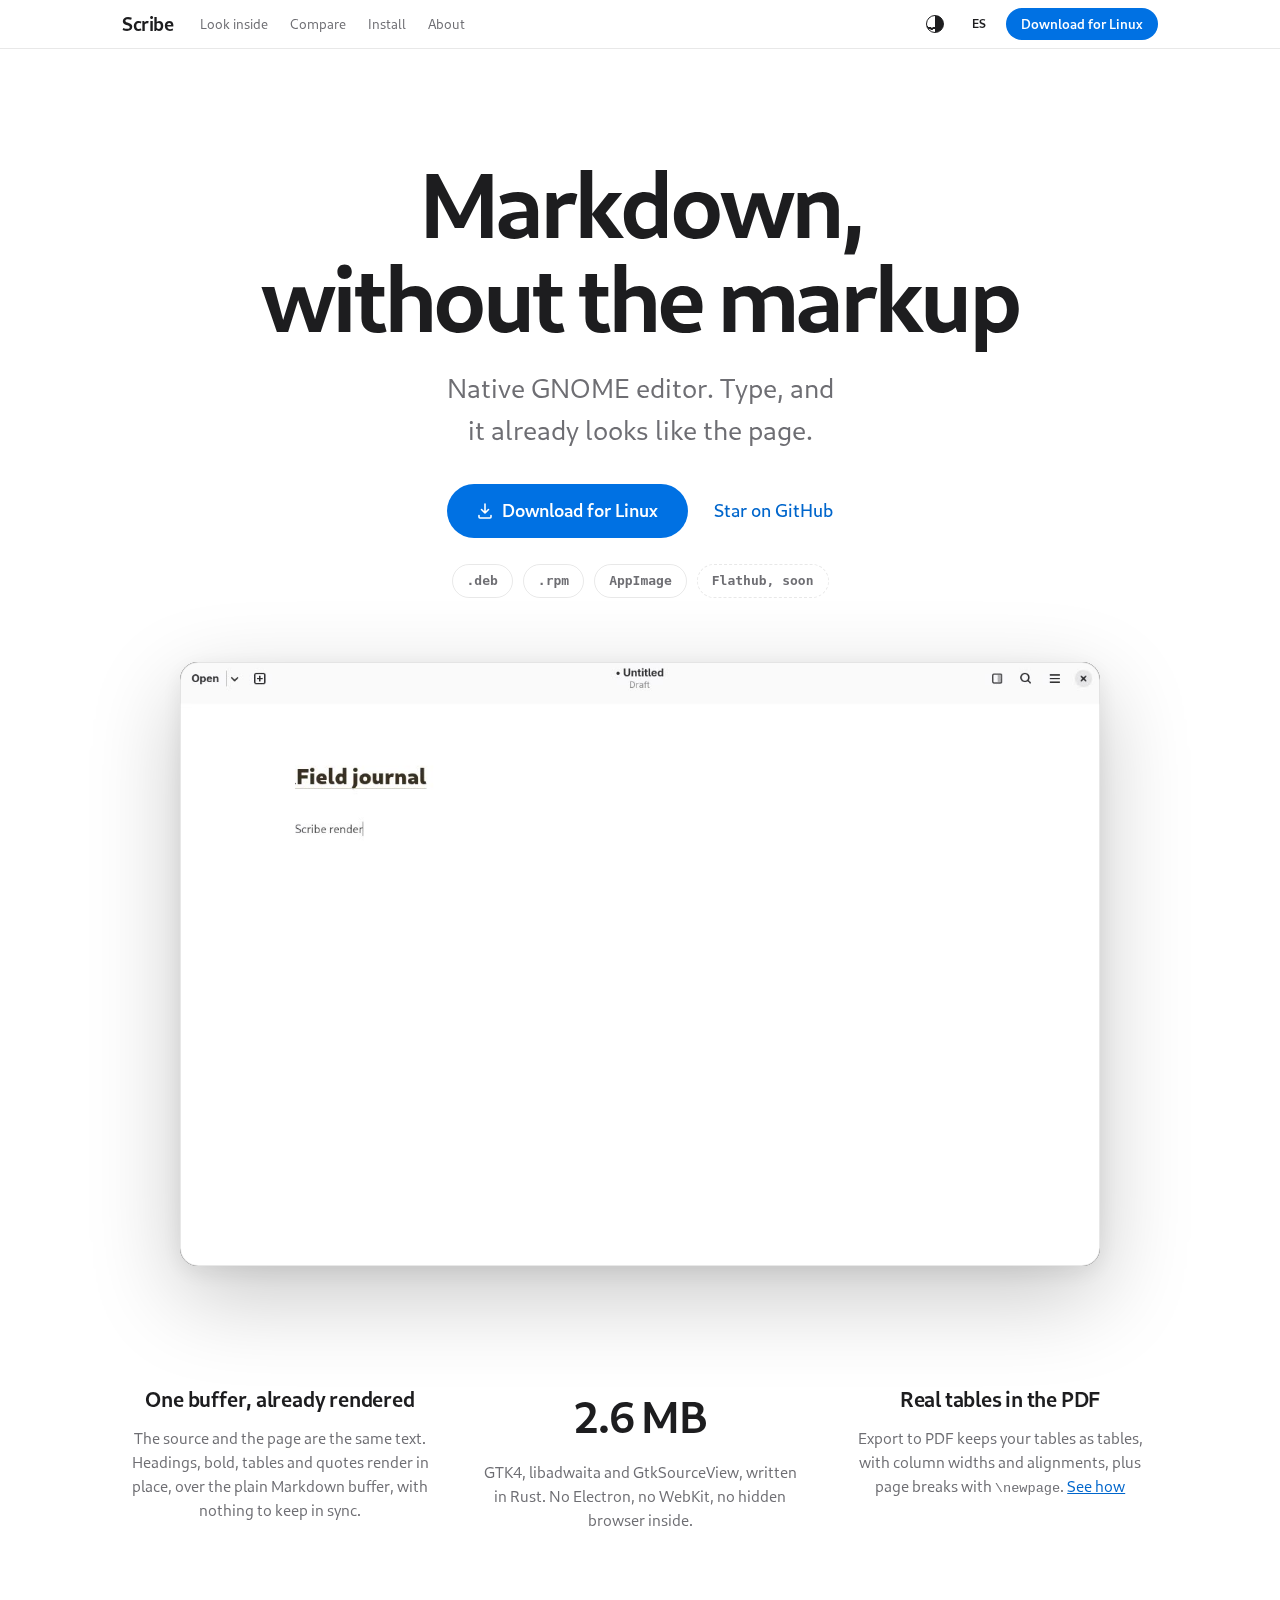
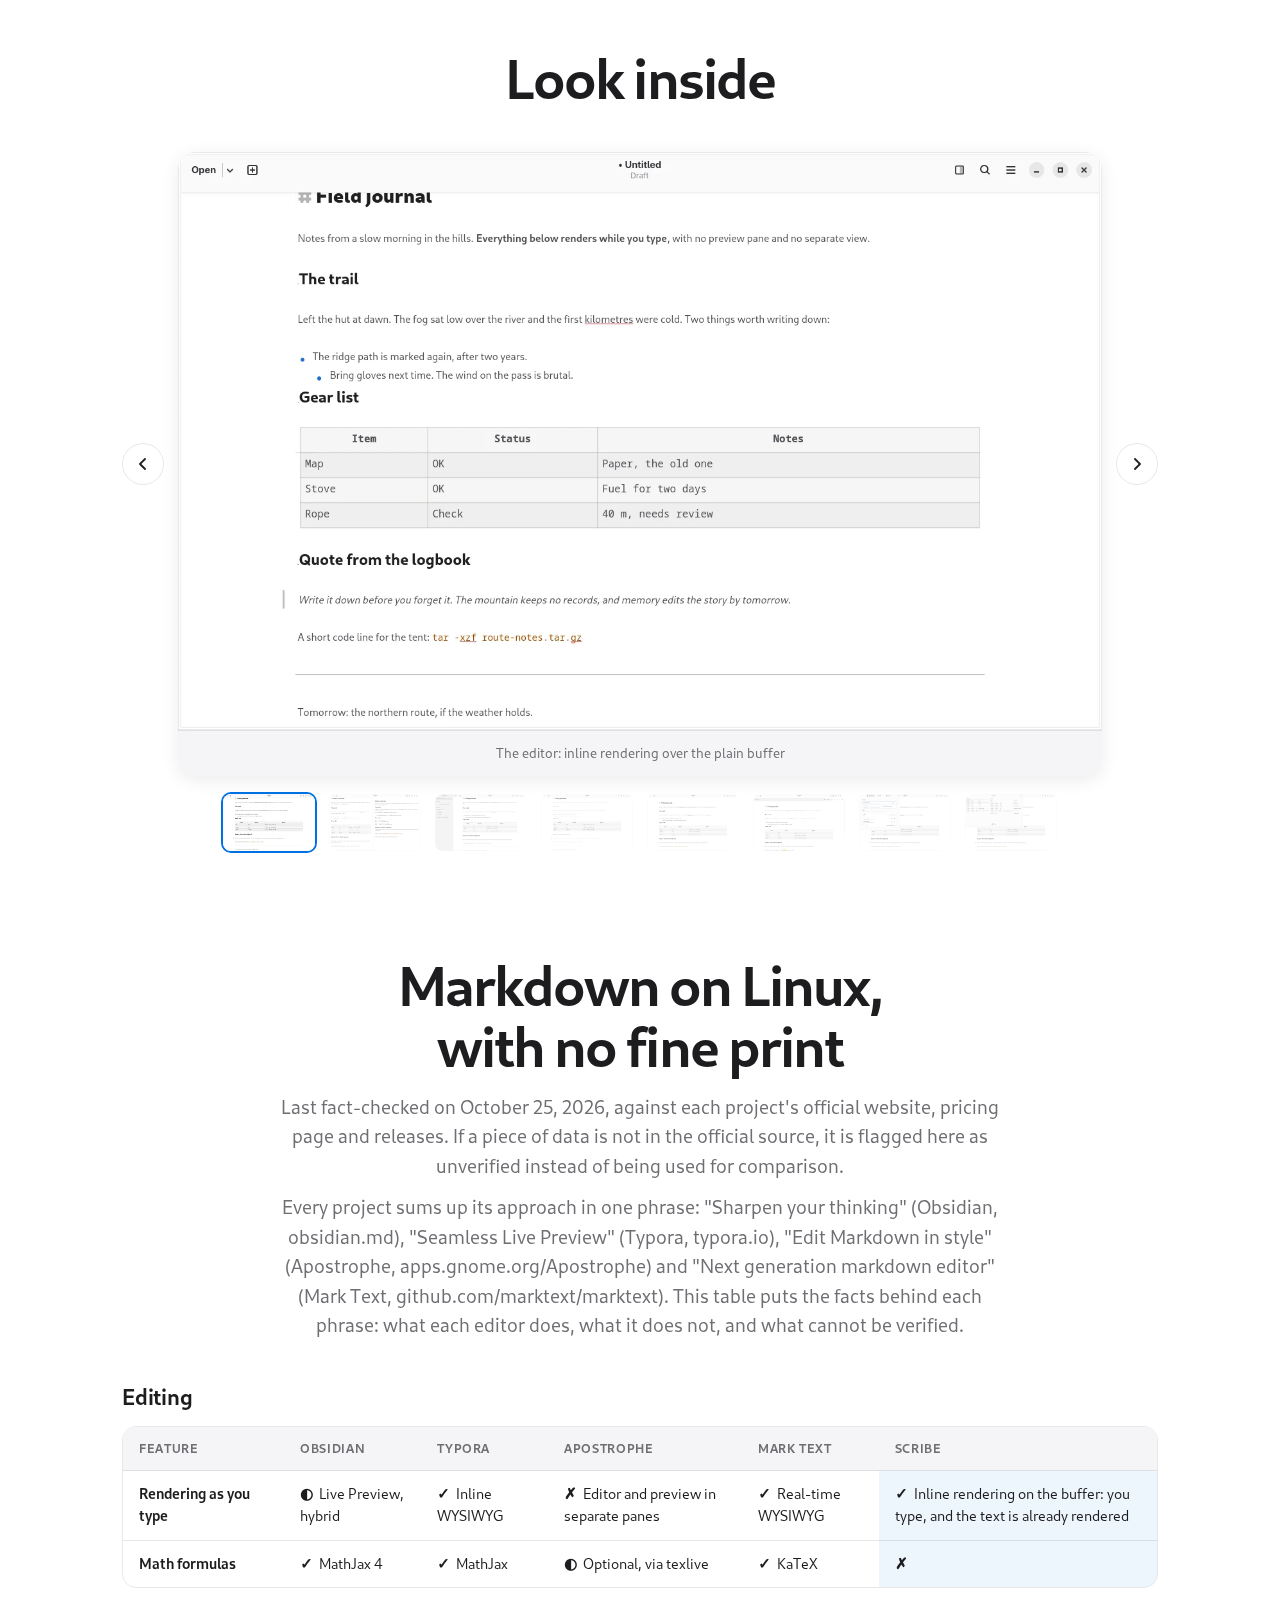
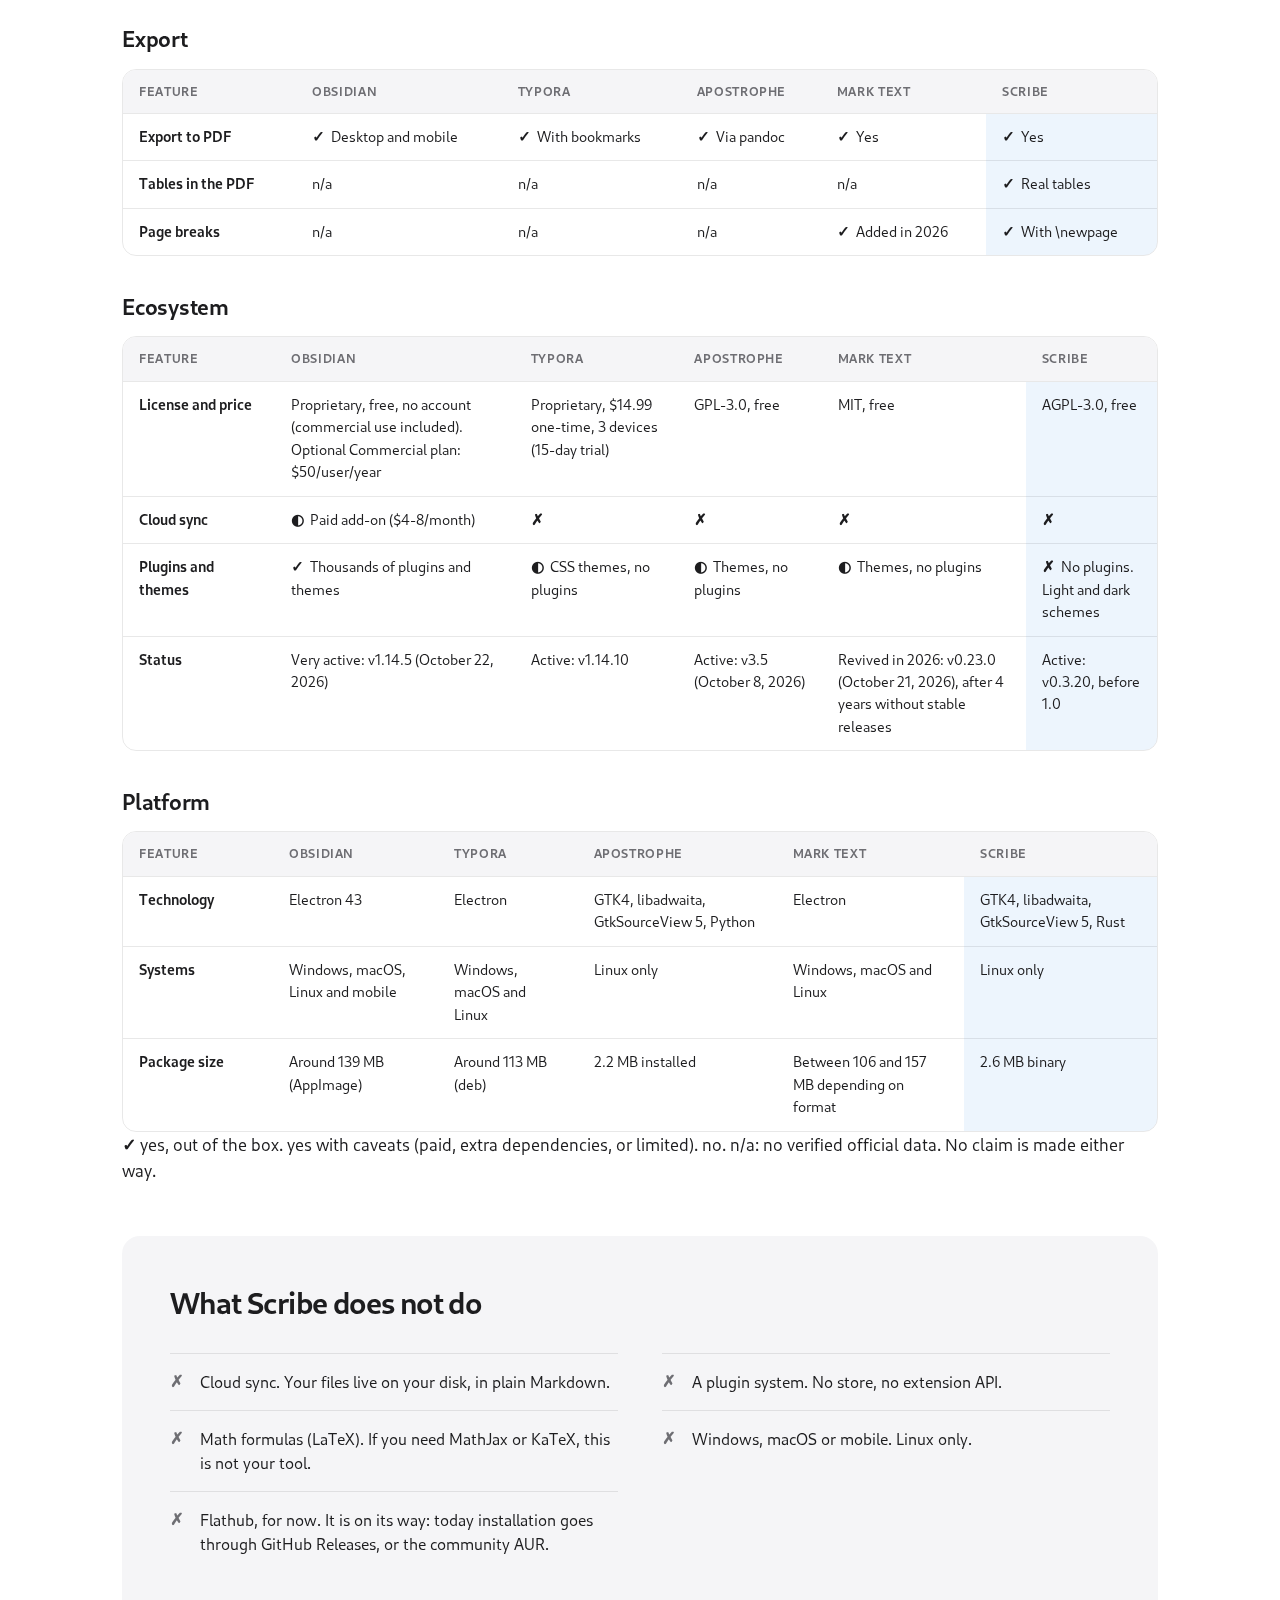
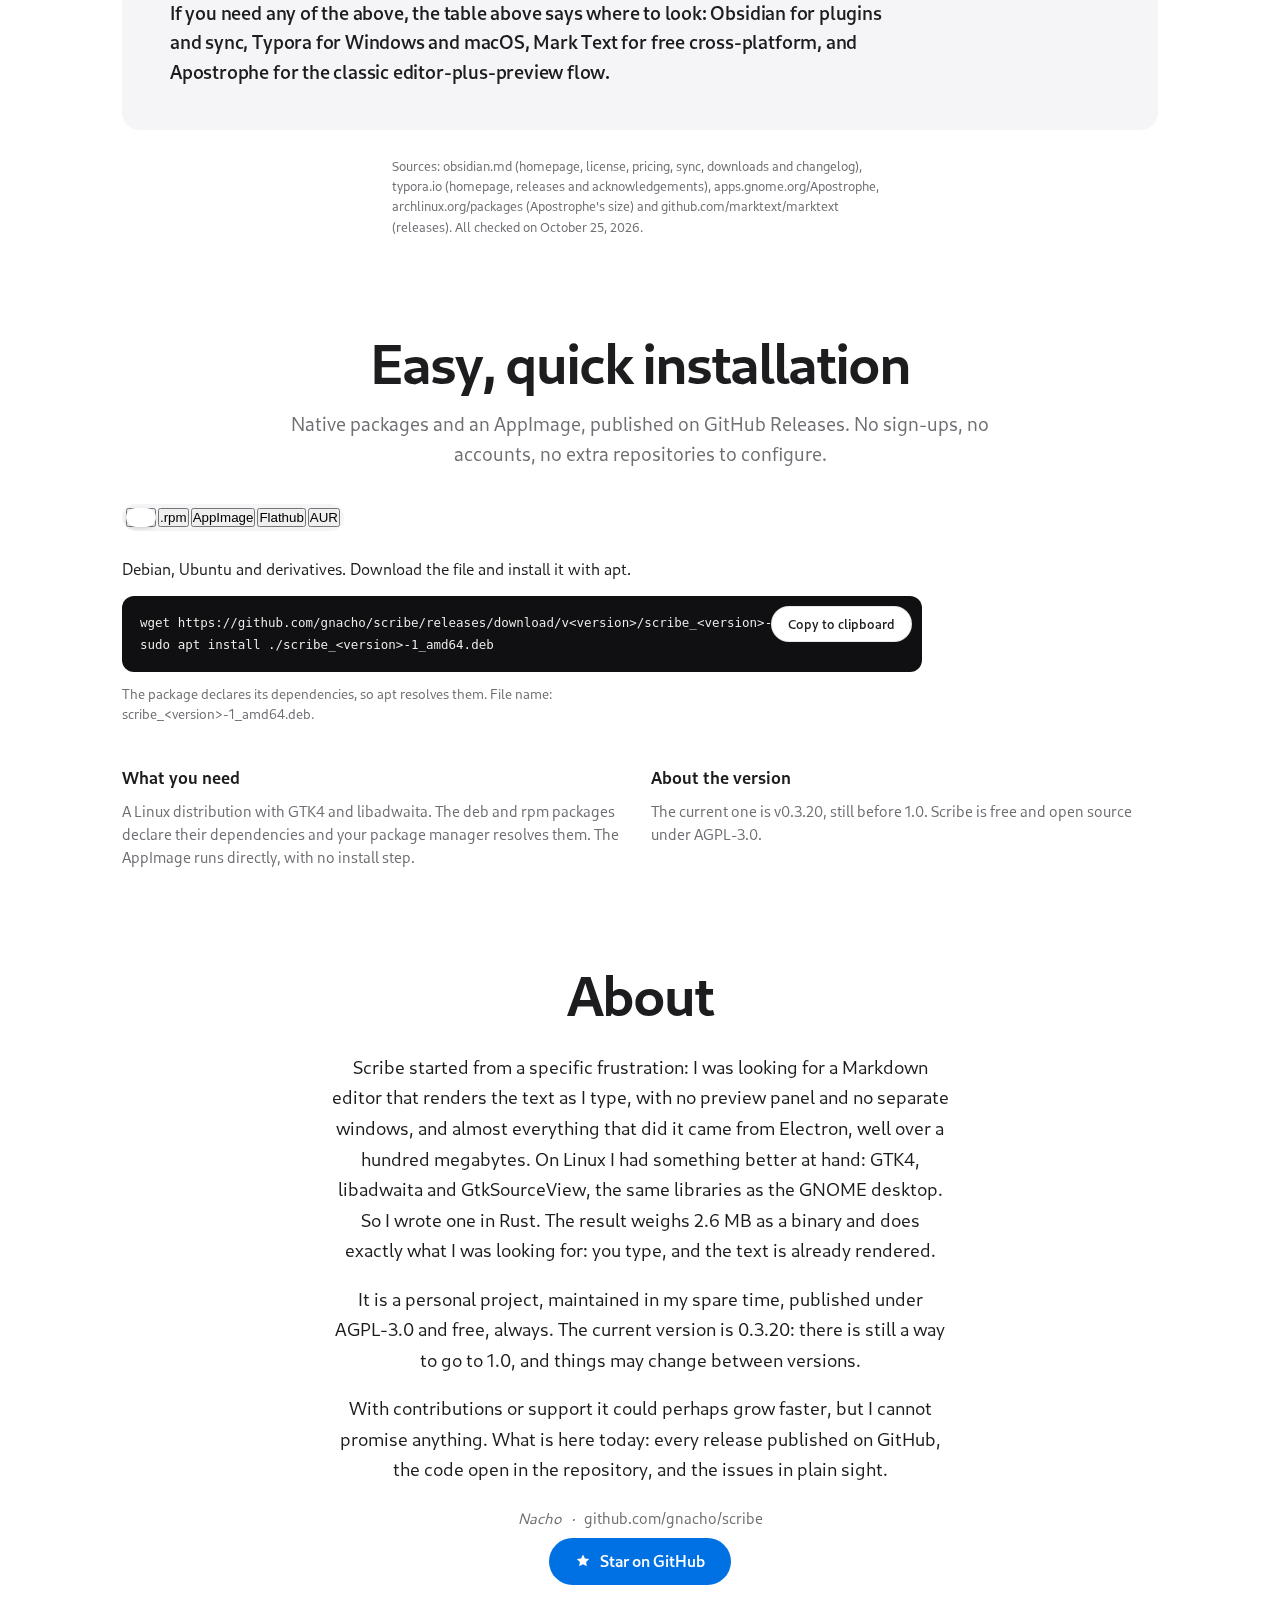
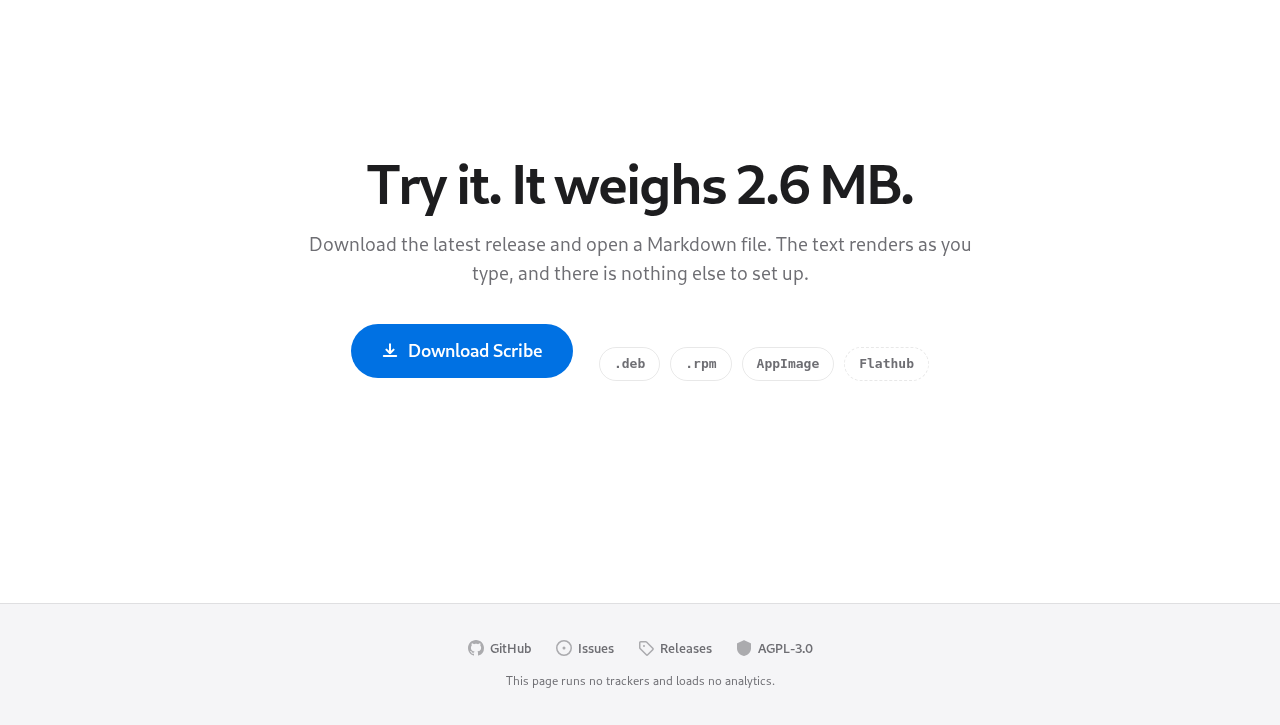
==== landing/index.html @ c46abebe "feat(site): add the marketing landing page for scribe.cloudless.club" ====
<!DOCTYPE html>
<html lang="en" data-theme="light">
<head>
  <meta charset="UTF-8">
  <meta name="viewport" content="width=device-width, initial-scale=1.0">
  <title>Scribe: a native Markdown editor for GNOME and Linux</title>
  <meta name="description" content="Scribe renders Markdown as you type, in one plain-text buffer. Native GTK4 and libadwaita, written in Rust, a 2.6 MB binary, no Electron. Free and open source under AGPL-3.0.">
  <link rel="canonical" href="https://scribe.cloudless.club/">
  <link rel="alternate" hreflang="es" href="https://scribe.cloudless.club/?lang=es">
  <link rel="alternate" hreflang="en" href="https://scribe.cloudless.club/?lang=en">
  <link rel="alternate" hreflang="x-default" href="https://scribe.cloudless.club/">
  <link rel="icon" type="image/png" href="assets/favicon.png?v=1">
  <meta property="og:type" content="website">
  <meta property="og:site_name" content="Scribe">
  <meta property="og:title" content="Scribe: a native Markdown editor for GNOME and Linux">
  <meta property="og:description" content="Scribe renders Markdown as you type, in one plain-text buffer. Native GTK4 and libadwaita, written in Rust, a 2.6 MB binary, no Electron.">
  <meta property="og:url" content="https://scribe.cloudless.club/">
  <meta property="og:image" content="https://scribe.cloudless.club/assets/og.png?v=2">
  <meta property="og:image:width" content="1200">
  <meta property="og:image:height" content="630">
  <meta property="og:image:alt" content="Scribe landing page preview">
  <meta property="og:locale" content="en_US">
  <meta property="og:locale:alternate" content="es_ES">
  <meta name="twitter:card" content="summary_large_image">
  <meta name="twitter:title" content="Scribe: a native Markdown editor for GNOME and Linux">
  <meta name="twitter:description" content="Scribe renders Markdown as you type, in one plain-text buffer. Native GTK4 and libadwaita, written in Rust, a 2.6 MB binary, no Electron.">
  <meta name="twitter:image" content="https://scribe.cloudless.club/assets/og.png?v=2">
  <meta name="theme-color" content="#ffffff">
  <meta name="theme-color" content="#0a0a0c" media="(prefers-color-scheme: dark)">
  <script>
    (function () {
      var p = new URLSearchParams(window.location.search).get("theme");
      var t = p === "dark" || p === "light" ? p
        : (localStorage.getItem("scribe-theme") || (window.matchMedia("(prefers-color-scheme: dark)").matches ? "dark" : "light"));
      document.documentElement.setAttribute("data-theme", t);
    })();
  </script>
  <link rel="preload" href="assets/fonts/Cantarell-VF.woff2" as="font" type="font/woff2" crossorigin>
  <link rel="stylesheet" href="styles.css?v=7">
  <script type="application/ld+json">
  {
    "@context": "https://schema.org",
    "@graph": [
      {
        "@type": "WebSite",
        "name": "Scribe",
        "url": "https://scribe.cloudless.club/",
        "inLanguage": ["en", "es"]
      },
      {
        "@type": "SoftwareApplication",
        "name": "Scribe",
        "applicationCategory": "TextEditor",
        "operatingSystem": "Linux",
        "softwareVersion": "0.3.20",
        "license": "https://www.gnu.org/licenses/agpl-3.0.html",
        "url": "https://scribe.cloudless.club/",
        "downloadUrl": "https://github.com/gnacho/scribe/releases",
        "offers": { "@type": "Offer", "price": "0", "priceCurrency": "EUR" }
      }
    ]
  }
  </script>
</head>
<body>
  <nav class="nav" aria-label="Main">
    <div class="nav-inner">
      <a class="nav-logo" href="#top">Scribe</a>
      <div class="nav-links">
        <a href="#look" data-i18n="nav.look"></a>
        <a href="#compare" data-i18n="nav.compare"></a>
        <a href="#install" data-i18n="nav.install"></a>
        <a href="#about" data-i18n="nav.about"></a>
      </div>
      <div class="nav-actions">
        <button type="button" class="nav-icon" id="theme-switch" role="switch" aria-checked="false" data-i18n-aria="aria.theme"></button>
        <button type="button" class="nav-icon nav-lang" id="lang-btn" data-i18n-aria="aria.lang">ES</button>
        <a class="nav-cta" href="https://github.com/gnacho/scribe/releases/latest" data-i18n="hero.cta"></a>
      </div>
    </div>
  </nav>

  <main id="top">
    <header class="hero">
      <h1 class="hero-title" data-i18n="hero.h1"></h1>
      <p class="hero-sub" data-i18n="hero.sub"></p>
      <div class="hero-ctas">
        <a class="btn-primary" href="https://github.com/gnacho/scribe/releases/latest">
          <svg width="16" height="16" viewBox="0 0 16 16" fill="none" aria-hidden="true"><path d="M8 1v9m0 0L4.5 6.5M8 10l3.5-3.5M2 12.5V14a1 1 0 0 0 1 1h10a1 1 0 0 0 1-1v-1.5" stroke="currentColor" stroke-width="1.6" stroke-linecap="round" stroke-linejoin="round"/></svg>
          <span data-i18n="hero.cta"></span>
        </a>
        <a class="btn-link" href="https://github.com/gnacho/scribe" data-i18n="about.star"></a>
      </div>
      <p class="hero-chips">
        <span class="chip">.deb</span>
        <span class="chip">.rpm</span>
        <span class="chip">AppImage</span>
        <span class="chip ghost" data-i18n="hero.flathub"></span>
      </p>
      <figure class="hero-video">
        <video id="demo-video" autoplay muted loop playsinline preload="metadata" poster="assets/demo-poster.jpg?v=2" aria-label="Scribe demo: Markdown typing itself, already rendered">
          <source src="assets/scribe-demo-v4.mp4?v=3" type="video/mp4">
        </video>
      </figure>
    </header>

    <section class="specs reveal" aria-label="Highlights">
      <div class="spec">
        <h3 data-i18n="cards.inline.title"></h3>
        <p data-i18n="cards.inline.text"></p>
      </div>
      <div class="spec">
        <p class="spec-big">2.6 MB</p>
        <p data-i18n="cards.tiny.text"></p>
      </div>
      <div class="spec">
        <h3 data-i18n="cards.pdf.title"></h3>
        <p><span data-i18n="cards.pdf.text"></span><code>\newpage</code><span data-i18n="cards.pdf.text2"></span><a href="https://github.com/gnacho/scribe/issues/138"><span data-i18n="cards.pdf.link"></span></a></p>
      </div>
    </section>

    <section id="look" class="reveal">
      <h2 class="statement" data-i18n="shots.title"></h2>
      <div class="shots">
        <div class="slider">
          <button type="button" class="slider-arrow" id="shot-prev" data-i18n-aria="aria.prev">
            <svg width="16" height="16" viewBox="0 0 16 16" fill="none" aria-hidden="true"><path d="M10 3 5 8l5 5" stroke="currentColor" stroke-width="1.8" stroke-linecap="round" stroke-linejoin="round"/></svg>
          </button>
          <figure class="slider-view">
            <img id="shot-img" src="assets/shots/shot-editor-en-light.webp?v=3" alt="">
            <figcaption id="shot-caption"></figcaption>
          </figure>
          <button type="button" class="slider-arrow" id="shot-next" data-i18n-aria="aria.next">
            <svg width="16" height="16" viewBox="0 0 16 16" fill="none" aria-hidden="true"><path d="m6 3 5 5-5 5" stroke="currentColor" stroke-width="1.8" stroke-linecap="round" stroke-linejoin="round"/></svg>
          </button>
        </div>
        <div class="slider-thumbs" id="shot-thumbs" aria-label="Screenshots"></div>
      </div>
    </section>

    <section id="compare" class="reveal">
      <h2 class="statement" data-i18n="compare.title"></h2>
      <p class="lead" data-i18n="compare.lead"></p>
      <p class="lead" data-i18n="compare.intro"></p>
      <div id="compare-tables"></div>
      <div class="honest-block">
        <h3 class="honest-title" data-i18n="compare.not.title"></h3>
        <ul class="honest-list">
          <li data-i18n="compare.not.items.0"></li>
          <li data-i18n="compare.not.items.1"></li>
          <li data-i18n="compare.not.items.2"></li>
          <li data-i18n="compare.not.items.3"></li>
          <li data-i18n="compare.not.items.4"></li>
        </ul>
        <p class="honest-close" data-i18n="compare.not.close"></p>
      </div>
      <p class="sources" data-i18n="compare.sources"></p>
    </section>

    <section id="install" class="reveal">
      <h2 class="statement" data-i18n="install.title"></h2>
      <p class="lead" data-i18n="install.lead"></p>
      <div class="tabs" role="tablist" data-i18n-aria="install.tabsLabel">
        <button type="button" role="tab" id="tab-deb" data-tab="deb" aria-controls="panel-deb" aria-selected="true">.deb</button>
        <button type="button" role="tab" id="tab-rpm" data-tab="rpm" aria-controls="panel-rpm" aria-selected="false" tabindex="-1">.rpm</button>
        <button type="button" role="tab" id="tab-appimage" data-tab="appimage" aria-controls="panel-appimage" aria-selected="false" tabindex="-1">AppImage</button>
        <button type="button" role="tab" id="tab-flathub" data-tab="flathub" aria-controls="panel-flathub" aria-selected="false" tabindex="-1">Flathub</button>
        <button type="button" role="tab" id="tab-aur" data-tab="aur" aria-controls="panel-aur" aria-selected="false" tabindex="-1">AUR</button>
        <span class="tabs-indicator" aria-hidden="true"></span>
      </div>
      <div class="tab-panels">
        <div class="tab-panel" role="tabpanel" id="panel-deb" aria-labelledby="tab-deb" data-panel="deb">
          <p class="tab-hint" data-i18n="install.panels.deb.hint"></p>
          <div class="code-wrap">
            <pre class="codebox" id="code-deb">wget https://github.com/gnacho/scribe/releases/download/v&lt;version&gt;/scribe_&lt;version&gt;-1_amd64.deb
sudo apt install ./scribe_&lt;version&gt;-1_amd64.deb</pre>
            <button type="button" class="copy-btn" data-copy="code-deb" data-i18n="install.copy"></button>
          </div>
          <p class="tab-note" data-i18n="install.panels.deb.note"></p>
        </div>
        <div class="tab-panel" role="tabpanel" id="panel-rpm" aria-labelledby="tab-rpm" data-panel="rpm" hidden>
          <p class="tab-hint" data-i18n="install.panels.rpm.hint"></p>
          <div class="code-wrap">
            <pre class="codebox" id="code-rpm">wget https://github.com/gnacho/scribe/releases/download/v&lt;version&gt;/scribe-&lt;version&gt;-1.x86_64.rpm
sudo dnf install ./scribe-&lt;version&gt;-1.x86_64.rpm</pre>
            <button type="button" class="copy-btn" data-copy="code-rpm" data-i18n="install.copy"></button>
          </div>
          <p class="tab-note" data-i18n="install.panels.rpm.note"></p>
        </div>
        <div class="tab-panel" role="tabpanel" id="panel-appimage" aria-labelledby="tab-appimage" data-panel="appimage" hidden>
          <p class="tab-hint" data-i18n="install.panels.appimage.hint"></p>
          <div class="code-wrap">
            <pre class="codebox" id="code-appimage">wget https://github.com/gnacho/scribe/releases/download/v&lt;version&gt;/Scribe-&lt;version&gt;-x86_64.AppImage
chmod +x Scribe-&lt;version&gt;-x86_64.AppImage
./Scribe-&lt;version&gt;-x86_64.AppImage</pre>
            <button type="button" class="copy-btn" data-copy="code-appimage" data-i18n="install.copy"></button>
          </div>
          <p class="tab-note" data-i18n="install.panels.appimage.note"></p>
        </div>
        <div class="tab-panel" role="tabpanel" id="panel-flathub" aria-labelledby="tab-flathub" data-panel="flathub" hidden>
          <p class="tab-hint" data-i18n="install.panels.flathub.hint"></p>
          <p class="tab-note"><span class="soon-badge" data-i18n="install.soon"></span> <span data-i18n="install.panels.flathub.note"></span></p>
        </div>
        <div class="tab-panel" role="tabpanel" id="panel-aur" aria-labelledby="tab-aur" data-panel="aur" hidden>
          <p class="tab-hint" data-i18n="install.panels.aur.hint"></p>
          <div class="code-wrap">
            <pre class="codebox" id="code-aur">yay -S scribe-bin</pre>
            <button type="button" class="copy-btn" data-copy="code-aur" data-i18n="install.copy"></button>
          </div>
          <p class="tab-note" data-i18n="install.panels.aur.note"></p>
        </div>
      </div>
      <div class="reqs">
        <div>
          <h3 data-i18n="install.reqs1.title"></h3>
          <p data-i18n="install.reqs1.text"></p>
        </div>
        <div>
          <h3 data-i18n="install.reqs2.title"></h3>
          <p data-i18n="install.reqs2.text"></p>
        </div>
      </div>
    </section>

    <section id="about" class="reveal">
      <h2 class="statement" data-i18n="about.title"></h2>
      <div class="about-text">
        <p data-i18n="about.story"></p>
        <p data-i18n="about.project"></p>
        <p data-i18n="about.expect"></p>
      </div>
      <p class="signature">Nacho <span aria-hidden="true">·</span> <a href="https://github.com/gnacho/scribe">github.com/gnacho/scribe</a></p>
      <a class="btn-secondary" href="https://github.com/gnacho/scribe">
        <svg width="16" height="16" viewBox="0 0 16 16" fill="currentColor" aria-hidden="true"><path d="M8 1.5 9.9 5.4l4.3.6-3.1 3 .7 4.3L8 11.3l-3.8 2 .7-4.3-3.1-3 4.3-.6L8 1.5z"/></svg>
        <span data-i18n="about.star"></span>
      </a>
    </section>

    <section class="cta-final reveal" aria-labelledby="cta-title">
      <h2 class="cta-title" id="cta-title" data-i18n="cta.title"></h2>
      <p class="cta-sub" data-i18n="cta.sub"></p>
      <div class="hero-ctas">
        <a class="btn-primary" href="https://github.com/gnacho/scribe/releases/latest">
          <svg width="18" height="18" viewBox="0 0 16 16" fill="none" aria-hidden="true"><path d="M8 2v8m0 0 3.2-3.2M8 10 4.8 6.8M2.5 12.5h11" stroke="currentColor" stroke-width="1.8" stroke-linecap="round" stroke-linejoin="round"/></svg>
          <span data-i18n="cta.action"></span>
        </a>
        <div class="hero-chips">
          <span class="chip">.deb</span>
          <span class="chip">.rpm</span>
          <span class="chip">AppImage</span>
          <span class="chip ghost">Flathub</span>
        </div>
      </div>
    </section>
  </main>

  <footer class="footer">
    <nav class="footer-links" aria-label="Scribe">
      <a href="https://github.com/gnacho/scribe"><svg width="16" height="16" viewBox="0 0 16 16" fill="currentColor" aria-hidden="true"><path d="M8 0C3.58 0 0 3.58 0 8c0 3.54 2.29 6.53 5.47 7.59.4.07.55-.17.55-.38 0-.19-.01-.82-.01-1.49-2.01.37-2.53-.49-2.69-.94-.09-.23-.48-.94-.82-1.13-.28-.15-.68-.52-.01-.53.63-.01 1.08.58 1.23.82.72 1.21 1.87.87 2.33.66.07-.52.28-.87.51-1.07-1.78-.2-3.64-.89-3.64-3.95 0-.87.31-1.59.82-2.15-.08-.2-.36-1.02.08-2.12 0 0 .67-.21 2.2.82.64-.18 1.32-.27 2-.27s1.36.09 2 .27c1.53-1.04 2.2-.82 2.2-.82.44 1.1.16 1.92.08 2.12.51.56.82 1.27.82 2.15 0 3.07-1.87 3.75-3.65 3.95.29.25.54.73.54 1.48 0 1.07-.01 1.93-.01 2.2 0 .21.15.46.55.38A8.01 8.01 0 0 0 16 8c0-4.42-3.58-8-8-8z"/></svg>GitHub</a>
      <a href="https://github.com/gnacho/scribe/issues"><svg width="16" height="16" viewBox="0 0 16 16" fill="currentColor" aria-hidden="true"><path d="M8 9.5a1.5 1.5 0 1 0 0-3 1.5 1.5 0 0 0 0 3Z"/><path d="M8 0a8 8 0 1 1 0 16A8 8 0 0 1 8 0ZM1.5 8a6.5 6.5 0 1 0 13 0 6.5 6.5 0 0 0-13 0Z"/></svg>Issues</a>
      <a href="https://github.com/gnacho/scribe/releases"><svg width="16" height="16" viewBox="0 0 16 16" fill="currentColor" aria-hidden="true"><path d="M1 7.775V2.75C1 1.784 1.784 1 2.75 1h5.025c.464 0 .91.184 1.238.513l6.25 6.25a1.75 1.75 0 0 1 0 2.474l-5.026 5.026a1.75 1.75 0 0 1-2.474 0l-6.25-6.25A1.75 1.75 0 0 1 1 7.775ZM2.75 2.5a.25.25 0 0 0-.25.25v5.025c0 .066.026.13.073.177l6.25 6.25a.25.25 0 0 0 .354 0l5.025-5.025a.25.25 0 0 0 0-.354l-6.25-6.25a.25.25 0 0 0-.177-.073H2.75ZM6 5a1 1 0 1 1 0 2 1 1 0 0 1 0-2Z"/></svg>Releases</a>
      <a href="https://github.com/gnacho/scribe/blob/main/LICENSE"><svg width="16" height="16" viewBox="0 0 16 16" fill="currentColor" aria-hidden="true"><path d="M7.775.163a.5.5 0 0 1 .45 0l6.5 3A.5.5 0 0 1 15 3.65v4.6c0 4.15-2.94 6.9-6.9 7.7a.5.5 0 0 1-.2 0C3.94 15.15 1 12.4 1 8.25v-4.6a.5.5 0 0 1 .275-.487l6.5-3Z"/></svg>AGPL-3.0</a>
    </nav>
    <p class="muted" data-i18n="footer.built"></p>
  </footer>

  <script src="i18n.js?v=8"></script>
  <script src="app.js?v=5"></script>
</body>
</html>
---- landing/styles.css ----
/* Scribe landing: Apple-style product page (cinema white, giant type, product as protagonist).
   Cantarell self-hosted (subset of the GNOME variable font, OFL). */

.sr-only { position: absolute; width: 1px; height: 1px; padding: 0; margin: -1px; overflow: hidden; clip: rect(0 0 0 0); white-space: nowrap; border: 0; }

@font-face {
  font-family: "Cantarell";
  src: url("assets/fonts/Cantarell-VF.woff2") format("woff2");
  font-weight: 300 800;
  font-style: normal;
  font-display: swap;
}

:root {
  --bg: #ffffff;
  --text: #1d1d1f;
  --muted: #6e6e73;
  --accent: #0071e3;
  --link: #0066cc;
  --surface: #f5f5f7;
  --hairline: rgba(0, 0, 0, 0.09);
  --video-bg: #101012;
  --shadow-hero: 0 30px 90px rgba(0, 0, 0, 0.22), 0 6px 24px rgba(0, 0, 0, 0.08);
  --shadow-card: 0 4px 18px rgba(0, 0, 0, 0.08);
  --radius: 18px;
}

html[data-theme="dark"] {
  --bg: #0a0a0c;
  --text: #f5f5f7;
  --muted: #86868b;
  --accent: #2997ff;
  --link: #2997ff;
  --surface: #161617;
  --hairline: rgba(255, 255, 255, 0.12);
  --video-bg: #101012;
  --shadow-hero: 0 30px 90px rgba(0, 0, 0, 0.6), 0 6px 24px rgba(0, 0, 0, 0.45);
  --shadow-card: 0 4px 18px rgba(0, 0, 0, 0.4);
}

* { margin: 0; padding: 0; box-sizing: border-box; }

html { background: var(--bg); scroll-behavior: smooth; }

body {
  font-family: "Cantarell", "Segoe UI", sans-serif;
  font-size: 17px;
  line-height: 1.55;
  color: var(--text);
  background: var(--bg);
  min-height: 100vh;
  transition: background 320ms ease, color 320ms ease;
}

::selection { background: rgba(0, 113, 227, 0.28); }
:focus-visible { outline: 2px solid var(--accent); outline-offset: 2px; border-radius: 6px; }

/* ---------- Nav: thin, translucent, sticky ---------- */
.nav {
  position: sticky; top: 0; z-index: 50;
  background: color-mix(in srgb, var(--bg) 78%, transparent);
  backdrop-filter: saturate(180%) blur(20px);
  -webkit-backdrop-filter: saturate(180%) blur(20px);
  border-bottom: 1px solid var(--hairline);
  animation: nav-in 0.6s cubic-bezier(0.22, 1, 0.36, 1) both;
}
@keyframes nav-in { from { opacity: 0; transform: translateY(-8px); } to { opacity: 1; transform: none; } }
.nav-inner {
  max-width: 1080px; margin: 0 auto; height: 48px;
  display: flex; align-items: center; gap: 26px; padding: 0 22px;
}
.nav-logo { font-size: 19px; font-weight: 700; letter-spacing: -0.02em; color: var(--text); text-decoration: none; }
.nav-links { display: flex; gap: 22px; flex: 1; }
.nav-links a {
  font-size: 13.5px; color: var(--muted); text-decoration: none;
  transition: color 200ms ease;
}
.nav-links a:hover { color: var(--text); }
.nav-actions { display: flex; align-items: center; gap: 10px; margin-left: auto; }
.nav-icon {
  width: 34px; height: 34px; border: none; border-radius: 50%;
  background: transparent; color: var(--text); cursor: pointer;
  display: inline-flex; align-items: center; justify-content: center;
  font: inherit; font-weight: 700; font-size: 12px;
  transition: background 200ms ease;
}
.nav-icon:hover { background: rgba(125, 125, 125, 0.18); }
.nav-lang { width: auto; padding: 0 10px; border-radius: 999px; }
/* theme switch glyph */
#theme-switch::before {
  content: ""; width: 16px; height: 16px; border-radius: 50%;
  background:
    radial-gradient(circle at 30% 30%, transparent 42%, currentColor 43% 55%, transparent 56%),
    conic-gradient(currentColor 0 50%, transparent 50% 100%);
  border: 1.5px solid currentColor;
}
.nav-cta {
  font-size: 13.5px; font-weight: 600; text-decoration: none;
  color: #fff; background: var(--accent);
  padding: 6px 15px; border-radius: 999px;
  transition: filter 200ms ease, transform 200ms ease;
}
.nav-cta:hover { filter: brightness(1.1); }
.nav-cta:active { transform: scale(0.97); }

/* ---------- Hero: giant centered statement, product underneath ---------- */
main { max-width: 1080px; margin: 0 auto; padding: 0 22px; }

.hero { text-align: center; padding: 108px 0 0; }
.hero-title {
  font-size: clamp(52px, 7.2vw, 92px);
  line-height: 1.02; font-weight: 700; letter-spacing: -0.045em;
  text-wrap: balance;
  animation: rise-in 0.7s cubic-bezier(0.22, 1, 0.36, 1) both;
}
.hero-sub {
  font-size: clamp(21px, 2.4vw, 27px); color: var(--muted);
  max-width: 34ch; margin: 22px auto 0; text-wrap: balance;
  animation: rise-in 0.7s cubic-bezier(0.22, 1, 0.36, 1) 0.1s both;
}
.hero-ctas {
  display: flex; align-items: center; justify-content: center; gap: 26px;
  margin-top: 34px;
  animation: rise-in 0.7s cubic-bezier(0.22, 1, 0.36, 1) 0.2s both;
}
.btn-primary {
  display: inline-flex; align-items: center; gap: 9px;
  background: var(--accent); color: #fff;
  font-size: 18px; font-weight: 600;
  padding: 13px 30px; border-radius: 999px; text-decoration: none;
  transition: filter 220ms ease, transform 220ms ease, box-shadow 220ms ease;
}
.btn-primary:hover { filter: brightness(1.12); transform: translateY(-1px); box-shadow: 0 10px 28px rgba(0, 113, 227, 0.38); }
.btn-primary:active { transform: scale(0.97); }
.btn-link {
  font-size: 18px; font-weight: 500; color: var(--link); text-decoration: none;
}
.btn-link:hover { text-decoration: underline; }
.hero-chips {
  display: flex; align-items: center; justify-content: center; gap: 10px; flex-wrap: wrap;
  margin-top: 26px;
  animation: rise-in 0.7s cubic-bezier(0.22, 1, 0.36, 1) 0.28s both;
}
.chip {
  font-family: "Adwaita Mono", "Fira Mono", "DejaVu Sans Mono", monospace;
  font-size: 13px; font-weight: 600; color: var(--muted);
  border: 1px solid var(--hairline); border-radius: 999px; padding: 6px 14px;
}
.chip.ghost { border-style: dashed; }
.hero-video {
  margin: 64px auto 0; max-width: 920px;
  animation: rise-in 0.9s cubic-bezier(0.22, 1, 0.36, 1) 0.35s both;
}
.hero-video video {
  width: 100%; aspect-ratio: 1280 / 840; object-fit: contain;
  background: var(--video-bg); border-radius: var(--radius);
  box-shadow: var(--shadow-hero);
  outline: 1px solid var(--hairline); outline-offset: -1px;
}

/* ---------- Motion primitives ---------- */
@keyframes rise-in {
  from { opacity: 0; transform: translateY(26px); filter: blur(8px); }
  to { opacity: 1; transform: none; filter: blur(0); }
}
::view-transition-old(root), ::view-transition-new(root) { animation-duration: 320ms; animation-timing-function: cubic-bezier(0.22, 1, 0.36, 1); }

.reveal { opacity: 0; }
.reveal.is-visible { animation: reveal-up 0.65s cubic-bezier(0.22, 1, 0.36, 1) both; }
@keyframes reveal-up {
  from { opacity: 0; transform: translateY(26px); filter: blur(6px); }
  to { opacity: 1; transform: none; filter: blur(0); }
}

/* ---------- Specs row ---------- */
.specs {
  display: grid; grid-template-columns: repeat(3, 1fr); gap: 44px;
  padding: 110px 0 20px; text-align: center;
}
.spec h3 { font-size: 21px; font-weight: 700; letter-spacing: -0.01em; margin-bottom: 10px; }
.spec p { font-size: 15.5px; color: var(--muted); max-width: 34ch; margin: 0 auto; }
.spec-big {
  font-size: 44px !important; font-weight: 700; letter-spacing: -0.03em;
  color: var(--text) !important; font-variant-numeric: tabular-nums;
  margin-bottom: 8px !important;
}
.spec a { color: var(--link); }
.spec code { font-family: "Adwaita Mono", "Fira Mono", monospace; font-size: 0.88em; }

/* ---------- Sections: statements ---------- */
section { padding: 96px 0 0; scroll-margin-top: 72px; }
.statement {
  font-size: clamp(34px, 4.8vw, 56px);
  font-weight: 700; letter-spacing: -0.035em; line-height: 1.08;
  text-align: center; text-wrap: balance;
  max-width: 20ch; margin: 0 auto 16px;
}
.lead {
  font-size: 19px; color: var(--muted); max-width: 62ch;
  margin: 14px auto 0; text-align: center;
}
.lead + .lead { margin-top: 12px; }

/* ---------- Slider ---------- */
.shots { margin-top: 44px; }
.slider { display: flex; align-items: center; gap: 14px; }
.slider-view {
  flex: 1; min-width: 0;
  border-radius: var(--radius); overflow: hidden;
  background: var(--surface); box-shadow: var(--shadow-card);
}
.slider-view img { display: block; width: 100%; height: auto; transition: opacity 250ms ease; }
.slider-view img.is-fading { opacity: 0; }
.slider-view figcaption {
  padding: 12px 18px; font-size: 13.5px; color: var(--muted);
  border-top: 1px solid var(--hairline); text-align: center;
}
.slider-arrow {
  flex: none; width: 42px; height: 42px; border-radius: 50%;
  border: 1px solid var(--hairline); background: var(--bg);
  color: var(--text); cursor: pointer;
  display: inline-flex; align-items: center; justify-content: center;
  transition: transform 200ms ease, background 200ms ease;
}
.slider-arrow:hover { transform: scale(1.1); background: var(--surface); }
.slider-arrow:active { transform: scale(0.96); }
.slider-thumbs { display: flex; gap: 10px; margin-top: 16px; overflow-x: auto; padding-bottom: 6px; justify-content: center; }
.slider-thumbs button {
  flex: none; width: 96px; border: 2px solid transparent; border-radius: 10px;
  padding: 0; cursor: pointer; background: none; overflow: hidden; opacity: 0.55;
  transition: opacity 200ms ease, border-color 200ms ease, transform 200ms ease;
}
.slider-thumbs button:hover { opacity: 1; transform: translateY(-2px); }
.slider-thumbs button img { display: block; width: 100%; height: auto; }
.slider-thumbs button[aria-pressed="true"] { border-color: var(--accent); opacity: 1; }

/* ---------- Comparison tables ---------- */
#compare-tables { margin-top: 40px; }
#compare-tables .tbl-block { margin-top: 34px; }
#compare-tables .tbl-block h3 { font-size: 22px; font-weight: 700; letter-spacing: -0.01em; margin-bottom: 12px; }
.table-wrap { overflow-x: auto; border: 1px solid var(--hairline); border-radius: 14px; }
table { border-collapse: collapse; width: 100%; font-size: 14.5px; }
th, td { padding: 12px 16px; text-align: left; border-bottom: 1px solid var(--hairline); vertical-align: top; }
thead th {
  background: var(--surface);
  font-size: 12.5px; text-transform: uppercase; letter-spacing: 0.05em;
  color: var(--muted); font-weight: 700;
}
tbody tr:last-child td { border-bottom: none; }
td:first-child, th:first-child { font-weight: 700; min-width: 150px; }
td.scribe-col { background: rgba(0, 113, 227, 0.07); }
html[data-theme="dark"] td.scribe-col { background: rgba(41, 151, 255, 0.1); }
.sym { font-weight: 700; margin-right: 6px; font-variant-numeric: tabular-nums; }

.not-title { font-size: 26px; font-weight: 700; letter-spacing: -0.02em; margin: 56px auto 14px; max-width: 62ch; }
/* ---------- Honest block: what Scribe does not do ---------- */
.honest-block {
  margin-top: 52px;
  background: var(--surface);
  border-radius: var(--radius);
  padding: 44px 48px;
}
.honest-title {
  font-size: clamp(24px, 2.4vw, 30px);
  font-weight: 700;
  letter-spacing: -0.02em;
  margin-bottom: 26px;
}
.honest-list {
  list-style: none;
  display: grid;
  grid-template-columns: 1fr 1fr;
  gap: 0 44px;
  max-width: none;
  padding-left: 0;
  margin: 0;
  font-size: 16px;
}
.honest-list li {
  position: relative;
  padding: 16px 0 16px 30px;
  border-top: 1px solid var(--hairline);
  line-height: 1.5;
  color: var(--text);
}
.honest-list li::before {
  content: "\2717";
  position: absolute;
  left: 0;
  top: 15px;
  color: var(--muted);
  font-weight: 700;
}
.honest-close {
  margin: 26px 0 0;
  font-size: 19px;
  font-weight: 600;
  letter-spacing: -0.01em;
  max-width: 62ch;
  color: var(--text);
}

/* ---------- Install: numbered steps, copy inside the box ---------- */
.step-num {
  display: inline-block;
  font-family: "Adwaita Mono", "Fira Mono", "DejaVu Sans Mono", monospace;
  font-size: 13px;
  font-weight: 700;
  letter-spacing: 0.06em;
  color: var(--accent);
  margin-bottom: 10px;
}
.code-wrap { position: relative; }
.code-wrap .codebox { padding-right: 136px; }
.code-wrap .copy-btn { position: absolute; top: 10px; right: 10px; }
.soon-badge {
  display: inline-block;
  margin-top: 12px;
  padding: 4px 12px;
  border: 1px solid color-mix(in srgb, var(--accent) 55%, transparent);
  border-radius: 999px;
  font-size: 12px;
  font-weight: 700;
  letter-spacing: 0.02em;
  color: var(--accent);
}

/* ---------- Final call to action ---------- */
.cta-final {
  padding: 128px 0 104px;
  text-align: center;
}
.cta-title {
  font-size: clamp(34px, 4.8vw, 56px);
  font-weight: 700;
  letter-spacing: -0.035em;
  line-height: 1.06;
  margin-bottom: 18px;
}
.cta-sub {
  font-size: 19px;
  line-height: 1.5;
  color: var(--muted);
  max-width: 56ch;
  margin: 0 auto 30px;
}
.cta-final .hero-ctas { justify-content: center; margin-bottom: 22px; }

/* ---------- Signature and footer links ---------- */
.signature { margin-top: 22px; font-size: 15px; font-style: italic; color: var(--muted); }
.signature span { margin: 0 6px; }
.signature a { color: var(--muted); text-decoration: none; font-style: normal; }
.signature a:hover { color: var(--text); text-decoration: underline; }
.footer-links {
  display: flex;
  flex-wrap: wrap;
  justify-content: center;
  gap: 24px;
  margin-bottom: 14px;
}
.footer-links a { display: inline-flex; align-items: center; gap: 6px; font-size: 13px; font-weight: 600; color: var(--muted); text-decoration: none; }
.footer-links a:hover { color: var(--text); }
.footer-links svg { opacity: 0.55; transition: opacity 200ms ease-out; }
.footer-links a:hover svg { opacity: 1; }
.sources { font-size: 13px; color: var(--muted); margin: 26px auto 0; max-width: 62ch; }

/* ---------- Install ---------- */
.install-grid { display: grid; grid-template-columns: 1.35fr 1fr 1fr; gap: 22px; margin-top: 44px; align-items: start; }
.install-card h3 { font-size: 18px; font-weight: 700; letter-spacing: -0.01em; margin-bottom: 10px; }
.install-card p { font-size: 14.5px; color: var(--muted); margin-bottom: 14px; }
.flathub-card { border: 1.5px dashed var(--hairline); border-radius: var(--radius); padding: 22px; }
.codebox {
  background: var(--video-bg); color: #f0efee;
  border-radius: 12px; padding: 16px 18px;
  font-family: "Adwaita Mono", "Fira Mono", "DejaVu Sans Mono", monospace;
  font-size: 12.5px; line-height: 1.75; overflow-x: auto; margin-bottom: 10px;
}
.copy-btn {
  border: 1px solid var(--hairline); border-radius: 999px;
  background: var(--bg); color: var(--text);
  font: inherit; font-size: 13px; font-weight: 600;
  padding: 7px 16px; cursor: pointer;
  transition: background 200ms ease, transform 200ms ease;
}
.copy-btn:hover { background: var(--surface); }
.copy-btn:active { transform: scale(0.96); }
.reqs { display: grid; grid-template-columns: 1fr 1fr; gap: 22px; margin-top: 40px; }
.reqs h3 { font-size: 17px; font-weight: 700; margin-bottom: 8px; }
.reqs p { font-size: 15px; color: var(--muted); }

/* ---------- About ---------- */
.about-text { max-width: 62ch; margin: 26px auto 0; text-align: center; }
.about-text p { font-size: 18.5px; line-height: 1.65; margin-bottom: 18px; }
.btn-secondary {
  display: inline-flex; align-items: center; gap: 9px;
  background: var(--accent); color: #fff;
  font-size: 16px; font-weight: 600;
  padding: 11px 26px; border-radius: 999px; text-decoration: none; margin-top: 8px;
  transition: filter 220ms ease, transform 220ms ease;
}
.btn-secondary:hover { filter: brightness(1.12); transform: translateY(-1px); }
.btn-secondary:active { transform: scale(0.97); }
section#about { text-align: center; padding-bottom: 40px; }

/* ---------- Footer ---------- */
.footer {
  margin-top: 96px; padding: 34px 22px;
  background: var(--surface); border-top: 1px solid var(--hairline);
  text-align: center; font-size: 13px; color: var(--muted);
}
.footer .muted { margin-top: 5px; font-size: 12px; }

/* ---------- Install tabs ---------- */
.tabs {
  position: relative;
  display: inline-flex;
  gap: 2px;
  margin-top: 36px;
  padding: 4px;
  background: var(--surface);
  border-radius: 999px;
  max-width: 100%;
  overflow-x: auto;
  scrollbar-width: none;
}
.tabs::-webkit-scrollbar { display: none; }
.tab {
  border: 0;
  background: transparent;
  color: var(--muted);
  font: inherit;
  font-size: 13.5px;
  font-weight: 600;
  letter-spacing: -0.01em;
  padding: 8px 16px;
  border-radius: 999px;
  cursor: pointer;
  white-space: nowrap;
  transition: color 200ms ease;
}
.tab:hover { color: var(--text); }
.tab[aria-selected="true"] { color: var(--text); }
.tabs-indicator {
  position: absolute;
  top: 4px;
  left: 0;
  height: calc(100% - 8px);
  width: 0;
  border-radius: 999px;
  background: var(--bg);
  box-shadow: 0 1px 3px rgba(0, 0, 0, 0.12), 0 3px 8px rgba(0, 0, 0, 0.06);
  transition: transform 260ms cubic-bezier(0.22, 1, 0.36, 1), width 260ms cubic-bezier(0.22, 1, 0.36, 1);
  pointer-events: none;
}
.tab-panels { margin-top: 26px; max-width: 800px; }
.tab-panel { animation: panel-in 340ms cubic-bezier(0.22, 1, 0.36, 1) both; }
.tab-panel[hidden] { display: none; }
@keyframes panel-in { from { opacity: 0; transform: translateY(12px); } to { opacity: 1; transform: none; } }
.tab-hint { font-size: 16px; margin-bottom: 14px; }
.tab-note { font-size: 13.5px; color: var(--muted); margin-top: 12px; max-width: 68ch; }
.tab-panel .soon-badge { display: inline-block; }

/* ---------- Scroll effects ---------- */
.read-progress {
  position: fixed;
  top: 0; left: 0;
  height: 2px;
  width: 100%;
  transform: scaleX(0);
  transform-origin: 0 50%;
  background: var(--accent);
  z-index: 100;
  pointer-events: none;
}
.nav.is-scrolled {
  background: color-mix(in srgb, var(--bg) 86%, transparent);
  box-shadow: 0 1px 0 var(--hairline), 0 8px 24px rgba(0, 0, 0, 0.06);
}
.spec {
  transform-style: preserve-3d;
  transition: transform 280ms ease, box-shadow 280ms ease;
}
.slider-view { overflow: hidden; }
.slider-view img { transition: transform 500ms cubic-bezier(0.22, 1, 0.36, 1); }
.slider-view:hover img { transform: scale(1.015); }
.hero-video video { will-change: transform; }
.btn-primary { position: relative; overflow: hidden; }

/* ---------- Scrollbar ---------- */
* { scrollbar-width: thin; scrollbar-color: rgba(125, 125, 125, 0.4) transparent; }

/* ---------- Responsive ---------- */
@media (max-width: 980px) {
  .nav-links { display: none; }
  .hero { padding-top: 72px; }
  .hero-title { font-size: clamp(40px, 10vw, 60px); }
  .hero-sub { font-size: 19px; }
  .hero-video { margin-top: 44px; }
  .specs { grid-template-columns: 1fr; gap: 36px; padding: 72px 0 10px; }
  section { padding-top: 72px; }
  .statement { font-size: clamp(30px, 7vw, 42px); }
  .slider { flex-direction: column; }
  .slider-arrow { display: none; }
  .install-grid { grid-template-columns: 1fr; }
  .reqs { grid-template-columns: 1fr; }
  .nav-cta { padding: 6px 12px; }
  .honest-block { padding: 30px 22px; margin-top: 40px; }
  .honest-list { grid-template-columns: 1fr; gap: 0; }
  .cta-final { padding: 84px 0 64px; }
  .code-wrap .codebox { padding-right: 16px; padding-bottom: 48px; }
  .code-wrap .copy-btn { top: auto; bottom: 10px; right: 10px; }
}

/* ---------- Reduced motion ---------- */
@media (prefers-reduced-motion: reduce) {
  html { scroll-behavior: auto; }
  * { transition: none !important; animation: none !important; }
  .hero-title, .hero-sub, .hero-ctas, .hero-chips, .hero-video, .nav { opacity: 1 !important; transform: none !important; filter: none !important; }
  .reveal { opacity: 1 !important; }
}
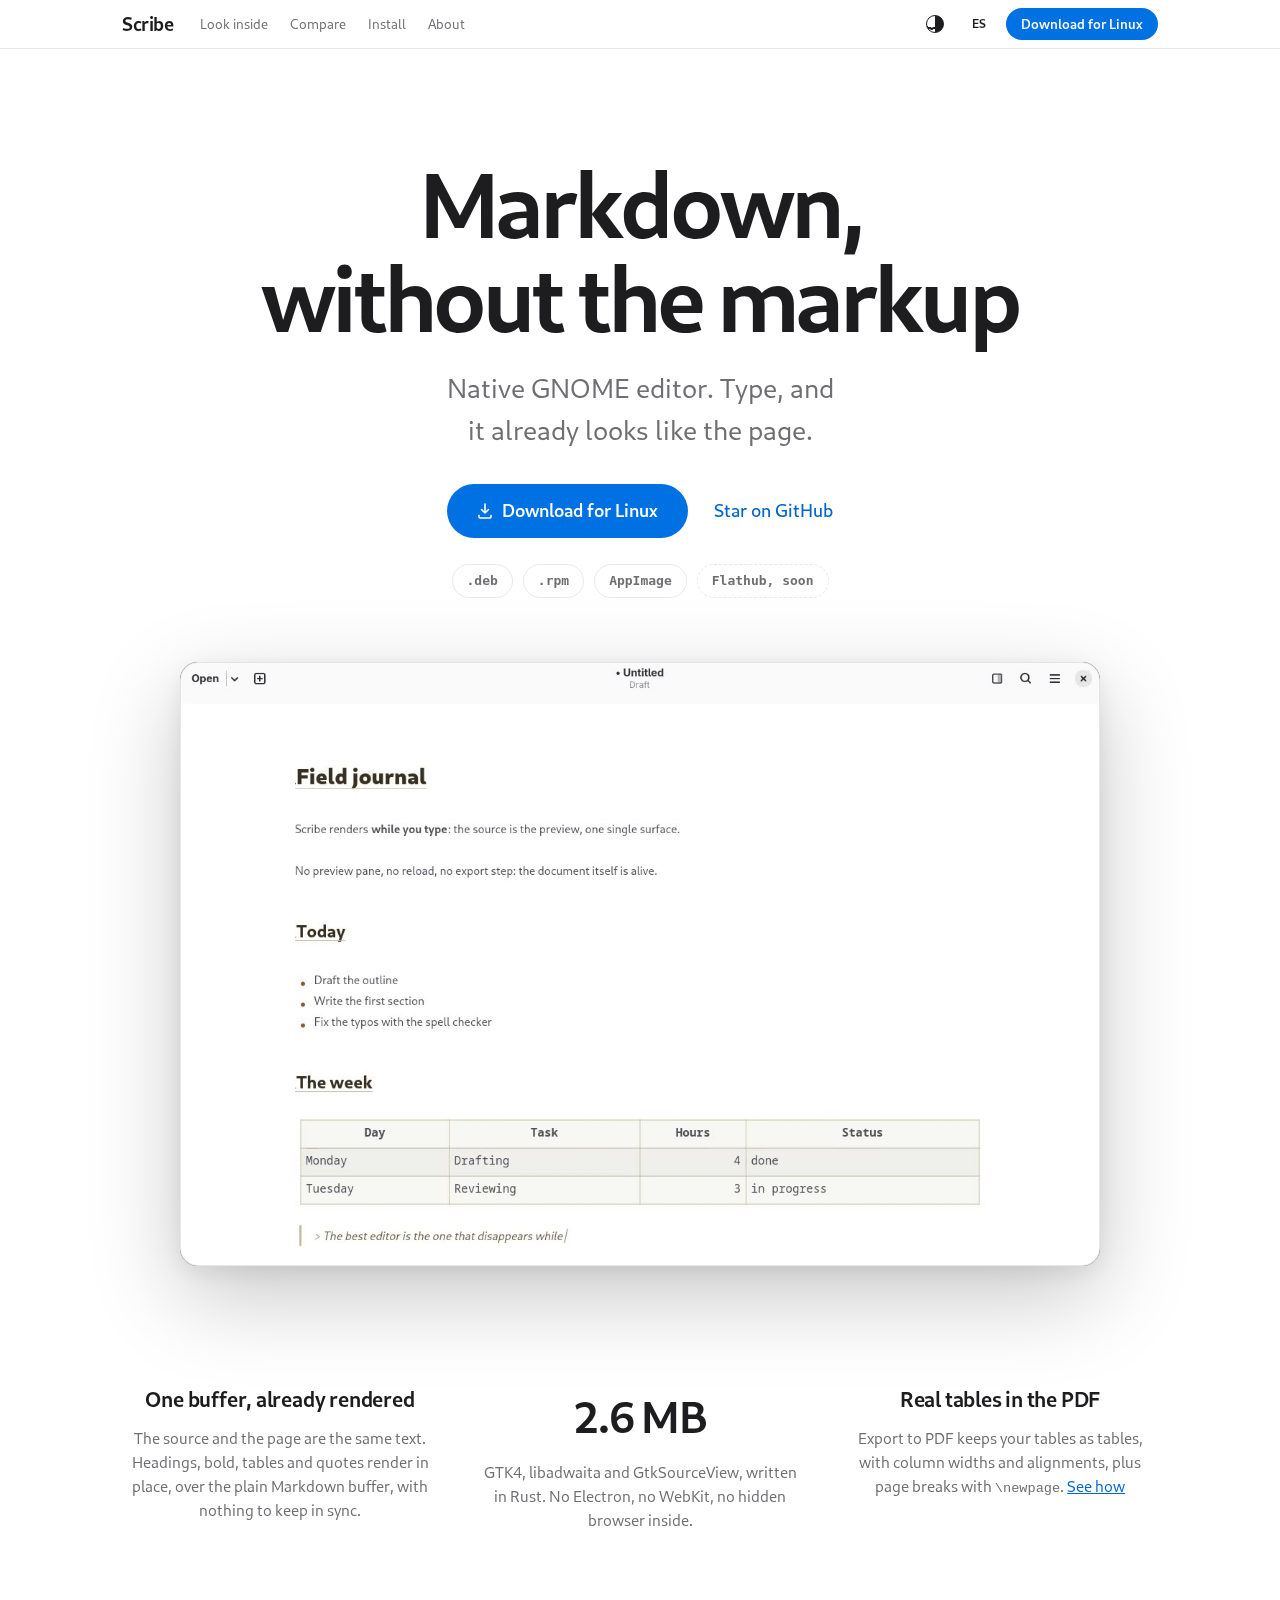
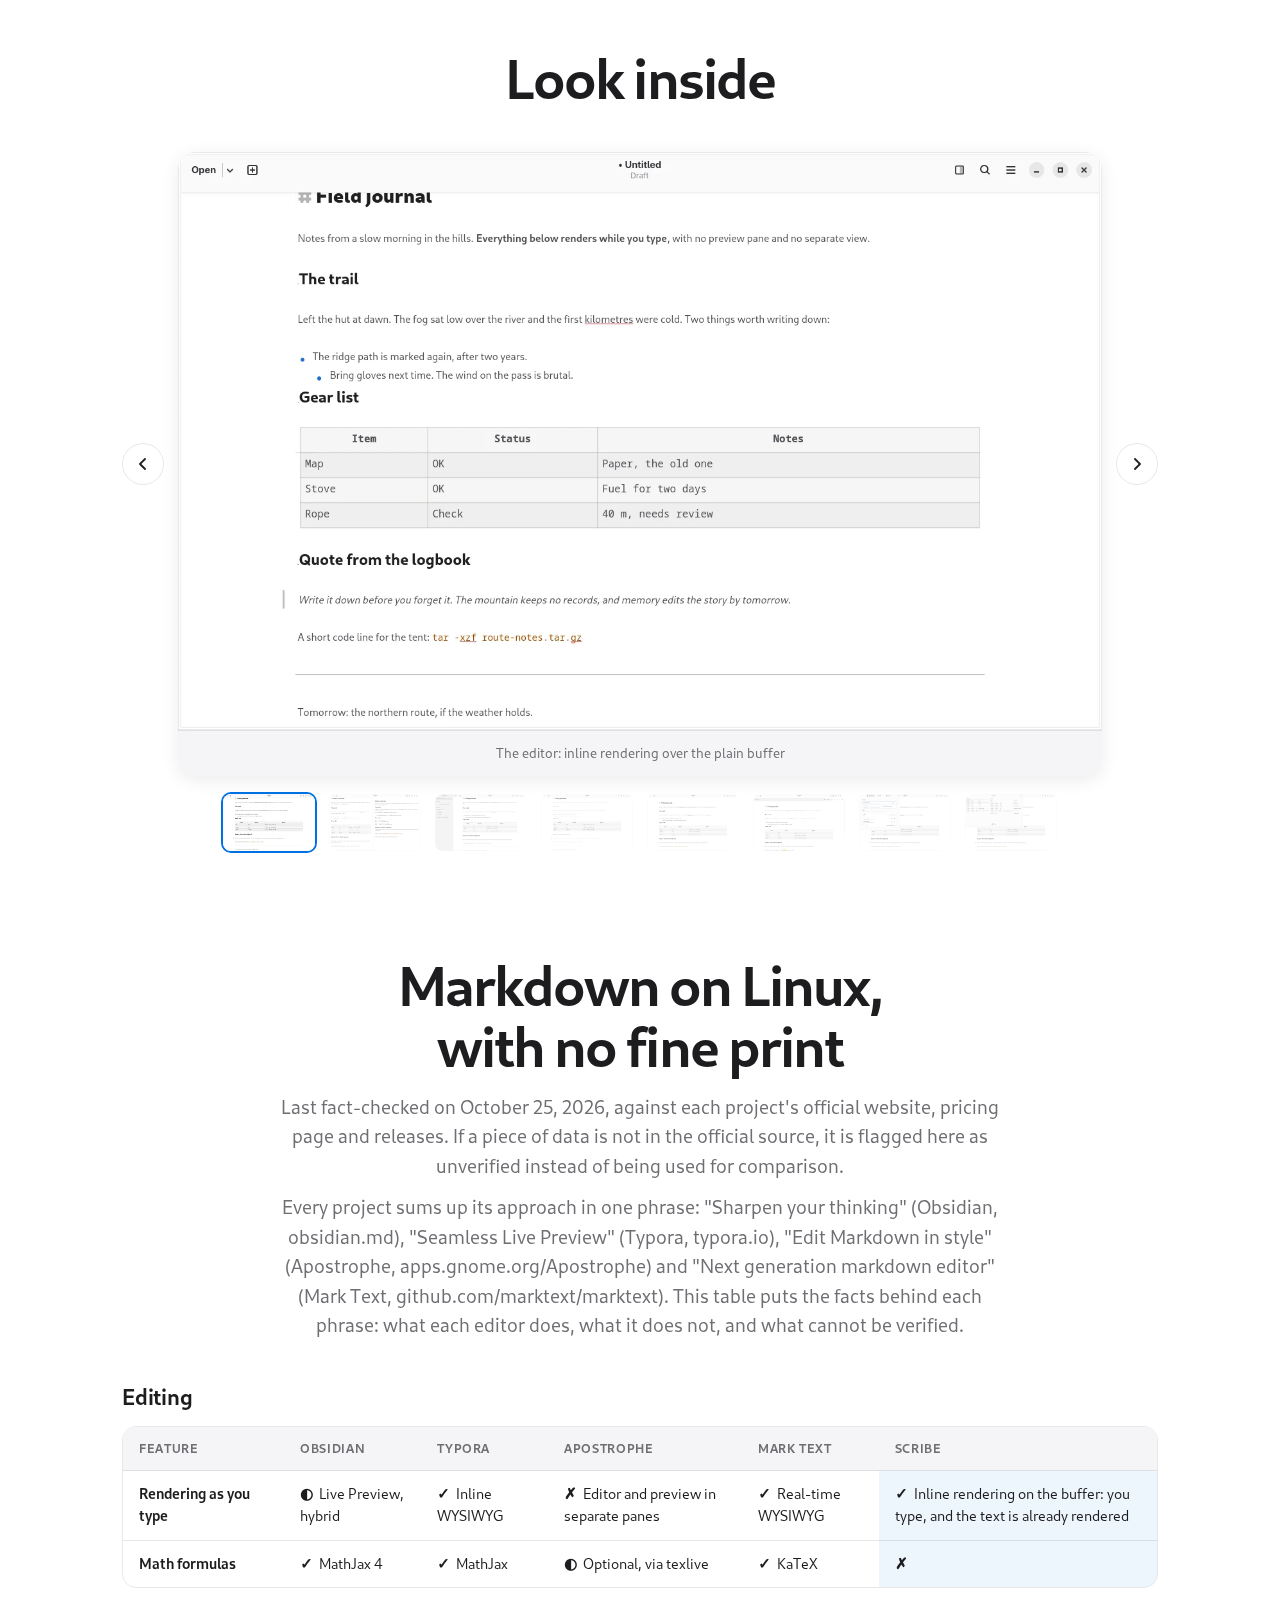
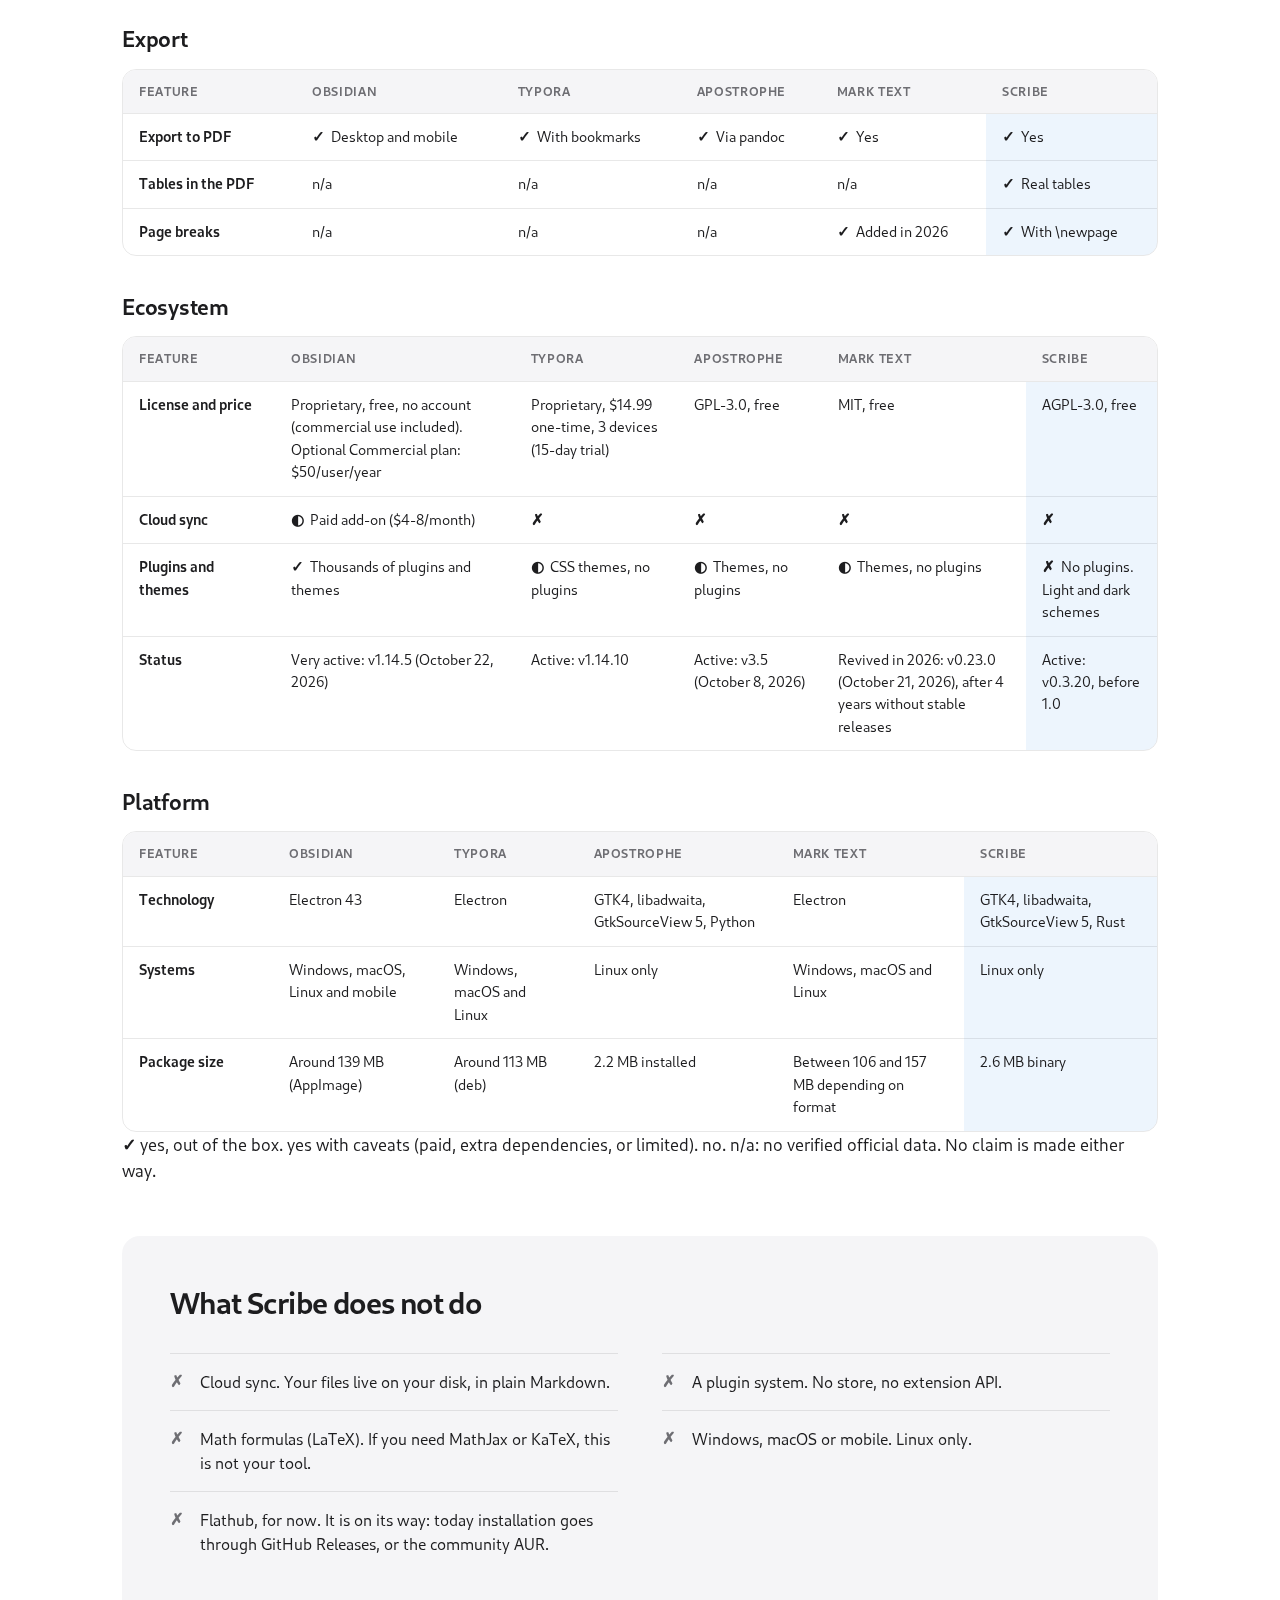
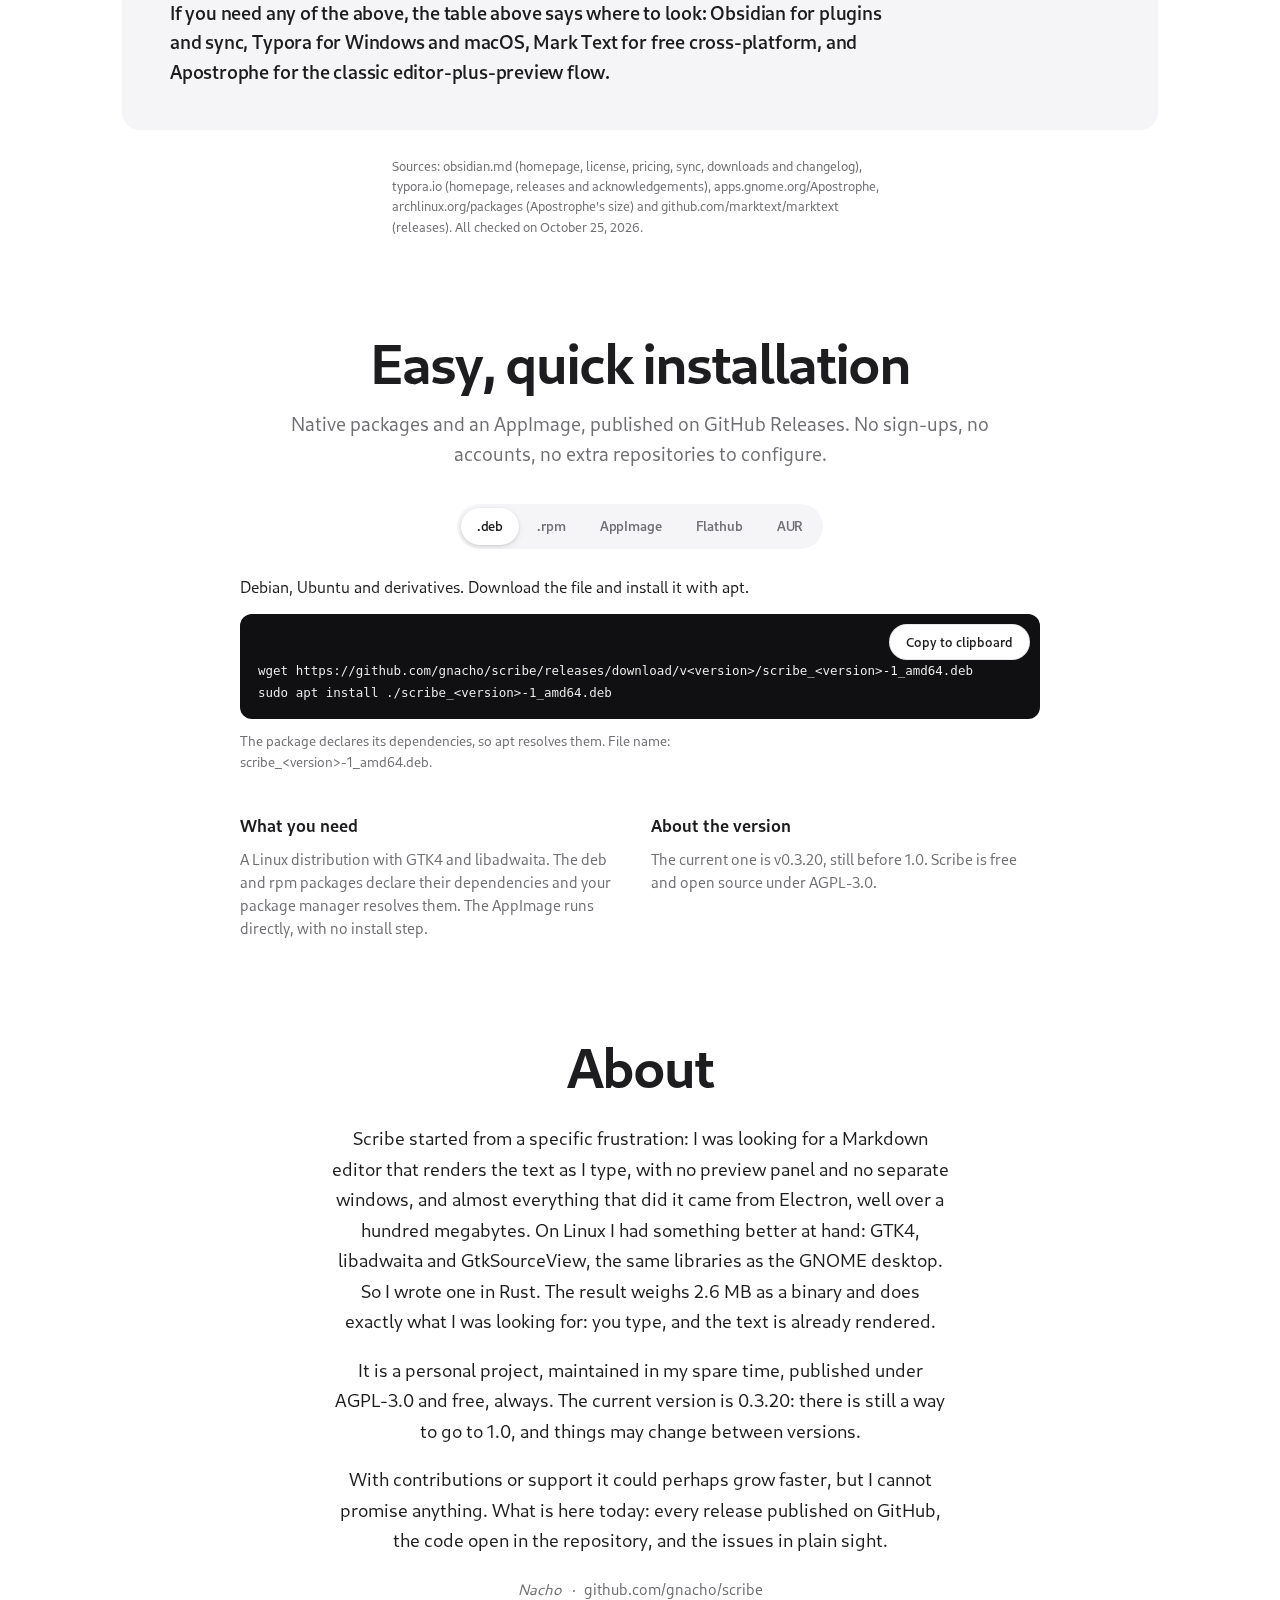
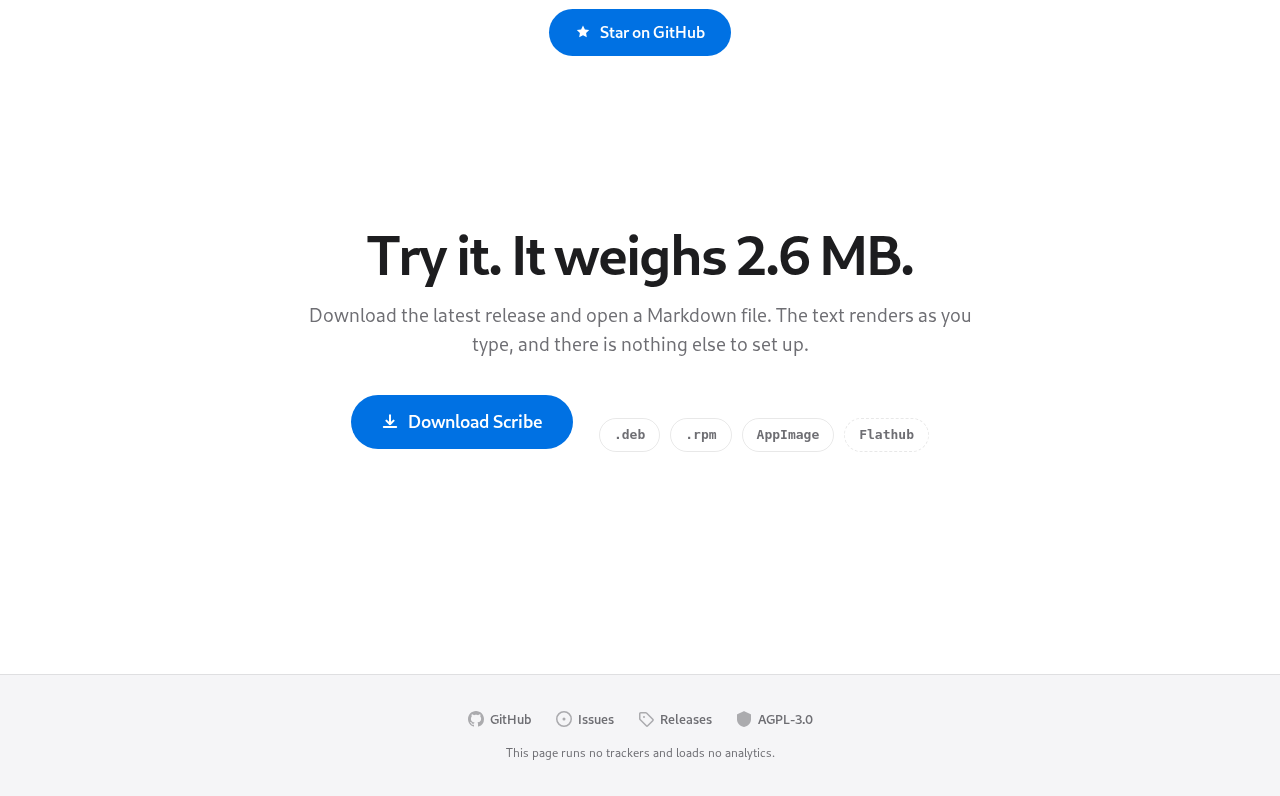
==== commit 594a5c94: "fix(site): restore the install tab styling and the hero poster fallback" ====
--- a/landing/index.html
+++ b/landing/index.html
@@ -36,7 +36,7 @@
     })();
   </script>
   <link rel="preload" href="assets/fonts/Cantarell-VF.woff2" as="font" type="font/woff2" crossorigin>
-  <link rel="stylesheet" href="styles.css?v=7">
+  <link rel="stylesheet" href="styles.css?v=8">
   <script type="application/ld+json">
   {
     "@context": "https://schema.org",
@@ -98,7 +98,7 @@
         <span class="chip ghost" data-i18n="hero.flathub"></span>
       </p>
       <figure class="hero-video">
-        <video id="demo-video" autoplay muted loop playsinline preload="metadata" poster="assets/demo-poster.jpg?v=2" aria-label="Scribe demo: Markdown typing itself, already rendered">
+        <video id="demo-video" autoplay muted loop playsinline preload="metadata" poster="assets/demo-poster.jpg?v=4" aria-label="Scribe demo: Markdown typing itself, already rendered">
           <source src="assets/scribe-demo-v4.mp4?v=3" type="video/mp4">
         </video>
       </figure>
@@ -161,11 +161,11 @@
       <h2 class="statement" data-i18n="install.title"></h2>
       <p class="lead" data-i18n="install.lead"></p>
       <div class="tabs" role="tablist" data-i18n-aria="install.tabsLabel">
-        <button type="button" role="tab" id="tab-deb" data-tab="deb" aria-controls="panel-deb" aria-selected="true">.deb</button>
-        <button type="button" role="tab" id="tab-rpm" data-tab="rpm" aria-controls="panel-rpm" aria-selected="false" tabindex="-1">.rpm</button>
-        <button type="button" role="tab" id="tab-appimage" data-tab="appimage" aria-controls="panel-appimage" aria-selected="false" tabindex="-1">AppImage</button>
-        <button type="button" role="tab" id="tab-flathub" data-tab="flathub" aria-controls="panel-flathub" aria-selected="false" tabindex="-1">Flathub</button>
-        <button type="button" role="tab" id="tab-aur" data-tab="aur" aria-controls="panel-aur" aria-selected="false" tabindex="-1">AUR</button>
+        <button type="button" class="tab" role="tab" id="tab-deb" data-tab="deb" aria-controls="panel-deb" aria-selected="true">.deb</button>
+        <button type="button" class="tab" role="tab" id="tab-rpm" data-tab="rpm" aria-controls="panel-rpm" aria-selected="false" tabindex="-1">.rpm</button>
+        <button type="button" class="tab" role="tab" id="tab-appimage" data-tab="appimage" aria-controls="panel-appimage" aria-selected="false" tabindex="-1">AppImage</button>
+        <button type="button" class="tab" role="tab" id="tab-flathub" data-tab="flathub" aria-controls="panel-flathub" aria-selected="false" tabindex="-1">Flathub</button>
+        <button type="button" class="tab" role="tab" id="tab-aur" data-tab="aur" aria-controls="panel-aur" aria-selected="false" tabindex="-1">AUR</button>
         <span class="tabs-indicator" aria-hidden="true"></span>
       </div>
       <div class="tab-panels">
@@ -265,6 +265,6 @@
   </footer>
 
   <script src="i18n.js?v=8"></script>
-  <script src="app.js?v=5"></script>
+  <script src="app.js?v=6"></script>
 </body>
 </html>
--- a/landing/styles.css
+++ b/landing/styles.css
@@ -252,7 +252,6 @@
 html[data-theme="dark"] td.scribe-col { background: rgba(41, 151, 255, 0.1); }
 .sym { font-weight: 700; margin-right: 6px; font-variant-numeric: tabular-nums; }
 
-.not-title { font-size: 26px; font-weight: 700; letter-spacing: -0.02em; margin: 56px auto 14px; max-width: 62ch; }
 /* ---------- Honest block: what Scribe does not do ---------- */
 .honest-block {
   margin-top: 52px;
@@ -301,17 +300,8 @@
 }
 
 /* ---------- Install: numbered steps, copy inside the box ---------- */
-.step-num {
-  display: inline-block;
-  font-family: "Adwaita Mono", "Fira Mono", "DejaVu Sans Mono", monospace;
-  font-size: 13px;
-  font-weight: 700;
-  letter-spacing: 0.06em;
-  color: var(--accent);
-  margin-bottom: 10px;
-}
 .code-wrap { position: relative; }
-.code-wrap .codebox { padding-right: 136px; }
+.code-wrap .codebox { padding-right: 18px; padding-top: 46px; }
 .code-wrap .copy-btn { position: absolute; top: 10px; right: 10px; }
 .soon-badge {
   display: inline-block;
@@ -365,15 +355,12 @@
 .sources { font-size: 13px; color: var(--muted); margin: 26px auto 0; max-width: 62ch; }
 
 /* ---------- Install ---------- */
-.install-grid { display: grid; grid-template-columns: 1.35fr 1fr 1fr; gap: 22px; margin-top: 44px; align-items: start; }
-.install-card h3 { font-size: 18px; font-weight: 700; letter-spacing: -0.01em; margin-bottom: 10px; }
-.install-card p { font-size: 14.5px; color: var(--muted); margin-bottom: 14px; }
-.flathub-card { border: 1.5px dashed var(--hairline); border-radius: var(--radius); padding: 22px; }
 .codebox {
   background: var(--video-bg); color: #f0efee;
   border-radius: 12px; padding: 16px 18px;
   font-family: "Adwaita Mono", "Fira Mono", "DejaVu Sans Mono", monospace;
   font-size: 12.5px; line-height: 1.75; overflow-x: auto; margin-bottom: 10px;
+  white-space: pre-wrap; overflow-wrap: anywhere;
 }
 .copy-btn {
   border: 1px solid var(--hairline); border-radius: 999px;
@@ -384,7 +371,8 @@
 }
 .copy-btn:hover { background: var(--surface); }
 .copy-btn:active { transform: scale(0.96); }
-.reqs { display: grid; grid-template-columns: 1fr 1fr; gap: 22px; margin-top: 40px; }
+html[data-theme="dark"] .codebox { background: #1c1c21; }
+.reqs { display: grid; grid-template-columns: 1fr 1fr; gap: 22px; max-width: 800px; margin: 40px auto 0; }
 .reqs h3 { font-size: 17px; font-weight: 700; margin-bottom: 8px; }
 .reqs p { font-size: 15px; color: var(--muted); }
 
@@ -413,9 +401,10 @@
 /* ---------- Install tabs ---------- */
 .tabs {
   position: relative;
-  display: inline-flex;
+  display: flex;
+  width: fit-content;
   gap: 2px;
-  margin-top: 36px;
+  margin: 36px auto 0;
   padding: 4px;
   background: var(--surface);
   border-radius: 999px;
@@ -425,6 +414,8 @@
 }
 .tabs::-webkit-scrollbar { display: none; }
 .tab {
+  position: relative;
+  z-index: 1;
   border: 0;
   background: transparent;
   color: var(--muted);
@@ -442,6 +433,7 @@
 .tab[aria-selected="true"] { color: var(--text); }
 .tabs-indicator {
   position: absolute;
+  z-index: 0;
   top: 4px;
   left: 0;
   height: calc(100% - 8px);
@@ -452,7 +444,7 @@
   transition: transform 260ms cubic-bezier(0.22, 1, 0.36, 1), width 260ms cubic-bezier(0.22, 1, 0.36, 1);
   pointer-events: none;
 }
-.tab-panels { margin-top: 26px; max-width: 800px; }
+.tab-panels { margin: 26px auto 0; max-width: 800px; }
 .tab-panel { animation: panel-in 340ms cubic-bezier(0.22, 1, 0.36, 1) both; }
 .tab-panel[hidden] { display: none; }
 @keyframes panel-in { from { opacity: 0; transform: translateY(12px); } to { opacity: 1; transform: none; } }
@@ -501,14 +493,12 @@
   .statement { font-size: clamp(30px, 7vw, 42px); }
   .slider { flex-direction: column; }
   .slider-arrow { display: none; }
-  .install-grid { grid-template-columns: 1fr; }
   .reqs { grid-template-columns: 1fr; }
   .nav-cta { padding: 6px 12px; }
   .honest-block { padding: 30px 22px; margin-top: 40px; }
   .honest-list { grid-template-columns: 1fr; gap: 0; }
   .cta-final { padding: 84px 0 64px; }
-  .code-wrap .codebox { padding-right: 16px; padding-bottom: 48px; }
-  .code-wrap .copy-btn { top: auto; bottom: 10px; right: 10px; }
+  .code-wrap .codebox { padding-right: 18px; }
 }
 
 /* ---------- Reduced motion ---------- */
@@ -517,4 +507,8 @@
   * { transition: none !important; animation: none !important; }
   .hero-title, .hero-sub, .hero-ctas, .hero-chips, .hero-video, .nav { opacity: 1 !important; transform: none !important; filter: none !important; }
   .reveal { opacity: 1 !important; }
-}
+  /* The clip opens on an empty buffer, so a frozen video shows nothing useful.
+     Show the poster frame (a full document) instead of the paused first frame. */
+  .hero-video video { visibility: hidden; }
+  .hero-video { background: var(--video-bg) url("assets/demo-poster.jpg") center / cover no-repeat; }
+}
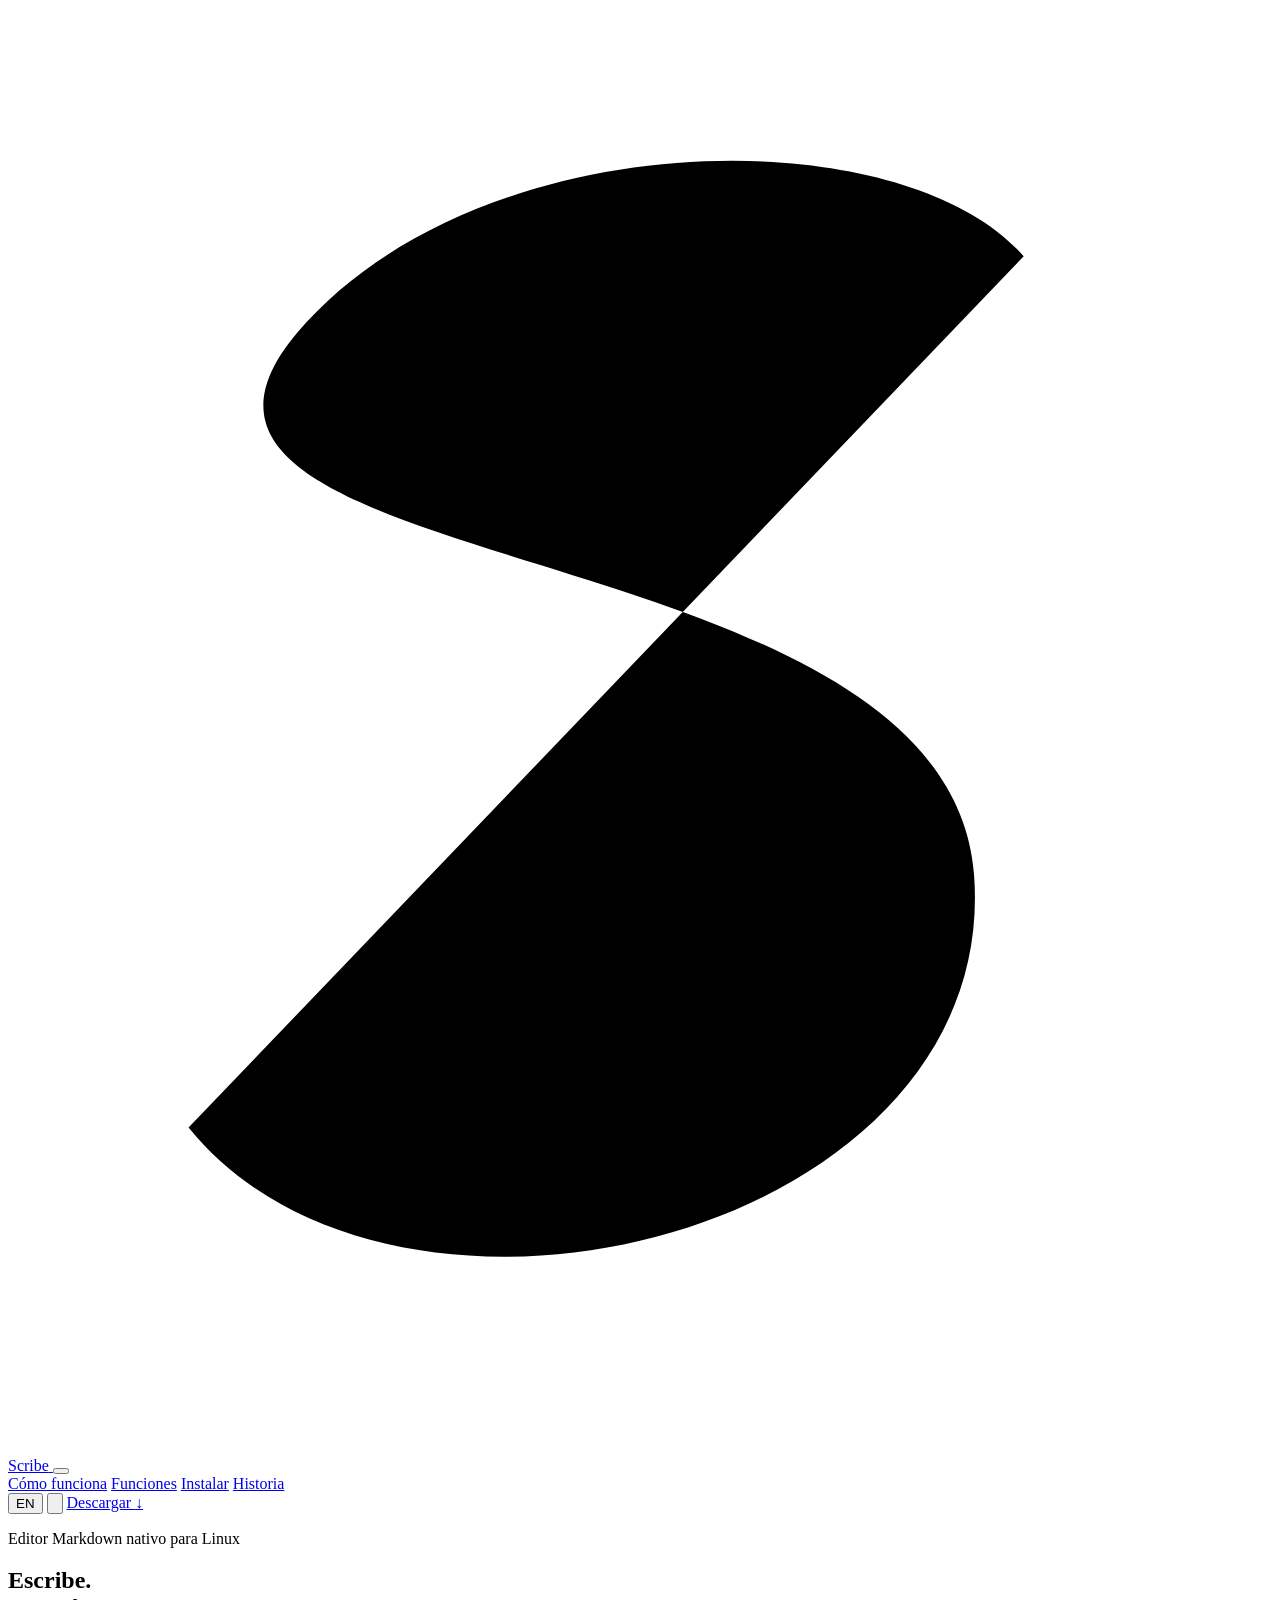
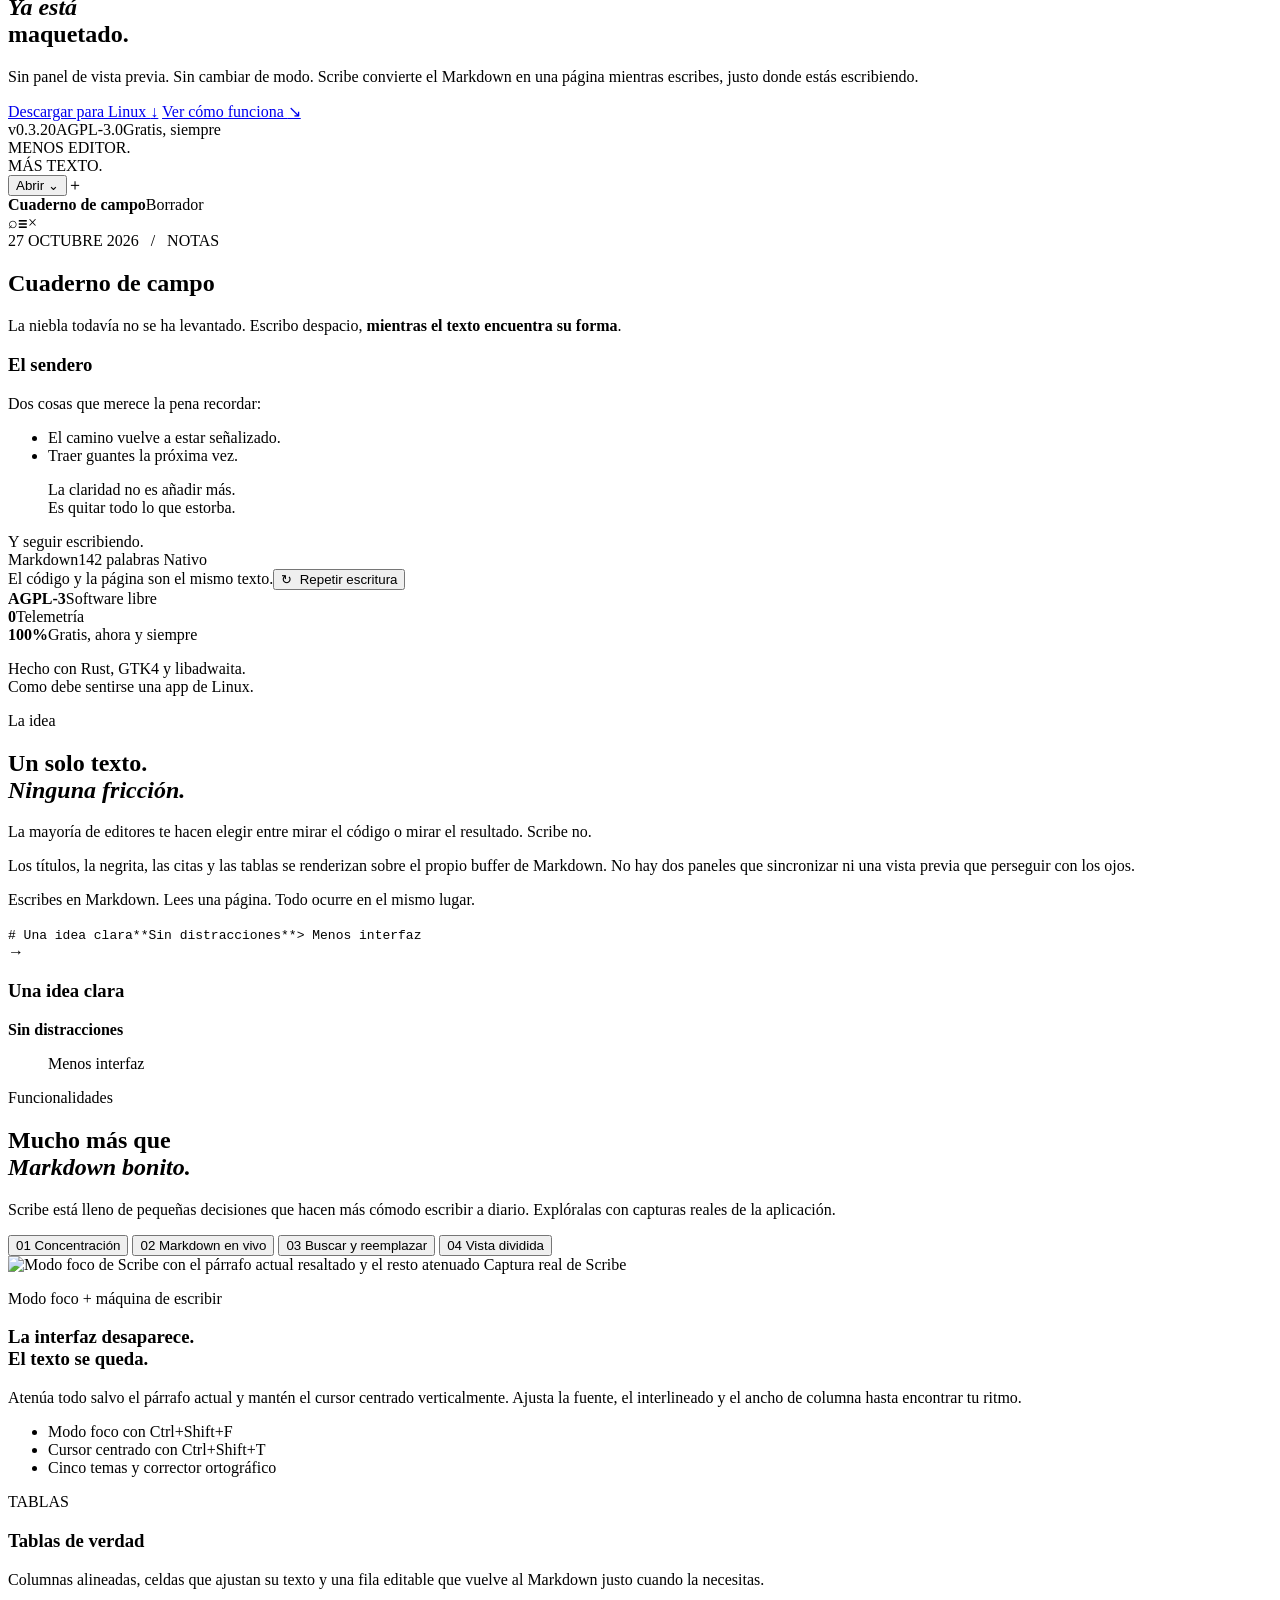
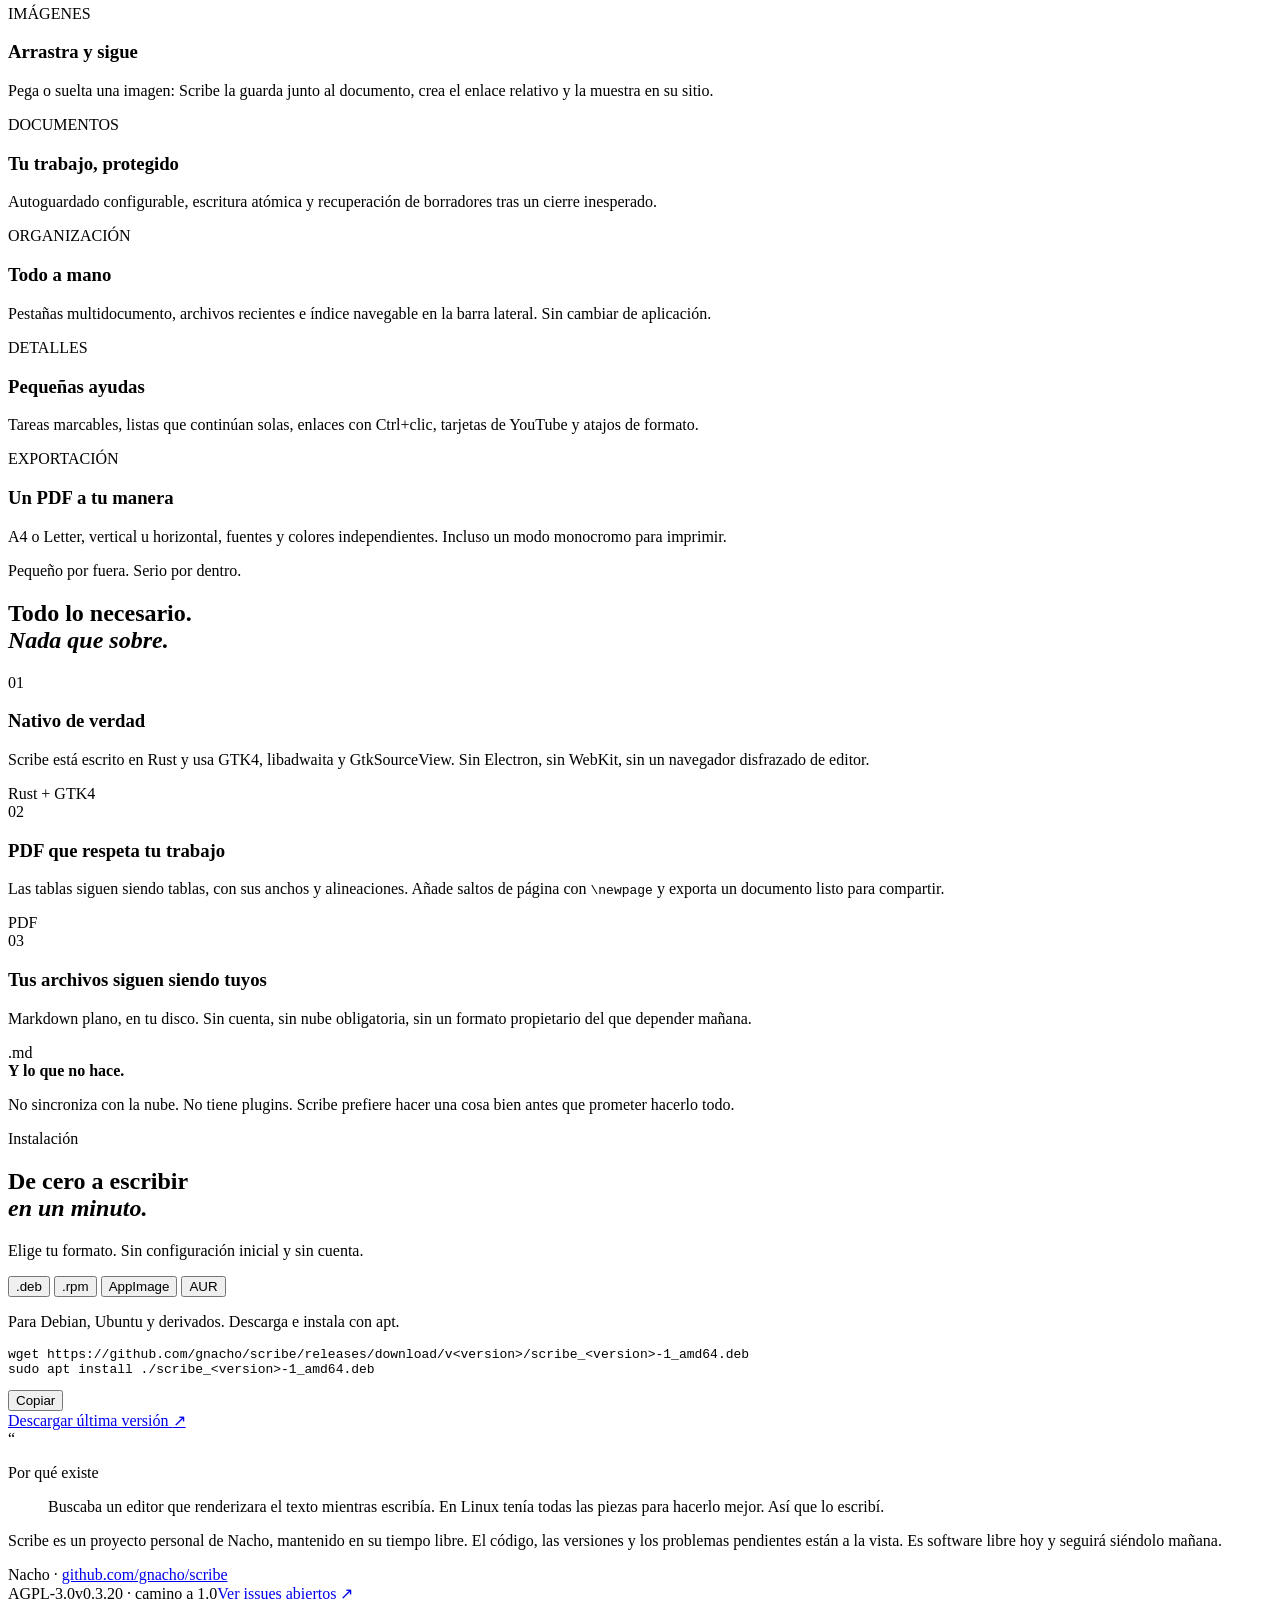
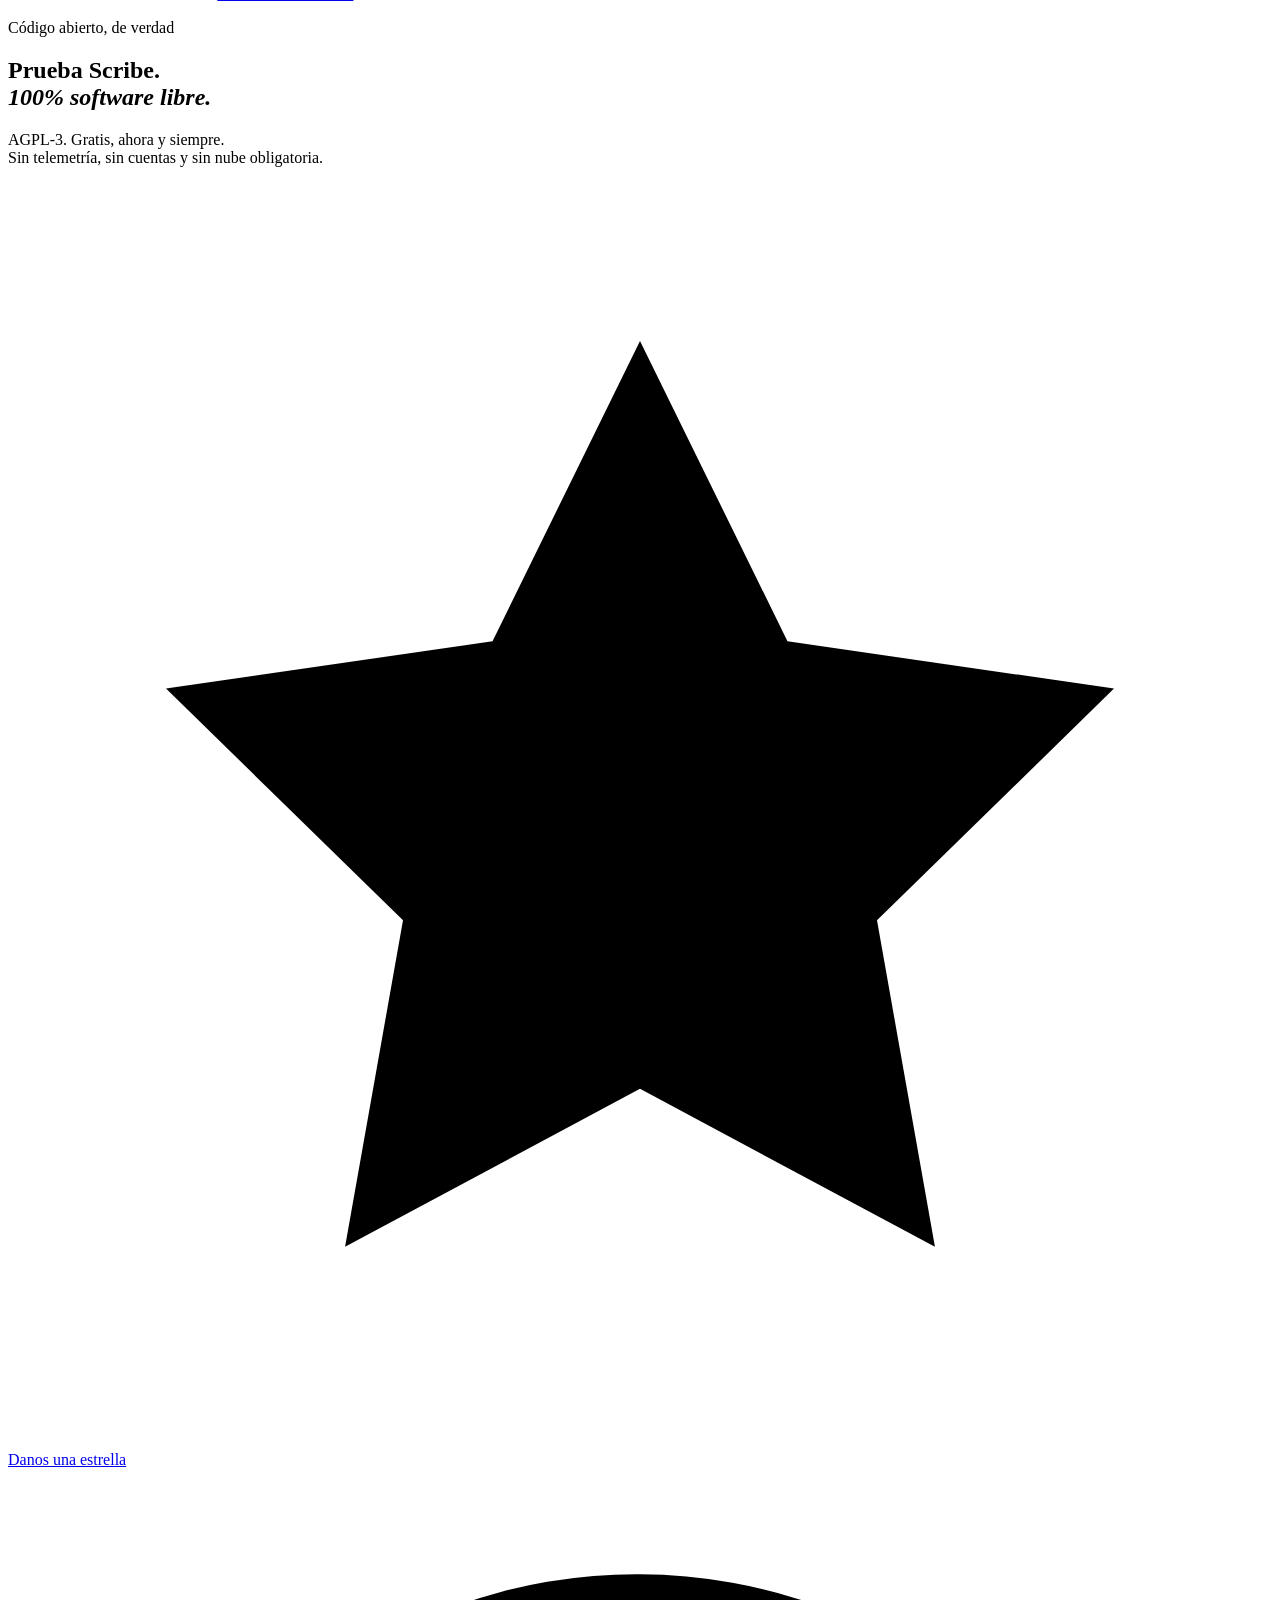
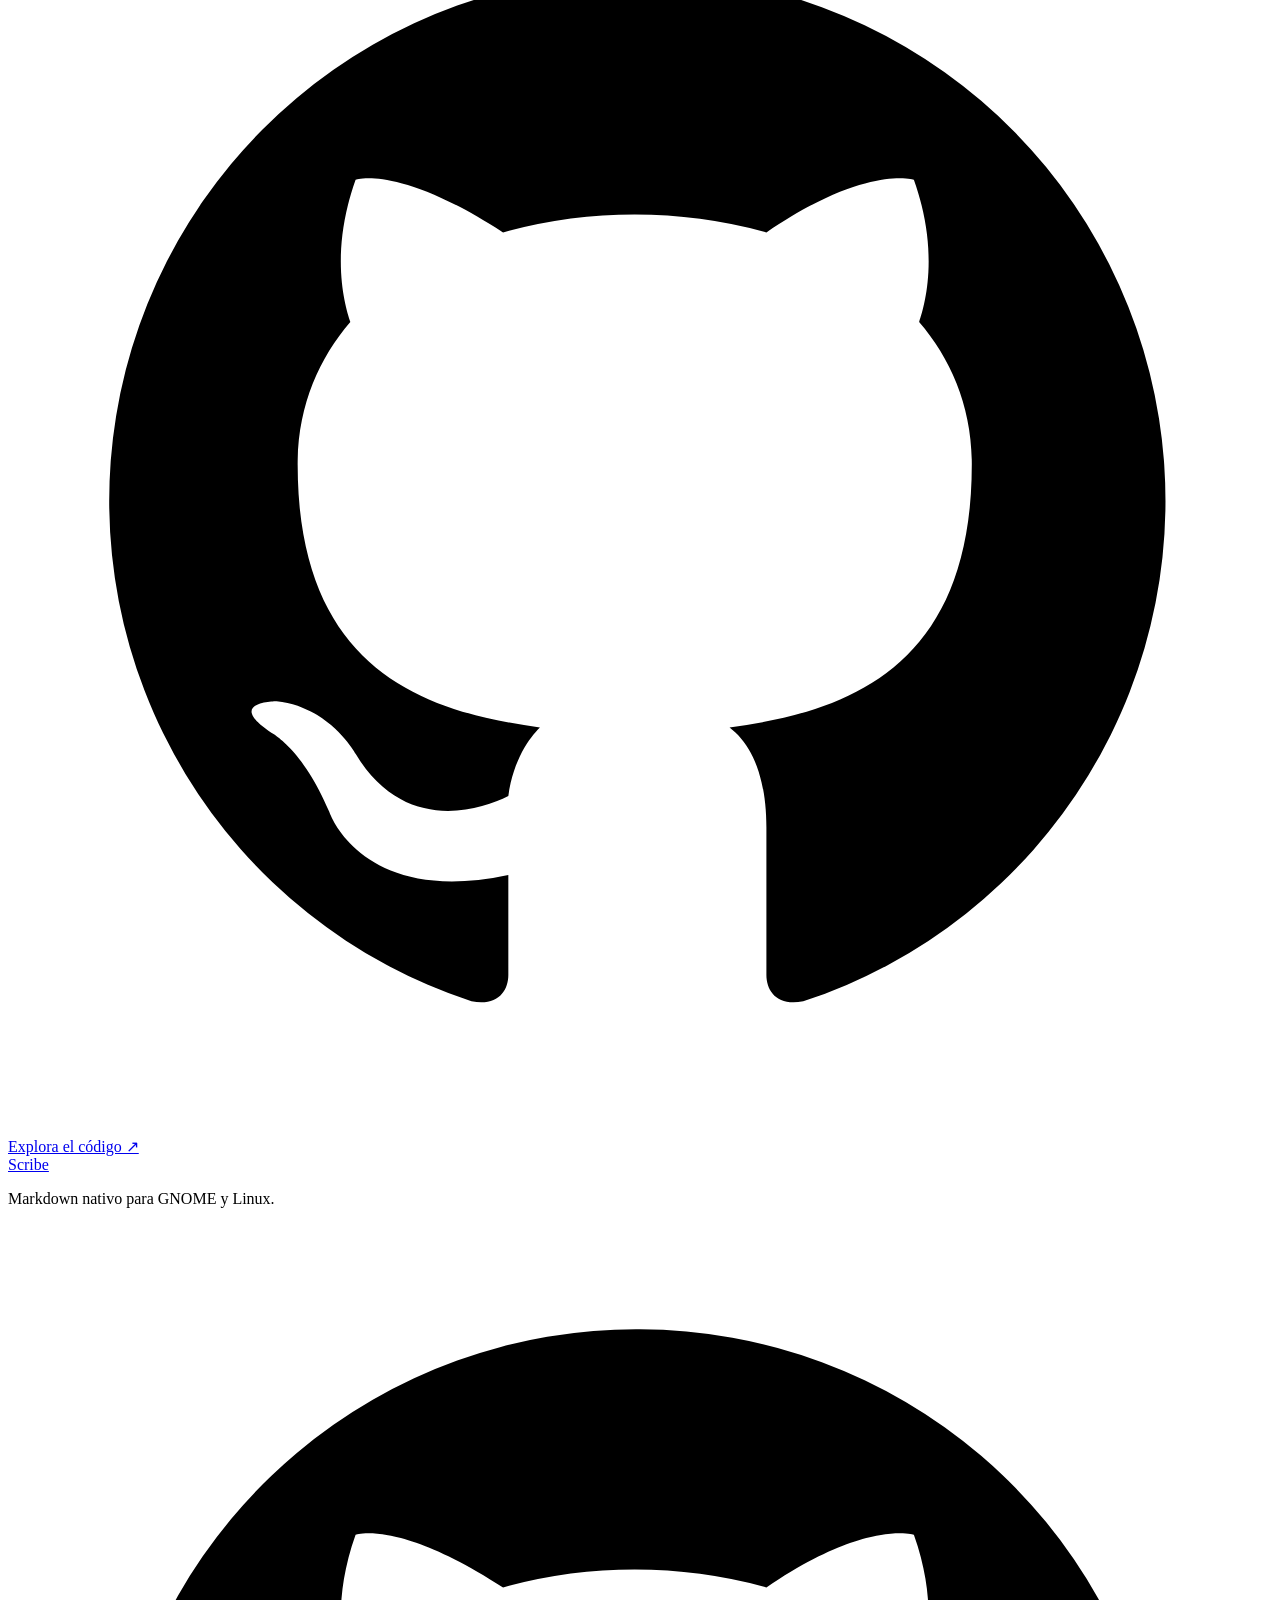
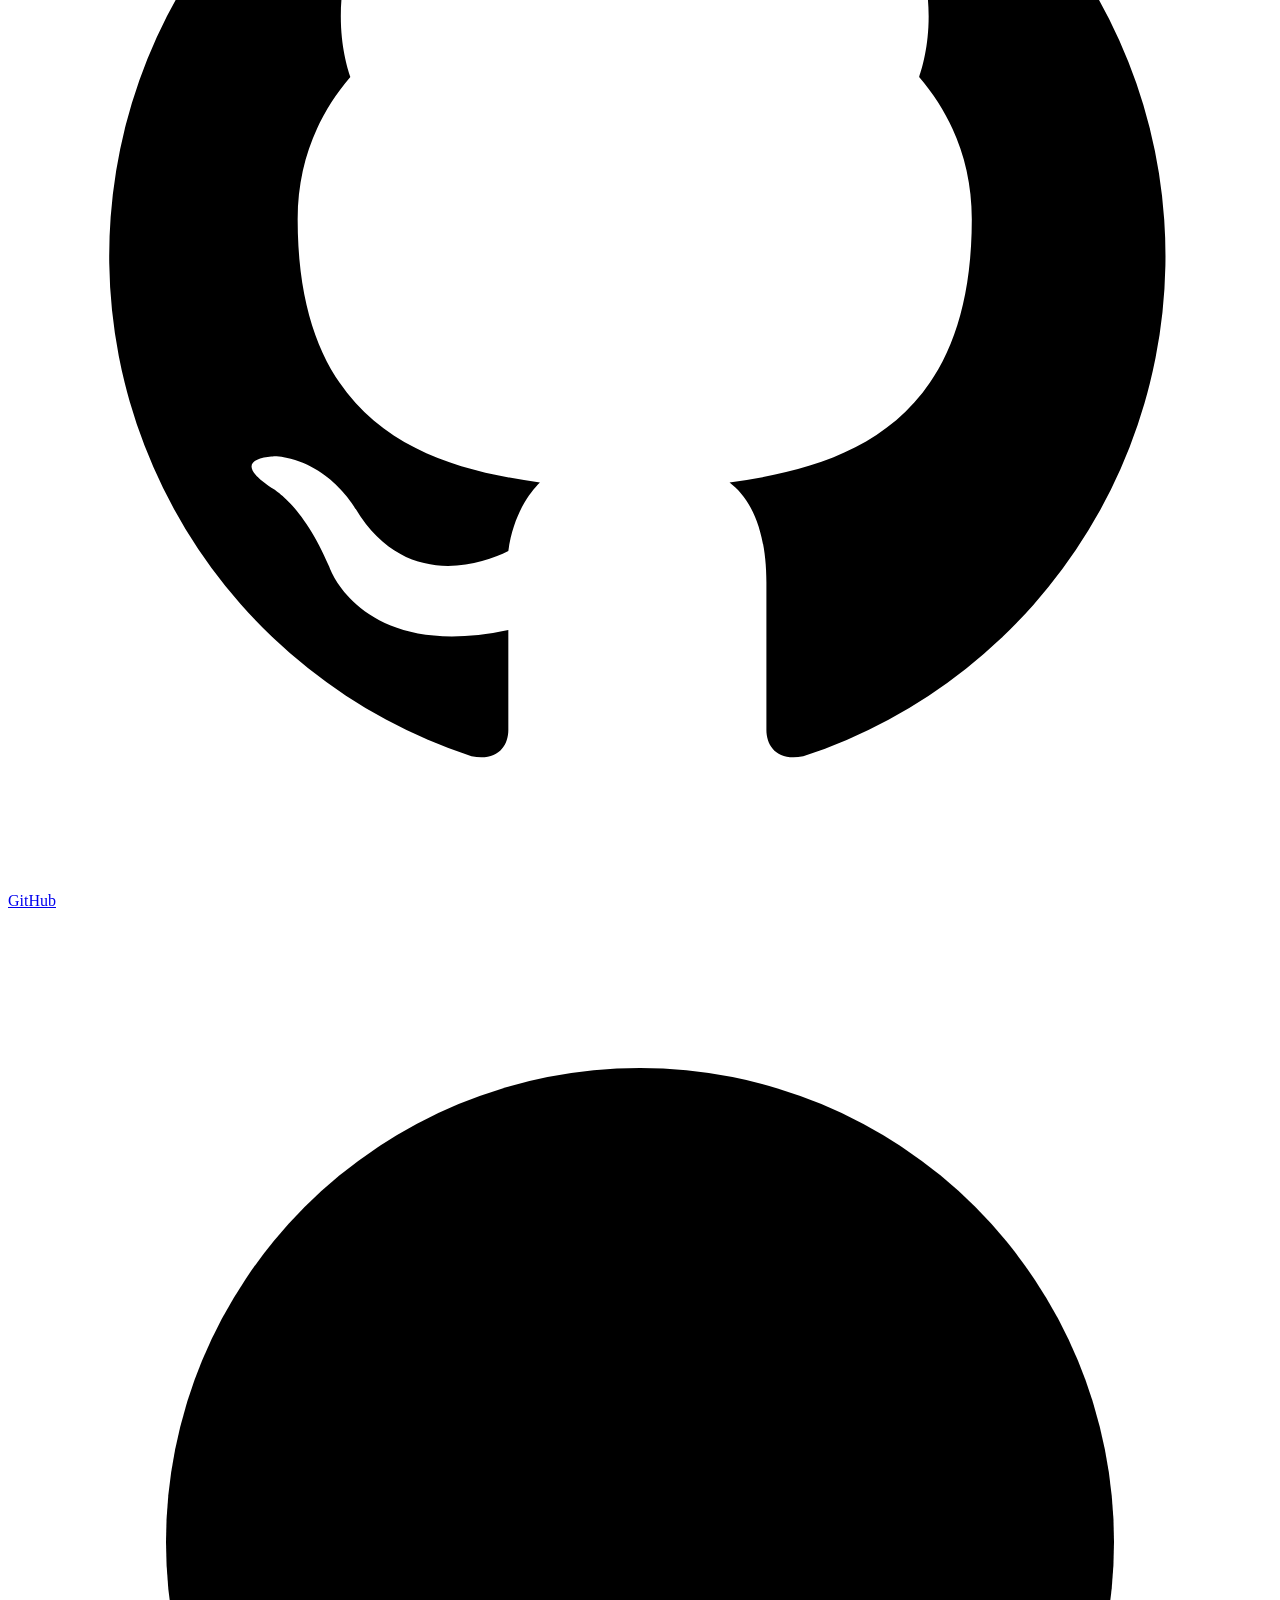
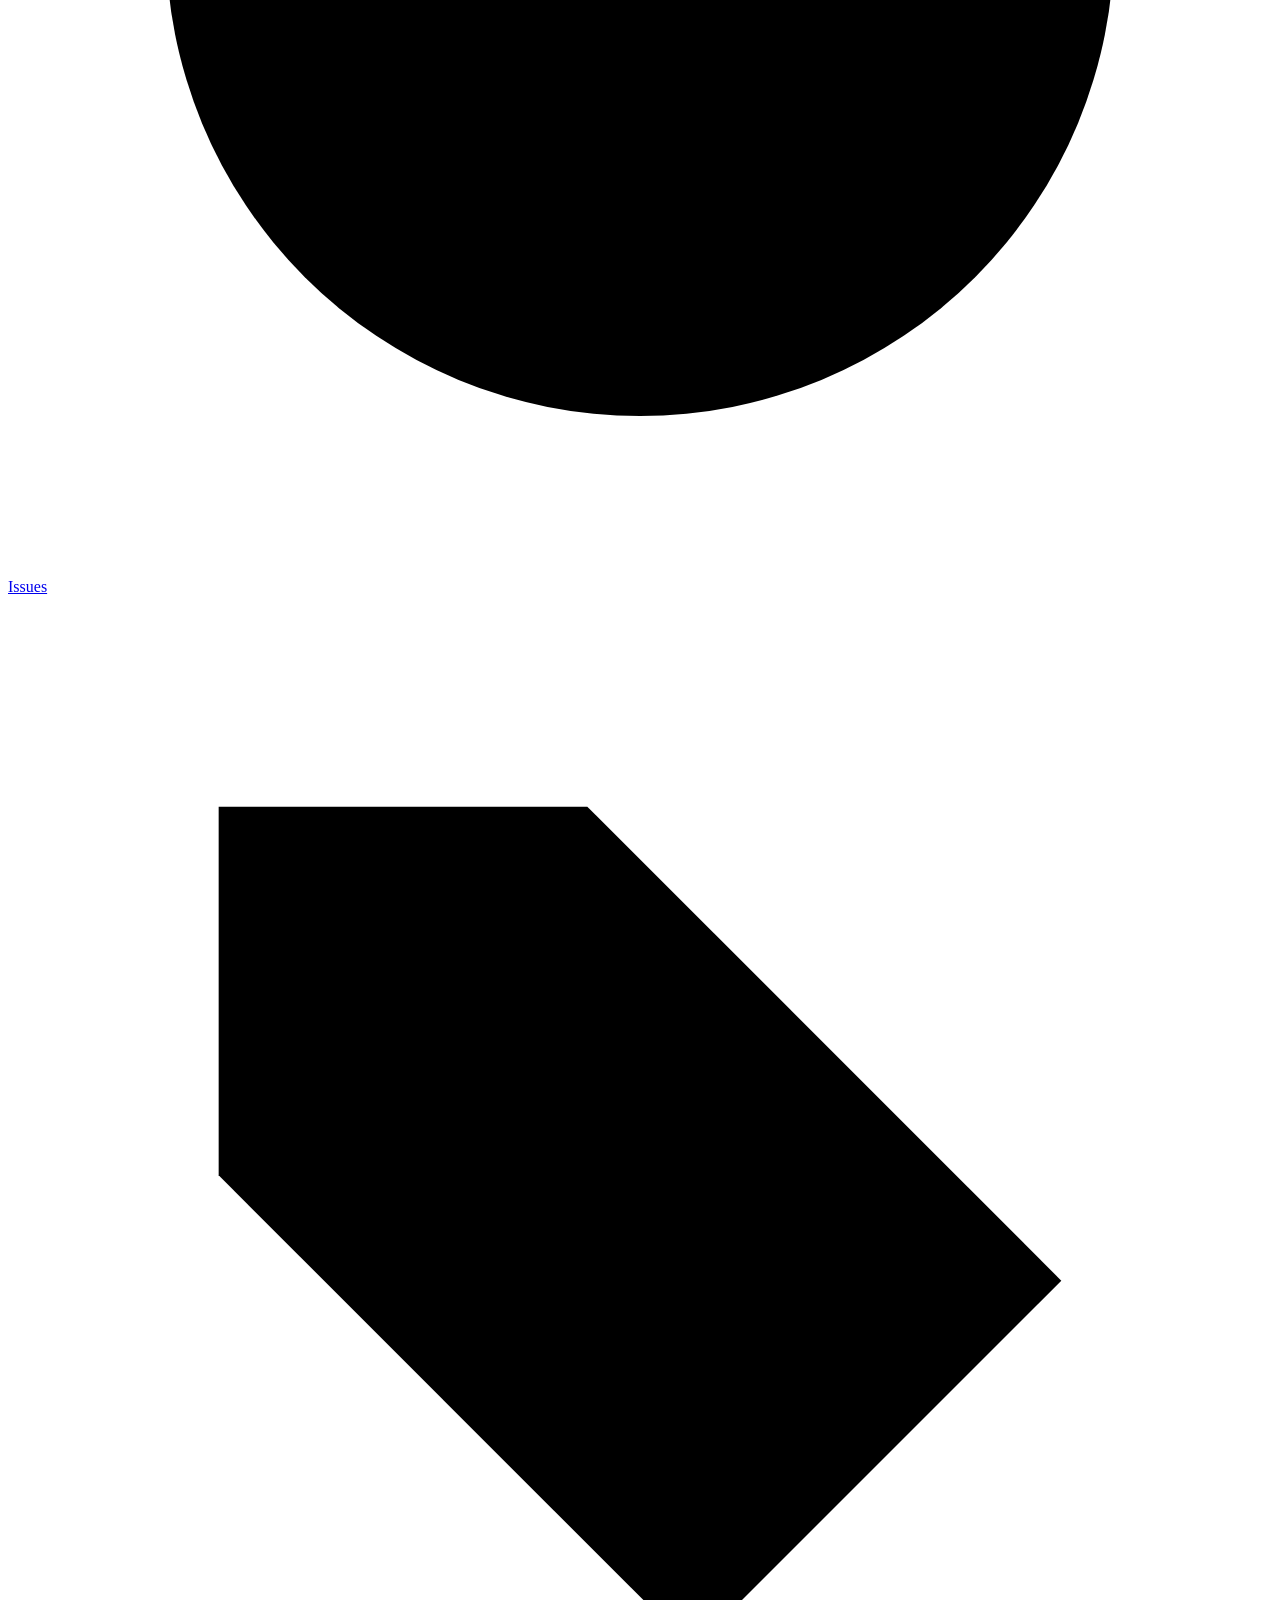
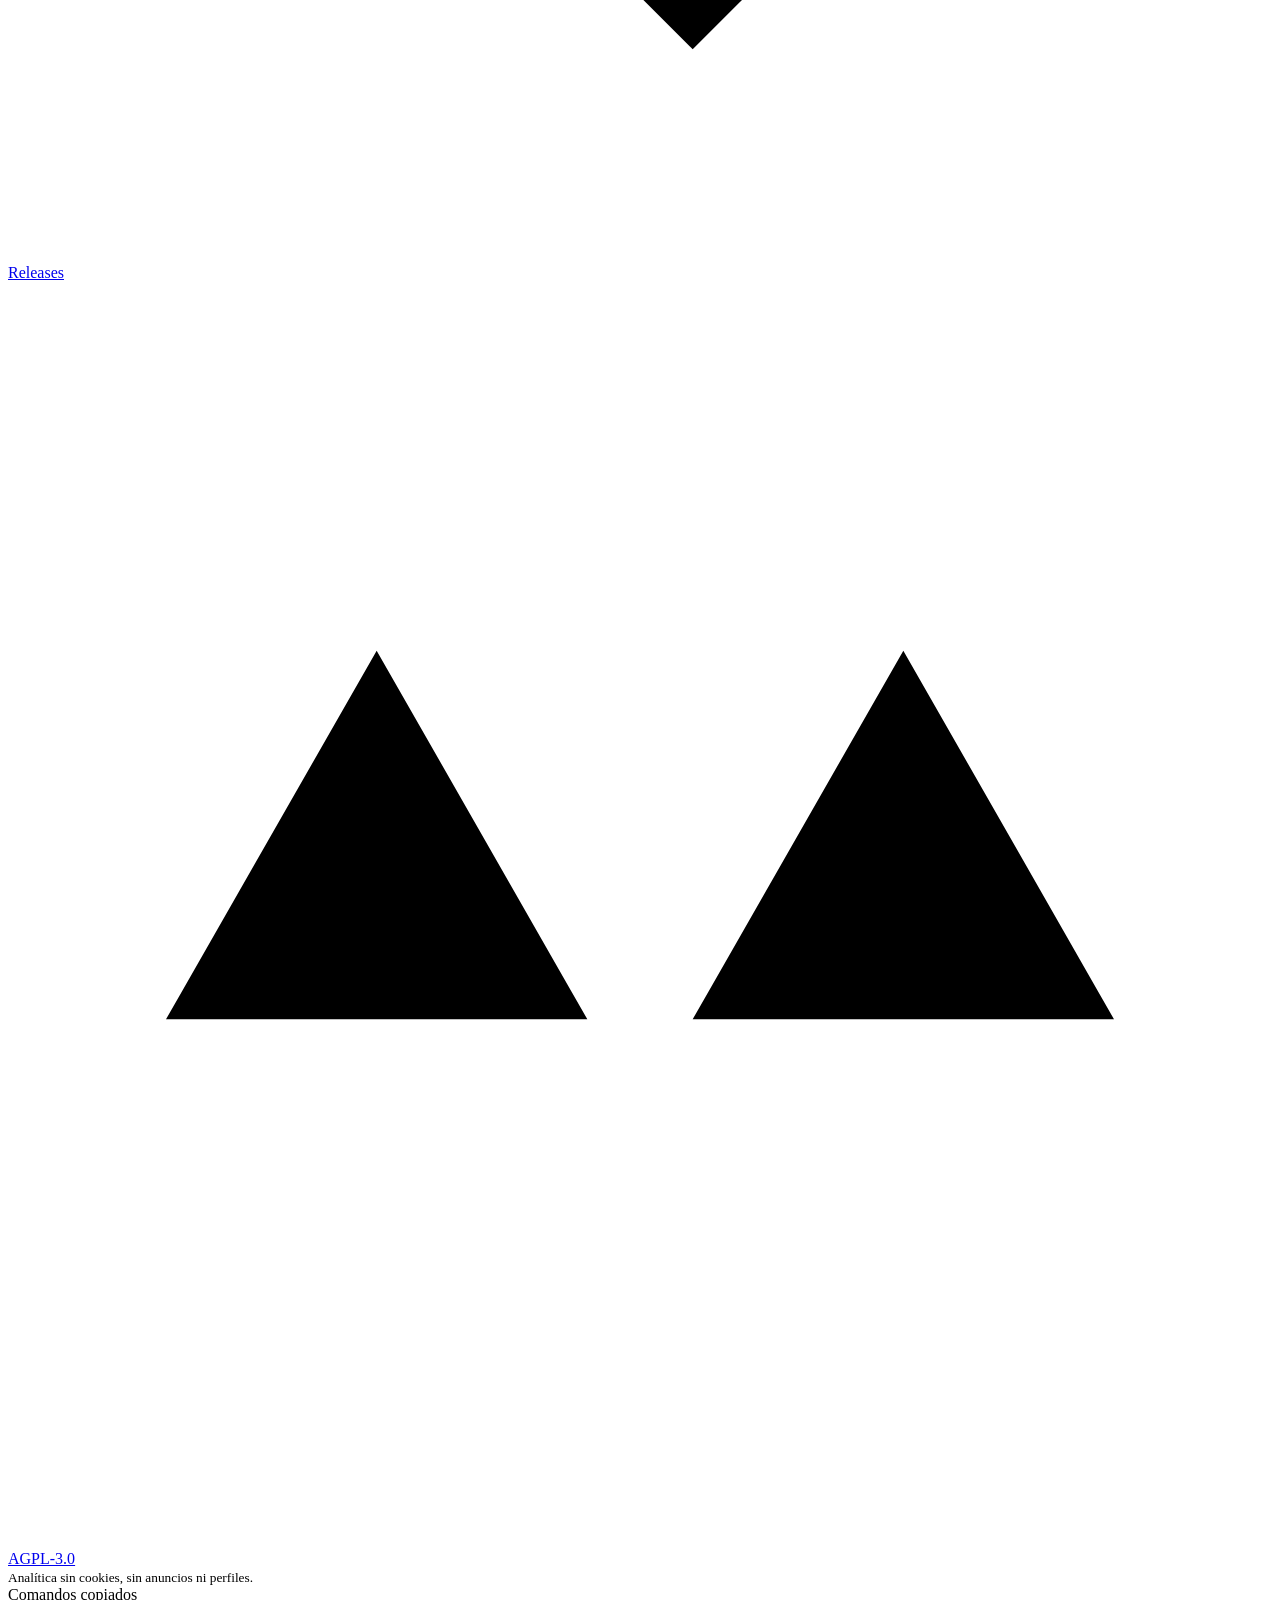
==== commit 037118d3: "feat(landing): replace site with new design" ====
--- a/landing/index.html
+++ b/landing/index.html
@@ -1,270 +1,210 @@
-<!DOCTYPE html>
-<html lang="en" data-theme="light">
+<!doctype html>
+<html lang="es">
 <head>
-  <meta charset="UTF-8">
-  <meta name="viewport" content="width=device-width, initial-scale=1.0">
-  <title>Scribe: a native Markdown editor for GNOME and Linux</title>
-  <meta name="description" content="Scribe renders Markdown as you type, in one plain-text buffer. Native GTK4 and libadwaita, written in Rust, a 2.6 MB binary, no Electron. Free and open source under AGPL-3.0.">
-  <link rel="canonical" href="https://scribe.cloudless.club/">
-  <link rel="alternate" hreflang="es" href="https://scribe.cloudless.club/?lang=es">
-  <link rel="alternate" hreflang="en" href="https://scribe.cloudless.club/?lang=en">
-  <link rel="alternate" hreflang="x-default" href="https://scribe.cloudless.club/">
-  <link rel="icon" type="image/png" href="assets/favicon.png?v=1">
-  <meta property="og:type" content="website">
-  <meta property="og:site_name" content="Scribe">
-  <meta property="og:title" content="Scribe: a native Markdown editor for GNOME and Linux">
-  <meta property="og:description" content="Scribe renders Markdown as you type, in one plain-text buffer. Native GTK4 and libadwaita, written in Rust, a 2.6 MB binary, no Electron.">
-  <meta property="og:url" content="https://scribe.cloudless.club/">
-  <meta property="og:image" content="https://scribe.cloudless.club/assets/og.png?v=2">
-  <meta property="og:image:width" content="1200">
-  <meta property="og:image:height" content="630">
-  <meta property="og:image:alt" content="Scribe landing page preview">
-  <meta property="og:locale" content="en_US">
-  <meta property="og:locale:alternate" content="es_ES">
-  <meta name="twitter:card" content="summary_large_image">
-  <meta name="twitter:title" content="Scribe: a native Markdown editor for GNOME and Linux">
-  <meta name="twitter:description" content="Scribe renders Markdown as you type, in one plain-text buffer. Native GTK4 and libadwaita, written in Rust, a 2.6 MB binary, no Electron.">
-  <meta name="twitter:image" content="https://scribe.cloudless.club/assets/og.png?v=2">
-  <meta name="theme-color" content="#ffffff">
-  <meta name="theme-color" content="#0a0a0c" media="(prefers-color-scheme: dark)">
-  <script>
-    (function () {
-      var p = new URLSearchParams(window.location.search).get("theme");
-      var t = p === "dark" || p === "light" ? p
-        : (localStorage.getItem("scribe-theme") || (window.matchMedia("(prefers-color-scheme: dark)").matches ? "dark" : "light"));
-      document.documentElement.setAttribute("data-theme", t);
-    })();
-  </script>
-  <link rel="preload" href="assets/fonts/Cantarell-VF.woff2" as="font" type="font/woff2" crossorigin>
-  <link rel="stylesheet" href="styles.css?v=8">
-  <script type="application/ld+json">
-  {
-    "@context": "https://schema.org",
-    "@graph": [
-      {
-        "@type": "WebSite",
-        "name": "Scribe",
-        "url": "https://scribe.cloudless.club/",
-        "inLanguage": ["en", "es"]
-      },
-      {
-        "@type": "SoftwareApplication",
-        "name": "Scribe",
-        "applicationCategory": "TextEditor",
-        "operatingSystem": "Linux",
-        "softwareVersion": "0.3.20",
-        "license": "https://www.gnu.org/licenses/agpl-3.0.html",
-        "url": "https://scribe.cloudless.club/",
-        "downloadUrl": "https://github.com/gnacho/scribe/releases",
-        "offers": { "@type": "Offer", "price": "0", "priceCurrency": "EUR" }
-      }
-    ]
-  }
-  </script>
+  <meta charset="UTF-8" />
+  <meta name="viewport" content="width=device-width, initial-scale=1.0" />
+  <meta name="description" content="Scribe es un editor Markdown nativo para Linux. Software libre AGPL-3, sin telemetría, cuentas ni nube obligatoria." />
+  <title>Scribe — Escribe. Ya está maquetado.</title>
+  <link rel="stylesheet" href="/src/fonts.css" />
+  <link rel="stylesheet" href="/src/style.css" />
+  <link rel="canonical" href="https://scribe.cloudless.club/" />
+  <link rel="icon" href="/assets/app-icon.svg" type="image/svg+xml" />
+  <link rel="icon" href="/assets/favicon.png" type="image/png" sizes="64x64" />
+  <meta name="theme-color" content="#f6f4f0" media="(prefers-color-scheme: light)" />
+  <meta name="theme-color" content="#2b2926" media="(prefers-color-scheme: dark)" />
+  <meta property="og:type" content="website" />
+  <meta property="og:site_name" content="Scribe" />
+  <meta property="og:url" content="https://scribe.cloudless.club/" />
+  <meta property="og:title" content="Scribe - Escribe. Ya está maquetado." />
+  <meta property="og:description" content="Scribe es un editor Markdown nativo para Linux. Software libre AGPL-3, sin telemetría, cuentas ni nube obligatoria." />
+  <meta property="og:image" content="https://scribe.cloudless.club/assets/og.png" />
+  <meta property="og:locale" content="es_ES" />
+  <meta property="og:locale:alternate" content="en_US" />
+  <meta name="twitter:card" content="summary_large_image" />
+  <meta name="twitter:title" content="Scribe - Escribe. Ya está maquetado." />
+  <meta name="twitter:description" content="Scribe es un editor Markdown nativo para Linux. Software libre AGPL-3, sin telemetría, cuentas ni nube obligatoria." />
+  <meta name="twitter:image" content="https://scribe.cloudless.club/assets/og.png" />
+  <script type="application/ld+json">{"@context":"https://schema.org","@type":"SoftwareApplication","name":"Scribe","applicationCategory":"TextEditor","operatingSystem":"Linux","url":"https://scribe.cloudless.club/","downloadUrl":"https://github.com/gnacho/scribe/releases/latest","license":"https://www.gnu.org/licenses/agpl-3.0.html","offers":{"@type":"Offer","price":"0","priceCurrency":"EUR"},"description":"Scribe es un editor Markdown nativo para Linux. Software libre AGPL-3, sin telemetría, cuentas ni nube obligatoria."}</script>
+  <script defer src="https://stat.domatix.com/script.js" data-website-id="0a831c45-c2e7-4801-b015-f1d050f589e8"></script>
+  <script data-goatcounter="https://stats.scribe.cloudless.club/count" async src="https://stats.scribe.cloudless.club/count.js"></script>
 </head>
 <body>
-  <nav class="nav" aria-label="Main">
-    <div class="nav-inner">
-      <a class="nav-logo" href="#top">Scribe</a>
-      <div class="nav-links">
-        <a href="#look" data-i18n="nav.look"></a>
-        <a href="#compare" data-i18n="nav.compare"></a>
-        <a href="#install" data-i18n="nav.install"></a>
-        <a href="#about" data-i18n="nav.about"></a>
-      </div>
-      <div class="nav-actions">
-        <button type="button" class="nav-icon" id="theme-switch" role="switch" aria-checked="false" data-i18n-aria="aria.theme"></button>
-        <button type="button" class="nav-icon nav-lang" id="lang-btn" data-i18n-aria="aria.lang">ES</button>
-        <a class="nav-cta" href="https://github.com/gnacho/scribe/releases/latest" data-i18n="hero.cta"></a>
-      </div>
+  <header class="site-header">
+    <a class="brand" href="#inicio" aria-label="Scribe, inicio">
+      <svg class="brand-mark" viewBox="0 0 28 32" aria-hidden="true"><path d="M22.5 5.5C19.8 2.4 10.4 2.5 6.4 7.2 1.7 12.8 20.8 11.4 21.4 19.2 22 27.2 8.6 30.5 4 24.8"/><path d="M16 1 9 31"/></svg>
+      <span>Scribe</span>
+    </a>
+    <button class="menu-toggle icon-button" aria-label="Abrir menú" aria-expanded="false" aria-controls="main-nav">
+      <span></span><span></span>
+    </button>
+    <nav class="main-nav" id="main-nav" aria-label="Navegación principal">
+      <a href="#experiencia">Cómo funciona</a>
+      <a href="#funcionalidades">Funciones</a>
+      <a href="#instalar">Instalar</a>
+      <a href="#historia">Historia</a>
+    </nav>
+    <div class="header-actions">
+      <button class="language-toggle icon-button" aria-label="Switch to English" title="Switch to English">EN</button>
+      <button class="theme-toggle icon-button" aria-label="Activar tema oscuro" title="Cambiar tema">
+        <svg viewBox="0 0 24 24" aria-hidden="true"><path d="M20.2 15.1A8.5 8.5 0 0 1 8.9 3.8 8.5 8.5 0 1 0 20.2 15.1Z"/></svg>
+      </button>
+      <a class="button button-small" href="https://github.com/gnacho/scribe/releases/latest">Descargar <span aria-hidden="true">↓</span></a>
     </div>
-  </nav>
-
-  <main id="top">
-    <header class="hero">
-      <h1 class="hero-title" data-i18n="hero.h1"></h1>
-      <p class="hero-sub" data-i18n="hero.sub"></p>
-      <div class="hero-ctas">
-        <a class="btn-primary" href="https://github.com/gnacho/scribe/releases/latest">
-          <svg width="16" height="16" viewBox="0 0 16 16" fill="none" aria-hidden="true"><path d="M8 1v9m0 0L4.5 6.5M8 10l3.5-3.5M2 12.5V14a1 1 0 0 0 1 1h10a1 1 0 0 0 1-1v-1.5" stroke="currentColor" stroke-width="1.6" stroke-linecap="round" stroke-linejoin="round"/></svg>
-          <span data-i18n="hero.cta"></span>
-        </a>
-        <a class="btn-link" href="https://github.com/gnacho/scribe" data-i18n="about.star"></a>
-      </div>
-      <p class="hero-chips">
-        <span class="chip">.deb</span>
-        <span class="chip">.rpm</span>
-        <span class="chip">AppImage</span>
-        <span class="chip ghost" data-i18n="hero.flathub"></span>
-      </p>
-      <figure class="hero-video">
-        <video id="demo-video" autoplay muted loop playsinline preload="metadata" poster="assets/demo-poster.jpg?v=4" aria-label="Scribe demo: Markdown typing itself, already rendered">
-          <source src="assets/scribe-demo-v4.mp4?v=3" type="video/mp4">
-        </video>
-      </figure>
-    </header>
-
-    <section class="specs reveal" aria-label="Highlights">
-      <div class="spec">
-        <h3 data-i18n="cards.inline.title"></h3>
-        <p data-i18n="cards.inline.text"></p>
-      </div>
-      <div class="spec">
-        <p class="spec-big">2.6 MB</p>
-        <p data-i18n="cards.tiny.text"></p>
-      </div>
-      <div class="spec">
-        <h3 data-i18n="cards.pdf.title"></h3>
-        <p><span data-i18n="cards.pdf.text"></span><code>\newpage</code><span data-i18n="cards.pdf.text2"></span><a href="https://github.com/gnacho/scribe/issues/138"><span data-i18n="cards.pdf.link"></span></a></p>
-      </div>
-    </section>
-
-    <section id="look" class="reveal">
-      <h2 class="statement" data-i18n="shots.title"></h2>
-      <div class="shots">
-        <div class="slider">
-          <button type="button" class="slider-arrow" id="shot-prev" data-i18n-aria="aria.prev">
-            <svg width="16" height="16" viewBox="0 0 16 16" fill="none" aria-hidden="true"><path d="M10 3 5 8l5 5" stroke="currentColor" stroke-width="1.8" stroke-linecap="round" stroke-linejoin="round"/></svg>
-          </button>
-          <figure class="slider-view">
-            <img id="shot-img" src="assets/shots/shot-editor-en-light.webp?v=3" alt="">
-            <figcaption id="shot-caption"></figcaption>
-          </figure>
-          <button type="button" class="slider-arrow" id="shot-next" data-i18n-aria="aria.next">
-            <svg width="16" height="16" viewBox="0 0 16 16" fill="none" aria-hidden="true"><path d="m6 3 5 5-5 5" stroke="currentColor" stroke-width="1.8" stroke-linecap="round" stroke-linejoin="round"/></svg>
-          </button>
-        </div>
-        <div class="slider-thumbs" id="shot-thumbs" aria-label="Screenshots"></div>
-      </div>
-    </section>
-
-    <section id="compare" class="reveal">
-      <h2 class="statement" data-i18n="compare.title"></h2>
-      <p class="lead" data-i18n="compare.lead"></p>
-      <p class="lead" data-i18n="compare.intro"></p>
-      <div id="compare-tables"></div>
-      <div class="honest-block">
-        <h3 class="honest-title" data-i18n="compare.not.title"></h3>
-        <ul class="honest-list">
-          <li data-i18n="compare.not.items.0"></li>
-          <li data-i18n="compare.not.items.1"></li>
-          <li data-i18n="compare.not.items.2"></li>
-          <li data-i18n="compare.not.items.3"></li>
-          <li data-i18n="compare.not.items.4"></li>
-        </ul>
-        <p class="honest-close" data-i18n="compare.not.close"></p>
-      </div>
-      <p class="sources" data-i18n="compare.sources"></p>
-    </section>
-
-    <section id="install" class="reveal">
-      <h2 class="statement" data-i18n="install.title"></h2>
-      <p class="lead" data-i18n="install.lead"></p>
-      <div class="tabs" role="tablist" data-i18n-aria="install.tabsLabel">
-        <button type="button" class="tab" role="tab" id="tab-deb" data-tab="deb" aria-controls="panel-deb" aria-selected="true">.deb</button>
-        <button type="button" class="tab" role="tab" id="tab-rpm" data-tab="rpm" aria-controls="panel-rpm" aria-selected="false" tabindex="-1">.rpm</button>
-        <button type="button" class="tab" role="tab" id="tab-appimage" data-tab="appimage" aria-controls="panel-appimage" aria-selected="false" tabindex="-1">AppImage</button>
-        <button type="button" class="tab" role="tab" id="tab-flathub" data-tab="flathub" aria-controls="panel-flathub" aria-selected="false" tabindex="-1">Flathub</button>
-        <button type="button" class="tab" role="tab" id="tab-aur" data-tab="aur" aria-controls="panel-aur" aria-selected="false" tabindex="-1">AUR</button>
-        <span class="tabs-indicator" aria-hidden="true"></span>
-      </div>
-      <div class="tab-panels">
-        <div class="tab-panel" role="tabpanel" id="panel-deb" aria-labelledby="tab-deb" data-panel="deb">
-          <p class="tab-hint" data-i18n="install.panels.deb.hint"></p>
-          <div class="code-wrap">
-            <pre class="codebox" id="code-deb">wget https://github.com/gnacho/scribe/releases/download/v&lt;version&gt;/scribe_&lt;version&gt;-1_amd64.deb
-sudo apt install ./scribe_&lt;version&gt;-1_amd64.deb</pre>
-            <button type="button" class="copy-btn" data-copy="code-deb" data-i18n="install.copy"></button>
-          </div>
-          <p class="tab-note" data-i18n="install.panels.deb.note"></p>
-        </div>
-        <div class="tab-panel" role="tabpanel" id="panel-rpm" aria-labelledby="tab-rpm" data-panel="rpm" hidden>
-          <p class="tab-hint" data-i18n="install.panels.rpm.hint"></p>
-          <div class="code-wrap">
-            <pre class="codebox" id="code-rpm">wget https://github.com/gnacho/scribe/releases/download/v&lt;version&gt;/scribe-&lt;version&gt;-1.x86_64.rpm
-sudo dnf install ./scribe-&lt;version&gt;-1.x86_64.rpm</pre>
-            <button type="button" class="copy-btn" data-copy="code-rpm" data-i18n="install.copy"></button>
-          </div>
-          <p class="tab-note" data-i18n="install.panels.rpm.note"></p>
-        </div>
-        <div class="tab-panel" role="tabpanel" id="panel-appimage" aria-labelledby="tab-appimage" data-panel="appimage" hidden>
-          <p class="tab-hint" data-i18n="install.panels.appimage.hint"></p>
-          <div class="code-wrap">
-            <pre class="codebox" id="code-appimage">wget https://github.com/gnacho/scribe/releases/download/v&lt;version&gt;/Scribe-&lt;version&gt;-x86_64.AppImage
-chmod +x Scribe-&lt;version&gt;-x86_64.AppImage
-./Scribe-&lt;version&gt;-x86_64.AppImage</pre>
-            <button type="button" class="copy-btn" data-copy="code-appimage" data-i18n="install.copy"></button>
-          </div>
-          <p class="tab-note" data-i18n="install.panels.appimage.note"></p>
-        </div>
-        <div class="tab-panel" role="tabpanel" id="panel-flathub" aria-labelledby="tab-flathub" data-panel="flathub" hidden>
-          <p class="tab-hint" data-i18n="install.panels.flathub.hint"></p>
-          <p class="tab-note"><span class="soon-badge" data-i18n="install.soon"></span> <span data-i18n="install.panels.flathub.note"></span></p>
-        </div>
-        <div class="tab-panel" role="tabpanel" id="panel-aur" aria-labelledby="tab-aur" data-panel="aur" hidden>
-          <p class="tab-hint" data-i18n="install.panels.aur.hint"></p>
-          <div class="code-wrap">
-            <pre class="codebox" id="code-aur">yay -S scribe-bin</pre>
-            <button type="button" class="copy-btn" data-copy="code-aur" data-i18n="install.copy"></button>
-          </div>
-          <p class="tab-note" data-i18n="install.panels.aur.note"></p>
-        </div>
-      </div>
-      <div class="reqs">
-        <div>
-          <h3 data-i18n="install.reqs1.title"></h3>
-          <p data-i18n="install.reqs1.text"></p>
-        </div>
-        <div>
-          <h3 data-i18n="install.reqs2.title"></h3>
-          <p data-i18n="install.reqs2.text"></p>
-        </div>
-      </div>
-    </section>
-
-    <section id="about" class="reveal">
-      <h2 class="statement" data-i18n="about.title"></h2>
-      <div class="about-text">
-        <p data-i18n="about.story"></p>
-        <p data-i18n="about.project"></p>
-        <p data-i18n="about.expect"></p>
-      </div>
-      <p class="signature">Nacho <span aria-hidden="true">·</span> <a href="https://github.com/gnacho/scribe">github.com/gnacho/scribe</a></p>
-      <a class="btn-secondary" href="https://github.com/gnacho/scribe">
-        <svg width="16" height="16" viewBox="0 0 16 16" fill="currentColor" aria-hidden="true"><path d="M8 1.5 9.9 5.4l4.3.6-3.1 3 .7 4.3L8 11.3l-3.8 2 .7-4.3-3.1-3 4.3-.6L8 1.5z"/></svg>
-        <span data-i18n="about.star"></span>
-      </a>
-    </section>
-
-    <section class="cta-final reveal" aria-labelledby="cta-title">
-      <h2 class="cta-title" id="cta-title" data-i18n="cta.title"></h2>
-      <p class="cta-sub" data-i18n="cta.sub"></p>
-      <div class="hero-ctas">
-        <a class="btn-primary" href="https://github.com/gnacho/scribe/releases/latest">
-          <svg width="18" height="18" viewBox="0 0 16 16" fill="none" aria-hidden="true"><path d="M8 2v8m0 0 3.2-3.2M8 10 4.8 6.8M2.5 12.5h11" stroke="currentColor" stroke-width="1.8" stroke-linecap="round" stroke-linejoin="round"/></svg>
-          <span data-i18n="cta.action"></span>
-        </a>
-        <div class="hero-chips">
-          <span class="chip">.deb</span>
-          <span class="chip">.rpm</span>
-          <span class="chip">AppImage</span>
-          <span class="chip ghost">Flathub</span>
-        </div>
-      </div>
+  </header>
+
+  <main>
+    <section class="hero" id="inicio">
+      <div class="hero-copy">
+        <p class="kicker"><span></span> Editor Markdown nativo para Linux</p>
+        <h1>Escribe.<br><em>Ya está</em><br>maquetado.</h1>
+        <p class="hero-intro">Sin panel de vista previa. Sin cambiar de modo. Scribe convierte el Markdown en una página mientras escribes, justo donde estás escribiendo.</p>
+        <div class="hero-actions">
+          <a class="button" href="https://github.com/gnacho/scribe/releases/latest">Descargar para Linux <span aria-hidden="true">↓</span></a>
+          <a class="text-link" href="#experiencia">Ver cómo funciona <span aria-hidden="true">↘</span></a>
+        </div>
+        <div class="release-meta"><span>v0.3.20</span><span>AGPL-3.0</span><span>Gratis, siempre</span></div>
+      </div>
+
+      <div class="hero-product" aria-label="Demostración visual del editor Scribe">
+        <div class="margin-note" aria-hidden="true">MENOS EDITOR.<br>MÁS TEXTO.</div>
+        <div class="app-window">
+          <div class="window-bar">
+            <div class="window-left"><button class="window-button demo-open" aria-label="Abrir documento de demostración">Abrir <span>⌄</span></button><span class="window-divider"></span><span class="new-doc" aria-hidden="true">＋</span></div>
+            <div class="document-title"><strong>Cuaderno de campo</strong><span>Borrador</span></div>
+            <div class="window-controls" aria-hidden="true"><span>⌕</span><span>☰</span><span>×</span></div>
+          </div>
+          <div class="document">
+            <div class="doc-meta">27 OCTUBRE 2026 &nbsp; / &nbsp; NOTAS</div>
+            <h2>Cuaderno de campo</h2>
+            <p class="doc-lead">La niebla todavía no se ha levantado. Escribo despacio, <strong>mientras el texto encuentra su forma</strong>.</p>
+            <h3>El sendero</h3>
+            <p>Dos cosas que merece la pena recordar:</p>
+            <ul><li>El camino vuelve a estar señalizado.</li><li>Traer guantes la próxima vez.</li></ul>
+            <blockquote>La claridad no es añadir más.<br>Es quitar todo lo que estorba.</blockquote>
+            <div class="typing-line"><span id="typed-text">Y seguir escribiendo.</span><span class="caret" aria-hidden="true"></span></div>
+          </div>
+          <div class="window-status"><span>Markdown</span><span>142 palabras</span><span class="status-native"><i></i> Nativo</span></div>
+        </div>
+        <div class="product-caption"><span>El código y la página son el mismo texto.</span><button class="replay-button" aria-label="Reproducir demostración de escritura">↻ &nbsp;Repetir escritura</button></div>
+      </div>
+    </section>
+
+    <section class="proof-strip" aria-label="Datos principales">
+      <div><strong>AGPL-3</strong><span>Software libre</span></div>
+      <div><strong>0</strong><span>Telemetría</span></div>
+      <div><strong>100%</strong><span>Gratis, ahora y siempre</span></div>
+      <p>Hecho con Rust, GTK4 y libadwaita.<br>Como debe sentirse una app de Linux.</p>
+    </section>
+
+    <section class="experience section" id="experiencia">
+      <div class="section-heading">
+        <p class="section-label">La idea</p>
+        <h2>Un solo texto.<br><em>Ninguna fricción.</em></h2>
+      </div>
+      <div class="experience-copy">
+        <p class="large-copy">La mayoría de editores te hacen elegir entre mirar el código o mirar el resultado. Scribe no.</p>
+        <p>Los títulos, la negrita, las citas y las tablas se renderizan sobre el propio buffer de Markdown. No hay dos paneles que sincronizar ni una vista previa que perseguir con los ojos.</p>
+        <p>Escribes en Markdown. Lees una página. Todo ocurre en el mismo lugar.</p>
+      </div>
+      <div class="format-demo" aria-label="Ejemplos de formato Markdown">
+        <div class="format-source"><code># Una idea clara</code><code>**Sin distracciones**</code><code>&gt; Menos interfaz</code></div>
+        <div class="format-arrow" aria-hidden="true">→</div>
+        <div class="format-output"><h3>Una idea clara</h3><strong>Sin distracciones</strong><blockquote>Menos interfaz</blockquote></div>
+      </div>
+    </section>
+
+    <section class="features section" id="funcionalidades">
+      <div class="features-heading">
+        <div class="section-heading">
+          <p class="section-label">Funcionalidades</p>
+          <h2>Mucho más que<br><em>Markdown bonito.</em></h2>
+        </div>
+        <p>Scribe está lleno de pequeñas decisiones que hacen más cómodo escribir a diario. Explóralas con capturas reales de la aplicación.</p>
+      </div>
+
+      <div class="feature-explorer">
+        <div class="feature-tabs" role="tablist" aria-label="Explorar funcionalidades">
+          <button role="tab" aria-selected="true" data-feature="focus"><span>01</span> Concentración</button>
+          <button role="tab" aria-selected="false" data-feature="markdown"><span>02</span> Markdown en vivo</button>
+          <button role="tab" aria-selected="false" data-feature="find"><span>03</span> Buscar y reemplazar</button>
+          <button role="tab" aria-selected="false" data-feature="split"><span>04</span> Vista dividida</button>
+        </div>
+        <div class="feature-stage">
+          <div class="feature-visual">
+            <img id="feature-image" src="/assets/modo-foco.png" alt="Modo foco de Scribe con el párrafo actual resaltado y el resto atenuado" />
+            <span class="real-capture">Captura real de Scribe</span>
+          </div>
+          <div class="feature-description" aria-live="polite" data-i18n-skip>
+            <p id="feature-kicker" class="section-label">Modo foco + máquina de escribir</p>
+            <h3 id="feature-title">La interfaz desaparece.<br>El texto se queda.</h3>
+            <p id="feature-copy">Atenúa todo salvo el párrafo actual y mantén el cursor centrado verticalmente. Ajusta la fuente, el interlineado y el ancho de columna hasta encontrar tu ritmo.</p>
+            <ul id="feature-list"><li>Modo foco con Ctrl+Shift+F</li><li>Cursor centrado con Ctrl+Shift+T</li><li>Cinco temas y corrector ortográfico</li></ul>
+          </div>
+        </div>
+      </div>
+
+      <div class="capability-grid">
+        <article><span class="capability-meta">TABLAS</span><h3>Tablas de verdad</h3><p>Columnas alineadas, celdas que ajustan su texto y una fila editable que vuelve al Markdown justo cuando la necesitas.</p></article>
+        <article><span class="capability-meta">IMÁGENES</span><h3>Arrastra y sigue</h3><p>Pega o suelta una imagen: Scribe la guarda junto al documento, crea el enlace relativo y la muestra en su sitio.</p></article>
+        <article><span class="capability-meta">DOCUMENTOS</span><h3>Tu trabajo, protegido</h3><p>Autoguardado configurable, escritura atómica y recuperación de borradores tras un cierre inesperado.</p></article>
+        <article><span class="capability-meta">ORGANIZACIÓN</span><h3>Todo a mano</h3><p>Pestañas multidocumento, archivos recientes e índice navegable en la barra lateral. Sin cambiar de aplicación.</p></article>
+        <article><span class="capability-meta">DETALLES</span><h3>Pequeñas ayudas</h3><p>Tareas marcables, listas que continúan solas, enlaces con Ctrl+clic, tarjetas de YouTube y atajos de formato.</p></article>
+        <article><span class="capability-meta">EXPORTACIÓN</span><h3>Un PDF a tu manera</h3><p>A4 o Letter, vertical u horizontal, fuentes y colores independientes. Incluso un modo monocromo para imprimir.</p></article>
+      </div>
+    </section>
+
+    <section class="details section-dark" id="detalles">
+      <div class="section-heading">
+        <p class="section-label">Pequeño por fuera. Serio por dentro.</p>
+        <h2>Todo lo necesario.<br><em>Nada que sobre.</em></h2>
+      </div>
+      <div class="detail-list">
+        <article><span class="detail-index">01</span><div><h3>Nativo de verdad</h3><p>Scribe está escrito en Rust y usa GTK4, libadwaita y GtkSourceView. Sin Electron, sin WebKit, sin un navegador disfrazado de editor.</p></div><span class="detail-tag">Rust + GTK4</span></article>
+        <article><span class="detail-index">02</span><div><h3>PDF que respeta tu trabajo</h3><p>Las tablas siguen siendo tablas, con sus anchos y alineaciones. Añade saltos de página con <code>\newpage</code> y exporta un documento listo para compartir.</p></div><span class="detail-tag">PDF</span></article>
+        <article><span class="detail-index">03</span><div><h3>Tus archivos siguen siendo tuyos</h3><p>Markdown plano, en tu disco. Sin cuenta, sin nube obligatoria, sin un formato propietario del que depender mañana.</p></div><span class="detail-tag">.md</span></article>
+      </div>
+      <div class="honesty-note"><strong>Y lo que no hace.</strong><p>No sincroniza con la nube. No tiene plugins. Scribe prefiere hacer una cosa bien antes que prometer hacerlo todo.</p></div>
+    </section>
+
+    <section class="install section" id="instalar">
+      <div class="section-heading">
+        <p class="section-label">Instalación</p>
+        <h2>De cero a escribir<br><em>en un minuto.</em></h2>
+        <p>Elige tu formato. Sin configuración inicial y sin cuenta.</p>
+      </div>
+      <div class="install-panel">
+        <div class="install-tabs" role="tablist" aria-label="Formatos de instalación">
+          <button role="tab" aria-selected="true" data-format="deb">.deb</button>
+          <button role="tab" aria-selected="false" data-format="rpm">.rpm</button>
+          <button role="tab" aria-selected="false" data-format="appimage">AppImage</button>
+          <button role="tab" aria-selected="false" data-format="aur">AUR</button>
+        </div>
+        <div class="install-content">
+          <p id="install-description" data-i18n-skip>Para Debian, Ubuntu y derivados. Descarga e instala con apt.</p>
+          <div class="code-block"><pre><code id="install-code">wget https://github.com/gnacho/scribe/releases/download/v&lt;version&gt;/scribe_&lt;version&gt;-1_amd64.deb
+sudo apt install ./scribe_&lt;version&gt;-1_amd64.deb</code></pre><button class="copy-button" aria-label="Copiar comandos de instalación">Copiar</button></div>
+          <a id="install-download" class="text-link" href="https://github.com/gnacho/scribe/releases/latest">Descargar última versión <span>↗</span></a>
+        </div>
+      </div>
+    </section>
+
+    <section class="story section" id="historia">
+      <div class="story-mark" aria-hidden="true">“</div>
+      <div class="story-copy"><p class="section-label">Por qué existe</p><blockquote>Buscaba un editor que renderizara el texto mientras escribía. En Linux tenía todas las piezas para hacerlo mejor. Así que lo escribí.</blockquote><p>Scribe es un proyecto personal de Nacho, mantenido en su tiempo libre. El código, las versiones y los problemas pendientes están a la vista. Es software libre hoy y seguirá siéndolo mañana.</p><div class="signature">Nacho <span>·</span> <a href="https://github.com/gnacho/scribe">github.com/gnacho/scribe</a></div></div>
+      <div class="story-aside"><span>AGPL-3.0</span><span>v0.3.20 · camino a 1.0</span><a href="https://github.com/gnacho/scribe/issues">Ver issues abiertos ↗</a></div>
+    </section>
+
+    <section class="final-cta">
+      <p class="section-label">Código abierto, de verdad</p>
+      <h2>Prueba Scribe.<br><em>100% software libre.</em></h2>
+      <p class="final-copy">AGPL-3. Gratis, ahora y siempre.<br>Sin telemetría, sin cuentas y sin nube obligatoria.</p>
+      <a class="button button-light" href="https://github.com/gnacho/scribe"><svg class="button-icon" viewBox="0 0 24 24" aria-hidden="true"><path d="m12 3 2.8 5.7 6.2.9-4.5 4.4 1.1 6.2-5.6-3-5.6 3 1.1-6.2L3 9.6l6.2-.9L12 3Z"/></svg>Danos una estrella</a>
+      <a class="final-github" href="https://github.com/gnacho/scribe"><svg viewBox="0 0 24 24" aria-hidden="true"><path d="M12 2a10 10 0 0 0-3.2 19.5c.5.1.7-.2.7-.5v-1.9c-2.8.6-3.4-1.2-3.4-1.2-.5-1.2-1.1-1.5-1.1-1.5-.9-.6.1-.6.1-.6 1 .1 1.5 1 1.5 1 .9 1.5 2.3 1.1 2.9.8.1-.7.4-1.1.6-1.3-2.2-.3-4.6-1.1-4.6-5 0-1.1.4-2 1-2.7-.1-.3-.4-1.3.1-2.7 0 0 .8-.3 2.8 1a9.4 9.4 0 0 1 5 0c1.9-1.3 2.8-1 2.8-1 .5 1.4.2 2.4.1 2.7.6.7 1 1.6 1 2.7 0 3.9-2.4 4.7-4.6 5 .4.3.7.9.7 1.9V21c0 .3.2.6.7.5A10 10 0 0 0 12 2Z"/></svg>Explora el código ↗</a>
     </section>
   </main>
 
-  <footer class="footer">
-    <nav class="footer-links" aria-label="Scribe">
-      <a href="https://github.com/gnacho/scribe"><svg width="16" height="16" viewBox="0 0 16 16" fill="currentColor" aria-hidden="true"><path d="M8 0C3.58 0 0 3.58 0 8c0 3.54 2.29 6.53 5.47 7.59.4.07.55-.17.55-.38 0-.19-.01-.82-.01-1.49-2.01.37-2.53-.49-2.69-.94-.09-.23-.48-.94-.82-1.13-.28-.15-.68-.52-.01-.53.63-.01 1.08.58 1.23.82.72 1.21 1.87.87 2.33.66.07-.52.28-.87.51-1.07-1.78-.2-3.64-.89-3.64-3.95 0-.87.31-1.59.82-2.15-.08-.2-.36-1.02.08-2.12 0 0 .67-.21 2.2.82.64-.18 1.32-.27 2-.27s1.36.09 2 .27c1.53-1.04 2.2-.82 2.2-.82.44 1.1.16 1.92.08 2.12.51.56.82 1.27.82 2.15 0 3.07-1.87 3.75-3.65 3.95.29.25.54.73.54 1.48 0 1.07-.01 1.93-.01 2.2 0 .21.15.46.55.38A8.01 8.01 0 0 0 16 8c0-4.42-3.58-8-8-8z"/></svg>GitHub</a>
-      <a href="https://github.com/gnacho/scribe/issues"><svg width="16" height="16" viewBox="0 0 16 16" fill="currentColor" aria-hidden="true"><path d="M8 9.5a1.5 1.5 0 1 0 0-3 1.5 1.5 0 0 0 0 3Z"/><path d="M8 0a8 8 0 1 1 0 16A8 8 0 0 1 8 0ZM1.5 8a6.5 6.5 0 1 0 13 0 6.5 6.5 0 0 0-13 0Z"/></svg>Issues</a>
-      <a href="https://github.com/gnacho/scribe/releases"><svg width="16" height="16" viewBox="0 0 16 16" fill="currentColor" aria-hidden="true"><path d="M1 7.775V2.75C1 1.784 1.784 1 2.75 1h5.025c.464 0 .91.184 1.238.513l6.25 6.25a1.75 1.75 0 0 1 0 2.474l-5.026 5.026a1.75 1.75 0 0 1-2.474 0l-6.25-6.25A1.75 1.75 0 0 1 1 7.775ZM2.75 2.5a.25.25 0 0 0-.25.25v5.025c0 .066.026.13.073.177l6.25 6.25a.25.25 0 0 0 .354 0l5.025-5.025a.25.25 0 0 0 0-.354l-6.25-6.25a.25.25 0 0 0-.177-.073H2.75ZM6 5a1 1 0 1 1 0 2 1 1 0 0 1 0-2Z"/></svg>Releases</a>
-      <a href="https://github.com/gnacho/scribe/blob/main/LICENSE"><svg width="16" height="16" viewBox="0 0 16 16" fill="currentColor" aria-hidden="true"><path d="M7.775.163a.5.5 0 0 1 .45 0l6.5 3A.5.5 0 0 1 15 3.65v4.6c0 4.15-2.94 6.9-6.9 7.7a.5.5 0 0 1-.2 0C3.94 15.15 1 12.4 1 8.25v-4.6a.5.5 0 0 1 .275-.487l6.5-3Z"/></svg>AGPL-3.0</a>
-    </nav>
-    <p class="muted" data-i18n="footer.built"></p>
-  </footer>
-
-  <script src="i18n.js?v=8"></script>
-  <script src="app.js?v=6"></script>
+  <footer><a class="brand footer-brand" href="#inicio">Scribe</a><p>Markdown nativo para GNOME y Linux.</p><div class="footer-links"><a href="https://github.com/gnacho/scribe"><svg viewBox="0 0 24 24" aria-hidden="true"><path d="M12 2a10 10 0 0 0-3.2 19.5c.5.1.7-.2.7-.5v-1.9c-2.8.6-3.4-1.2-3.4-1.2-.5-1.2-1.1-1.5-1.1-1.5-.9-.6.1-.6.1-.6 1 .1 1.5 1 1.5 1 .9 1.5 2.3 1.1 2.9.8.1-.7.4-1.1.6-1.3-2.2-.3-4.6-1.1-4.6-5 0-1.1.4-2 1-2.7-.1-.3-.4-1.3.1-2.7 0 0 .8-.3 2.8 1a9.4 9.4 0 0 1 5 0c1.9-1.3 2.8-1 2.8-1 .5 1.4.2 2.4.1 2.7.6.7 1 1.6 1 2.7 0 3.9-2.4 4.7-4.6 5 .4.3.7.9.7 1.9V21c0 .3.2.6.7.5A10 10 0 0 0 12 2Z"/></svg>GitHub</a><a href="https://github.com/gnacho/scribe/issues"><svg viewBox="0 0 24 24" aria-hidden="true"><circle cx="12" cy="12" r="9"/><path d="M12 7v6m0 4v.1"/></svg>Issues</a><a href="https://github.com/gnacho/scribe/releases"><svg viewBox="0 0 24 24" aria-hidden="true"><path d="m20 13-7 7-9-9V4h7l9 9Z"/><circle cx="8.5" cy="8.5" r="1"/></svg>Releases</a><a href="https://github.com/gnacho/scribe/blob/master/LICENSE"><svg viewBox="0 0 24 24" aria-hidden="true"><path d="M12 3v18M5 7h14M7 7l-4 7h8L7 7Zm10 0-4 7h8l-4-7ZM8 21h8"/></svg>AGPL-3.0</a></div><small>Analítica sin cookies, sin anuncios ni perfiles.</small></footer>
+  <div class="toast" role="status" aria-live="polite">Comandos copiados</div>
+  <script type="module" src="/src/main.js"></script>
 </body>
 </html>
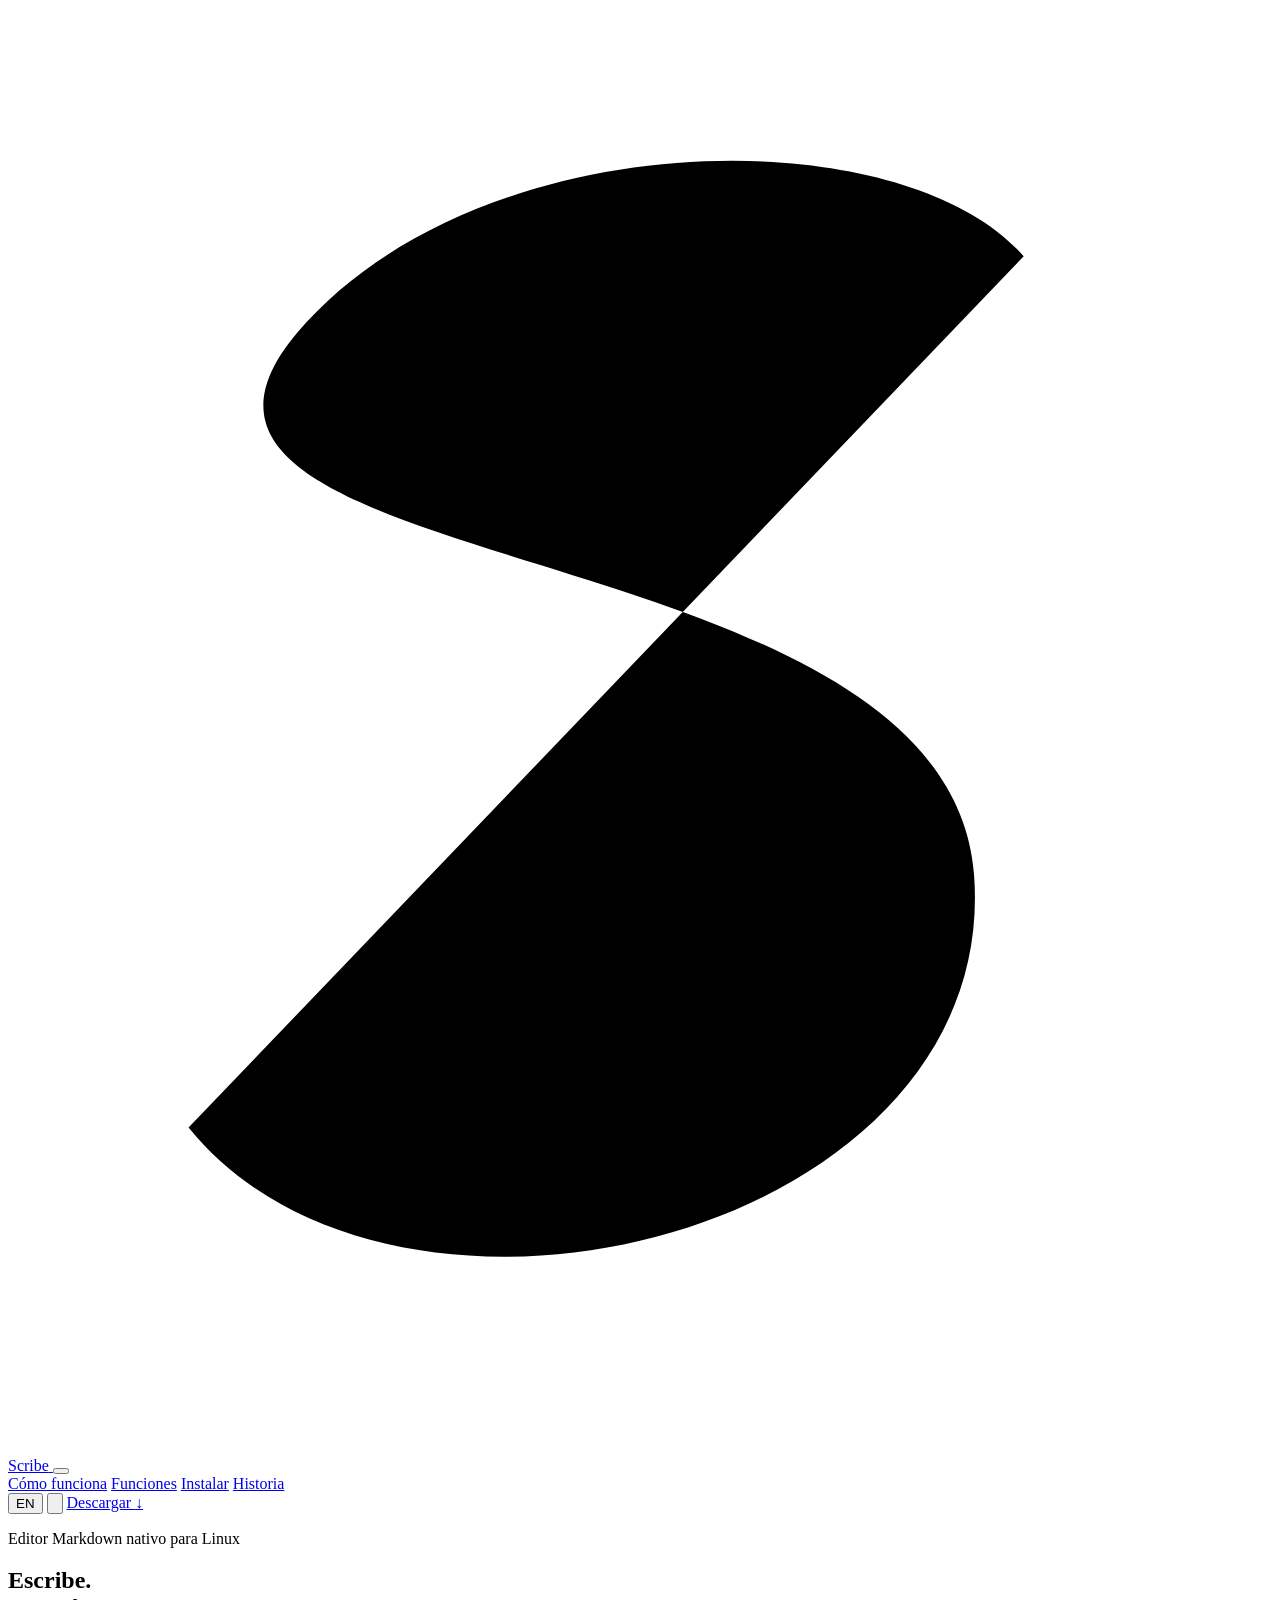
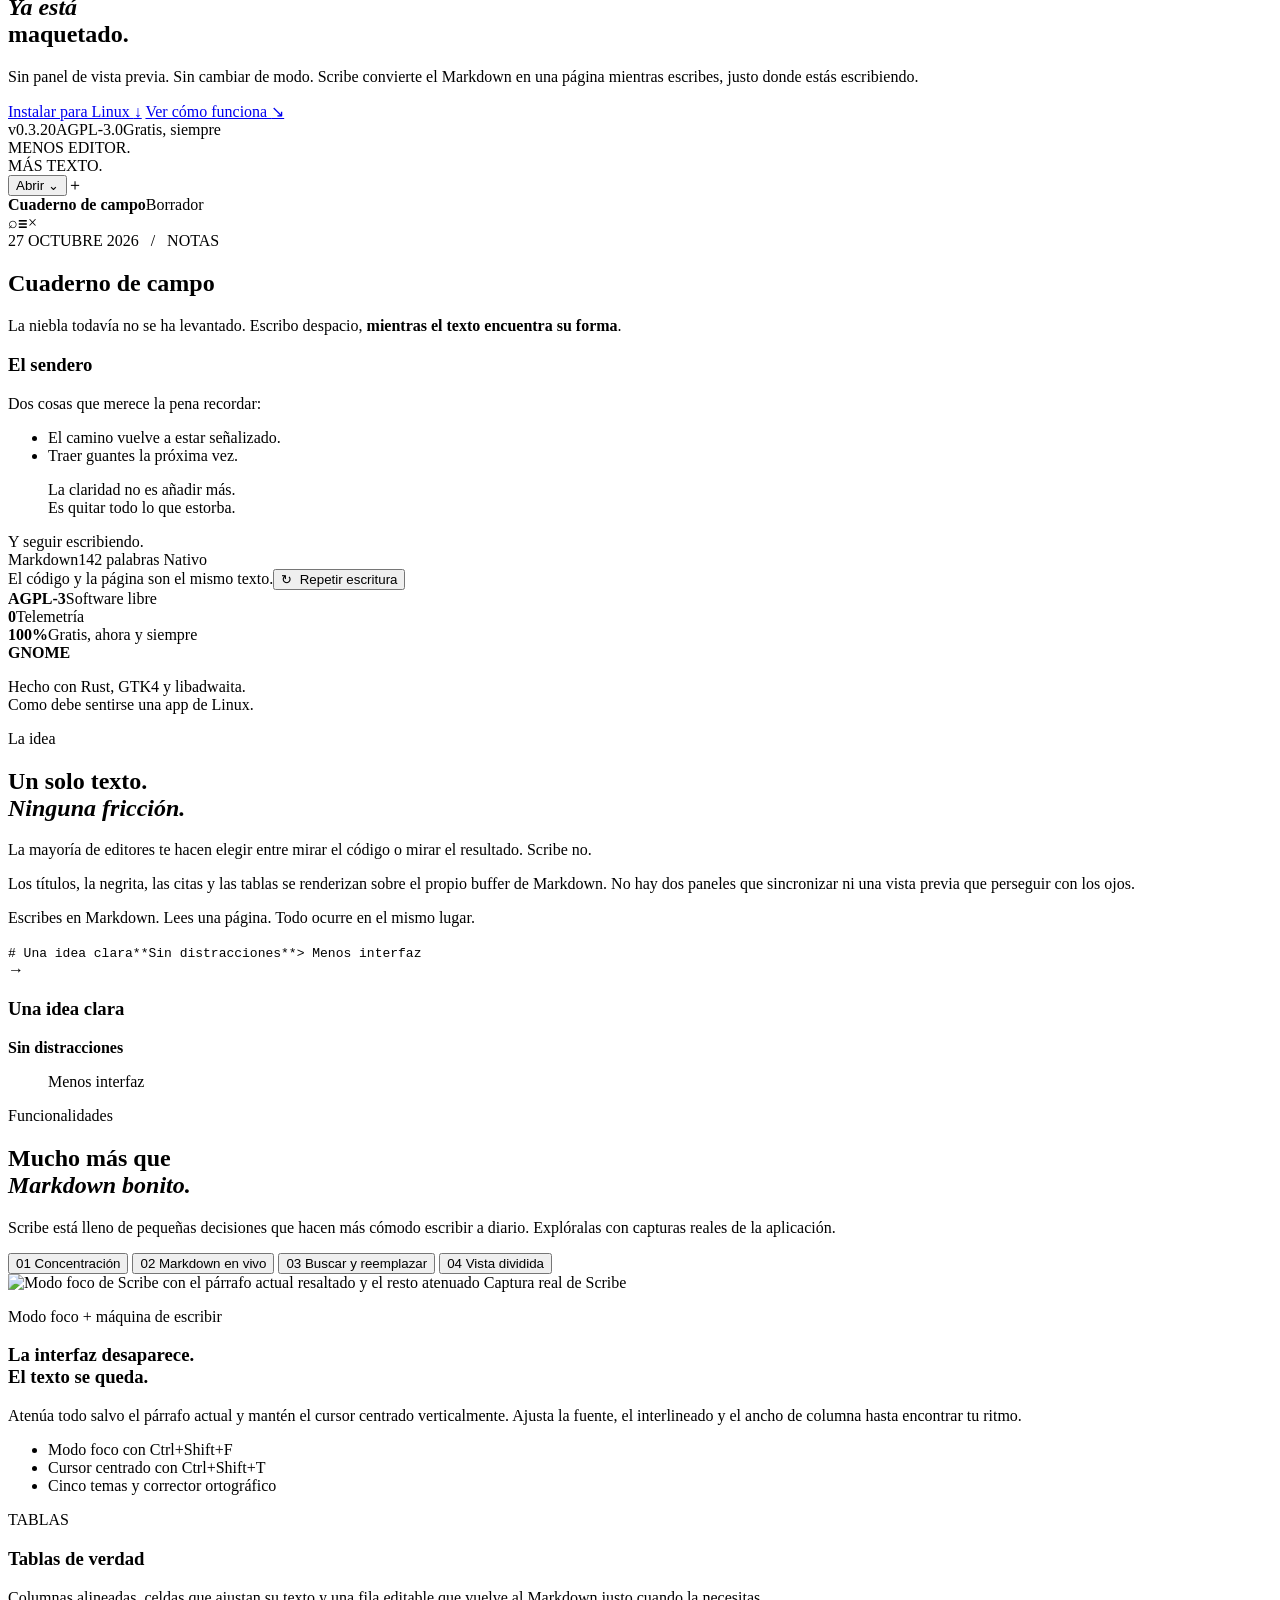
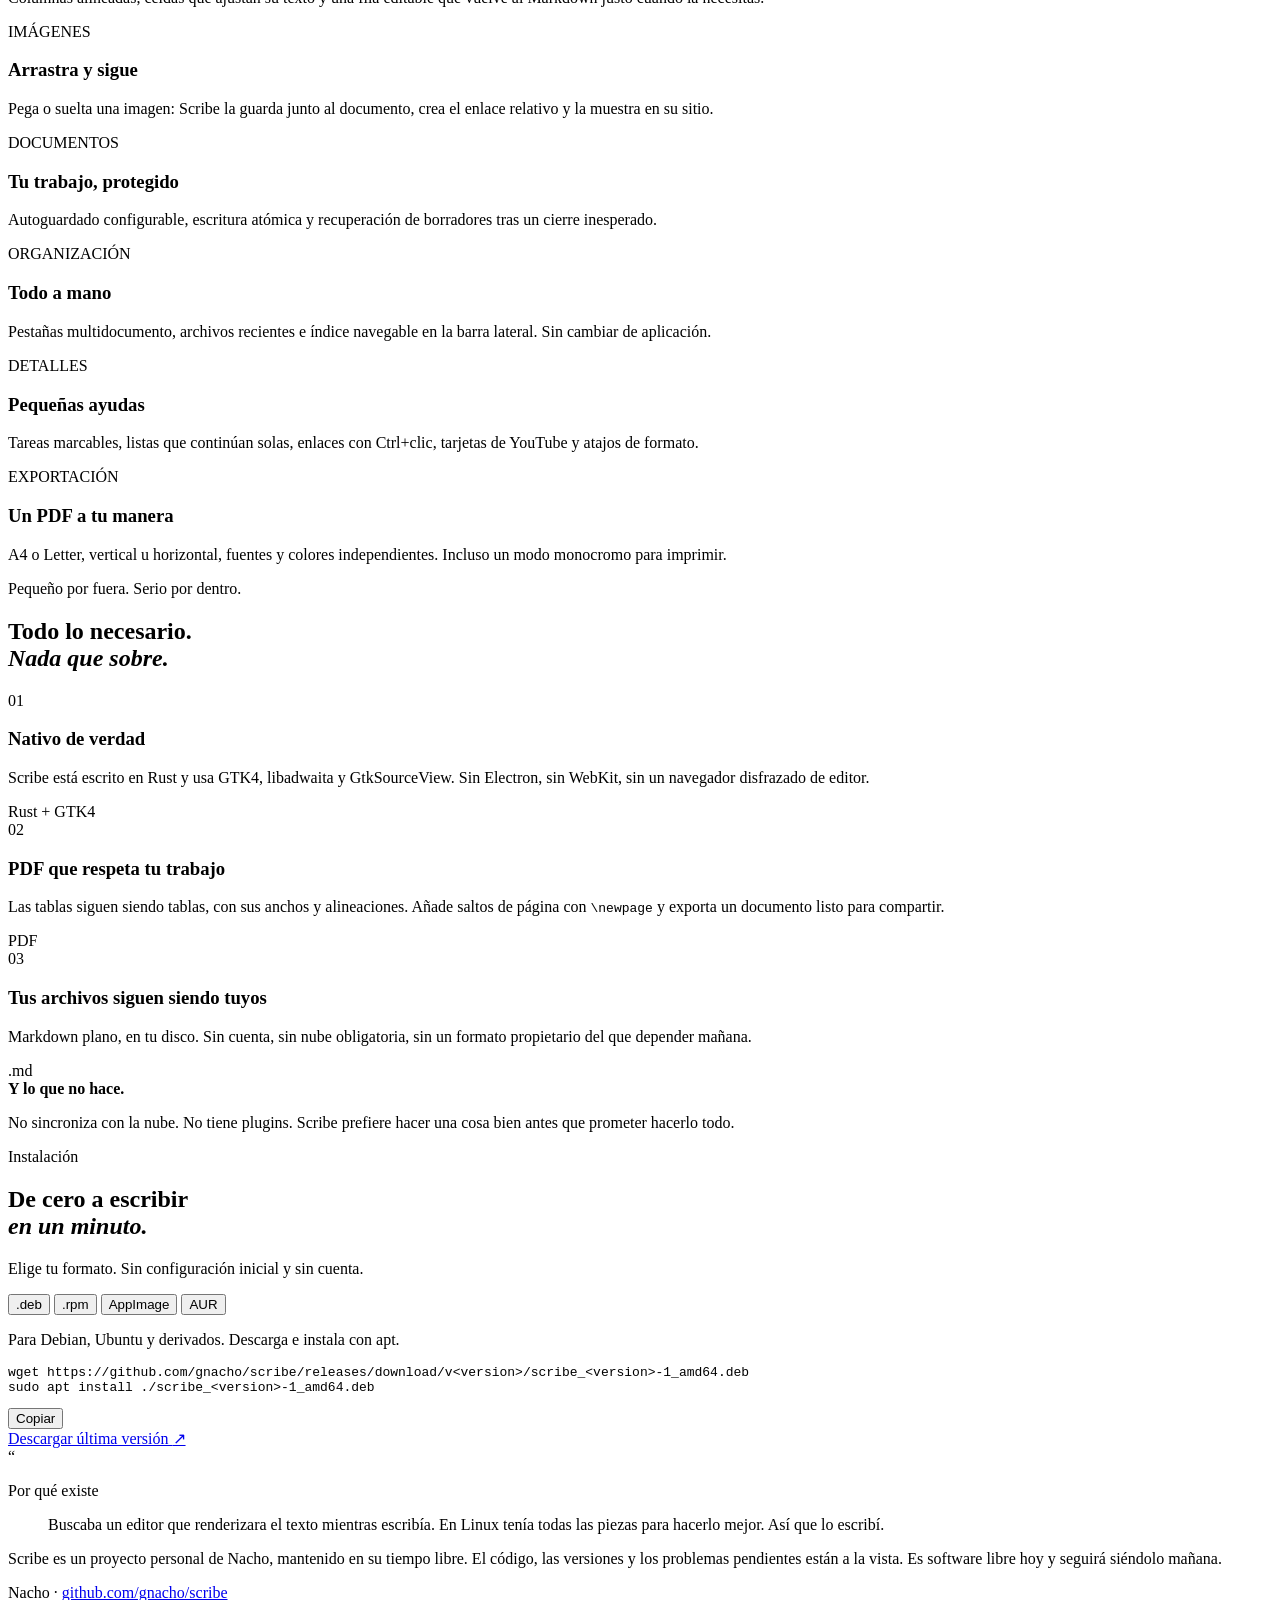
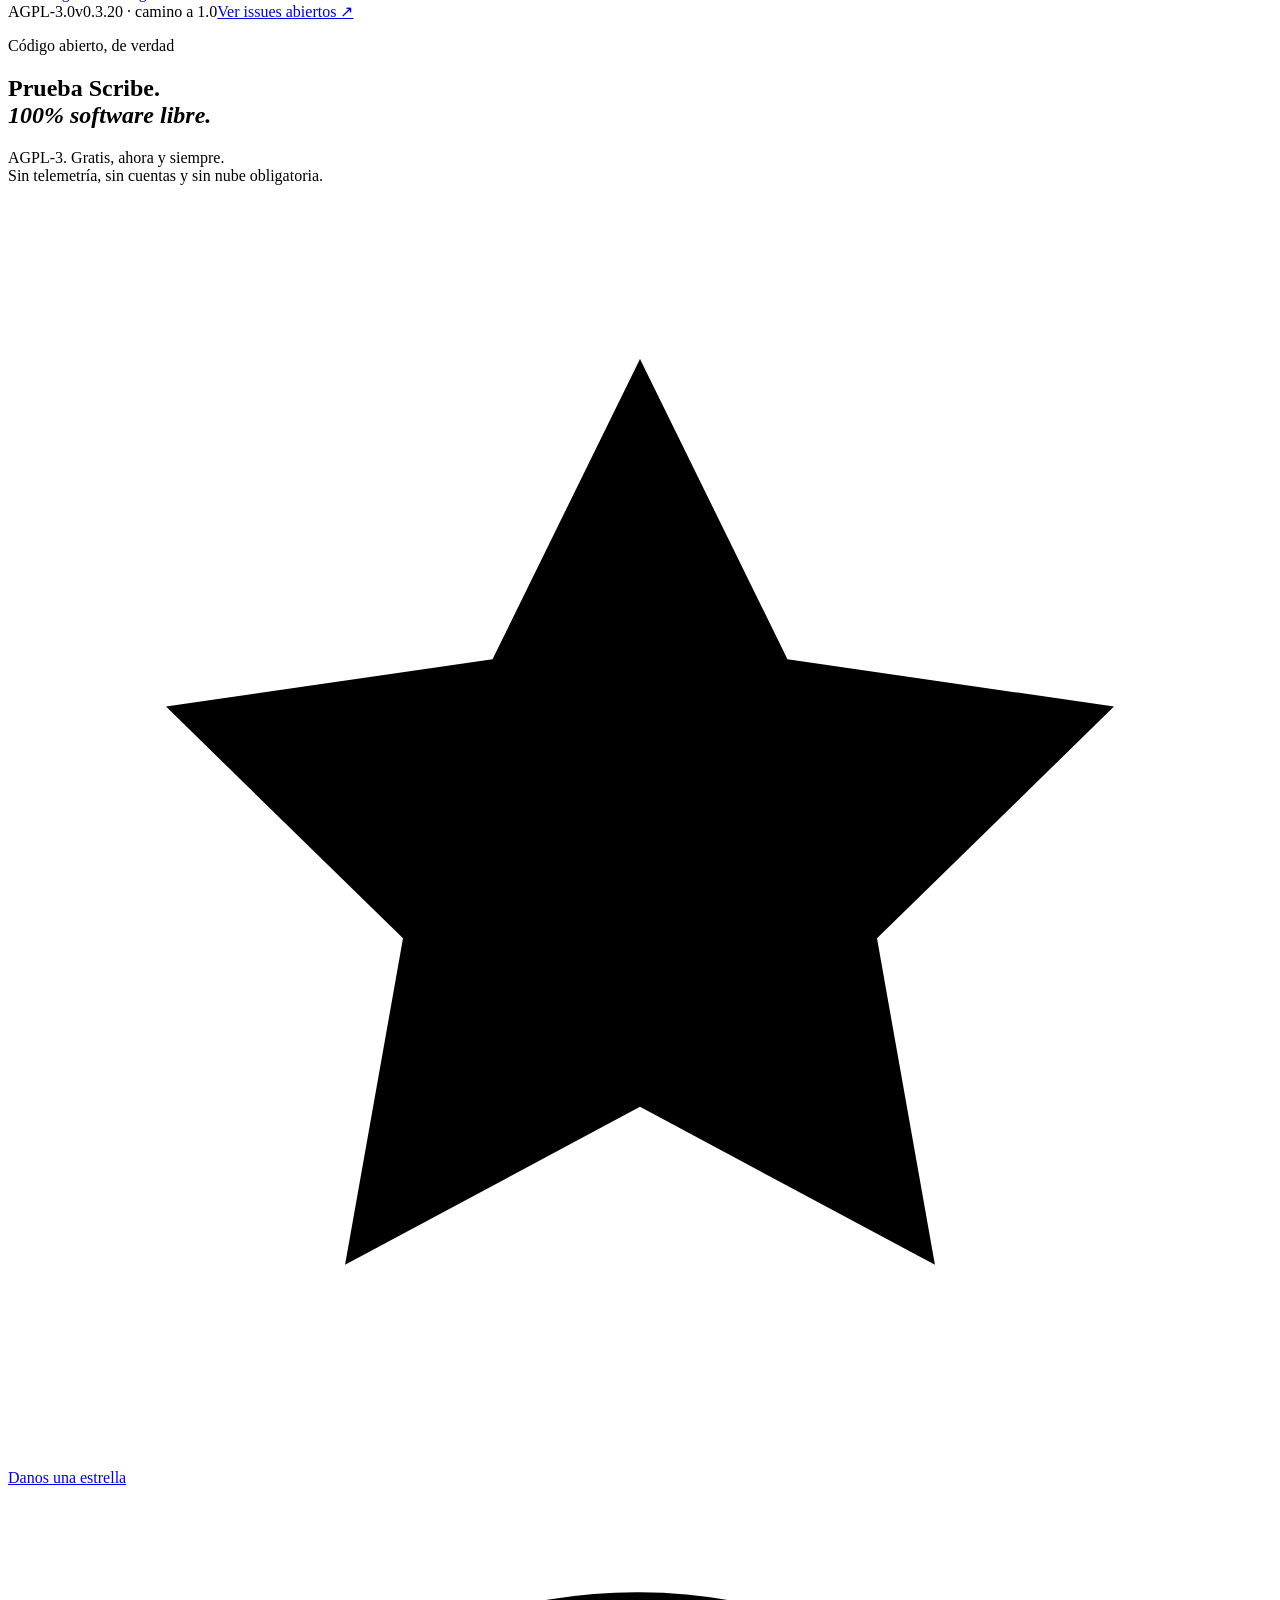
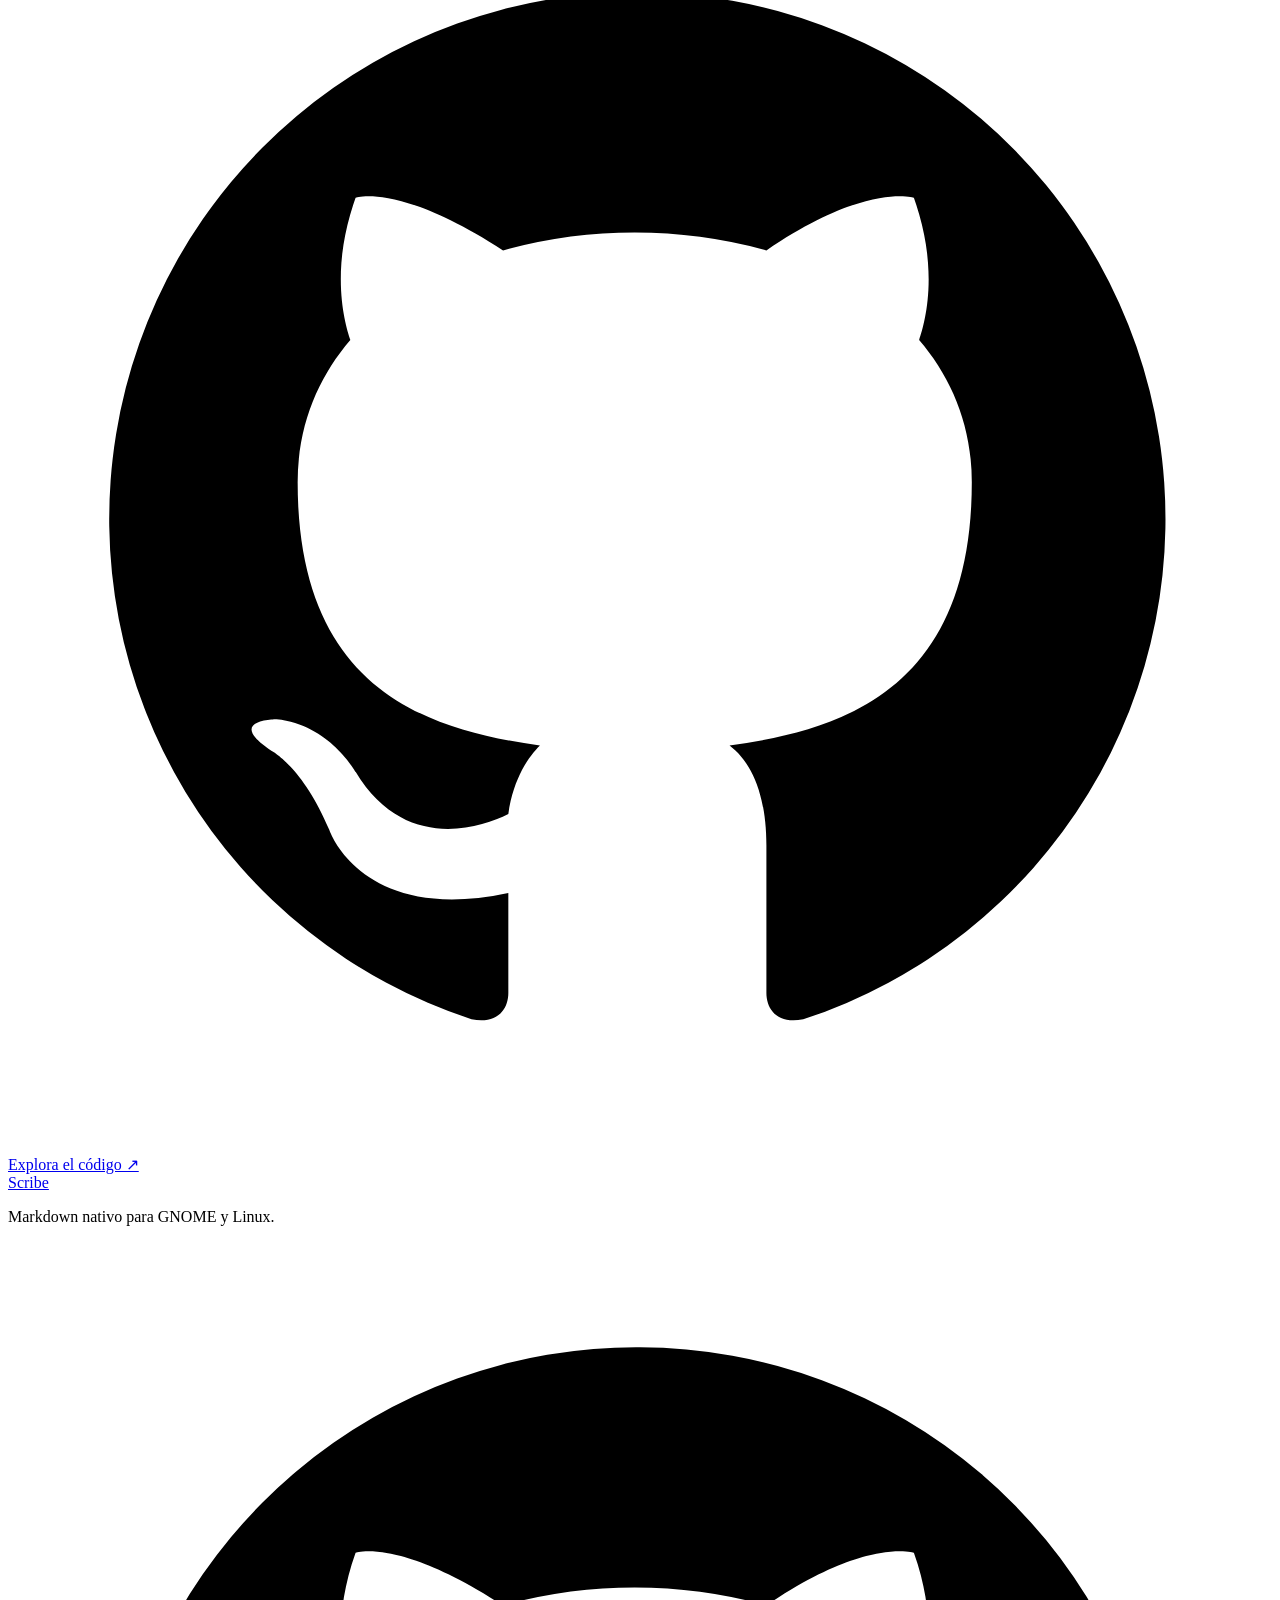
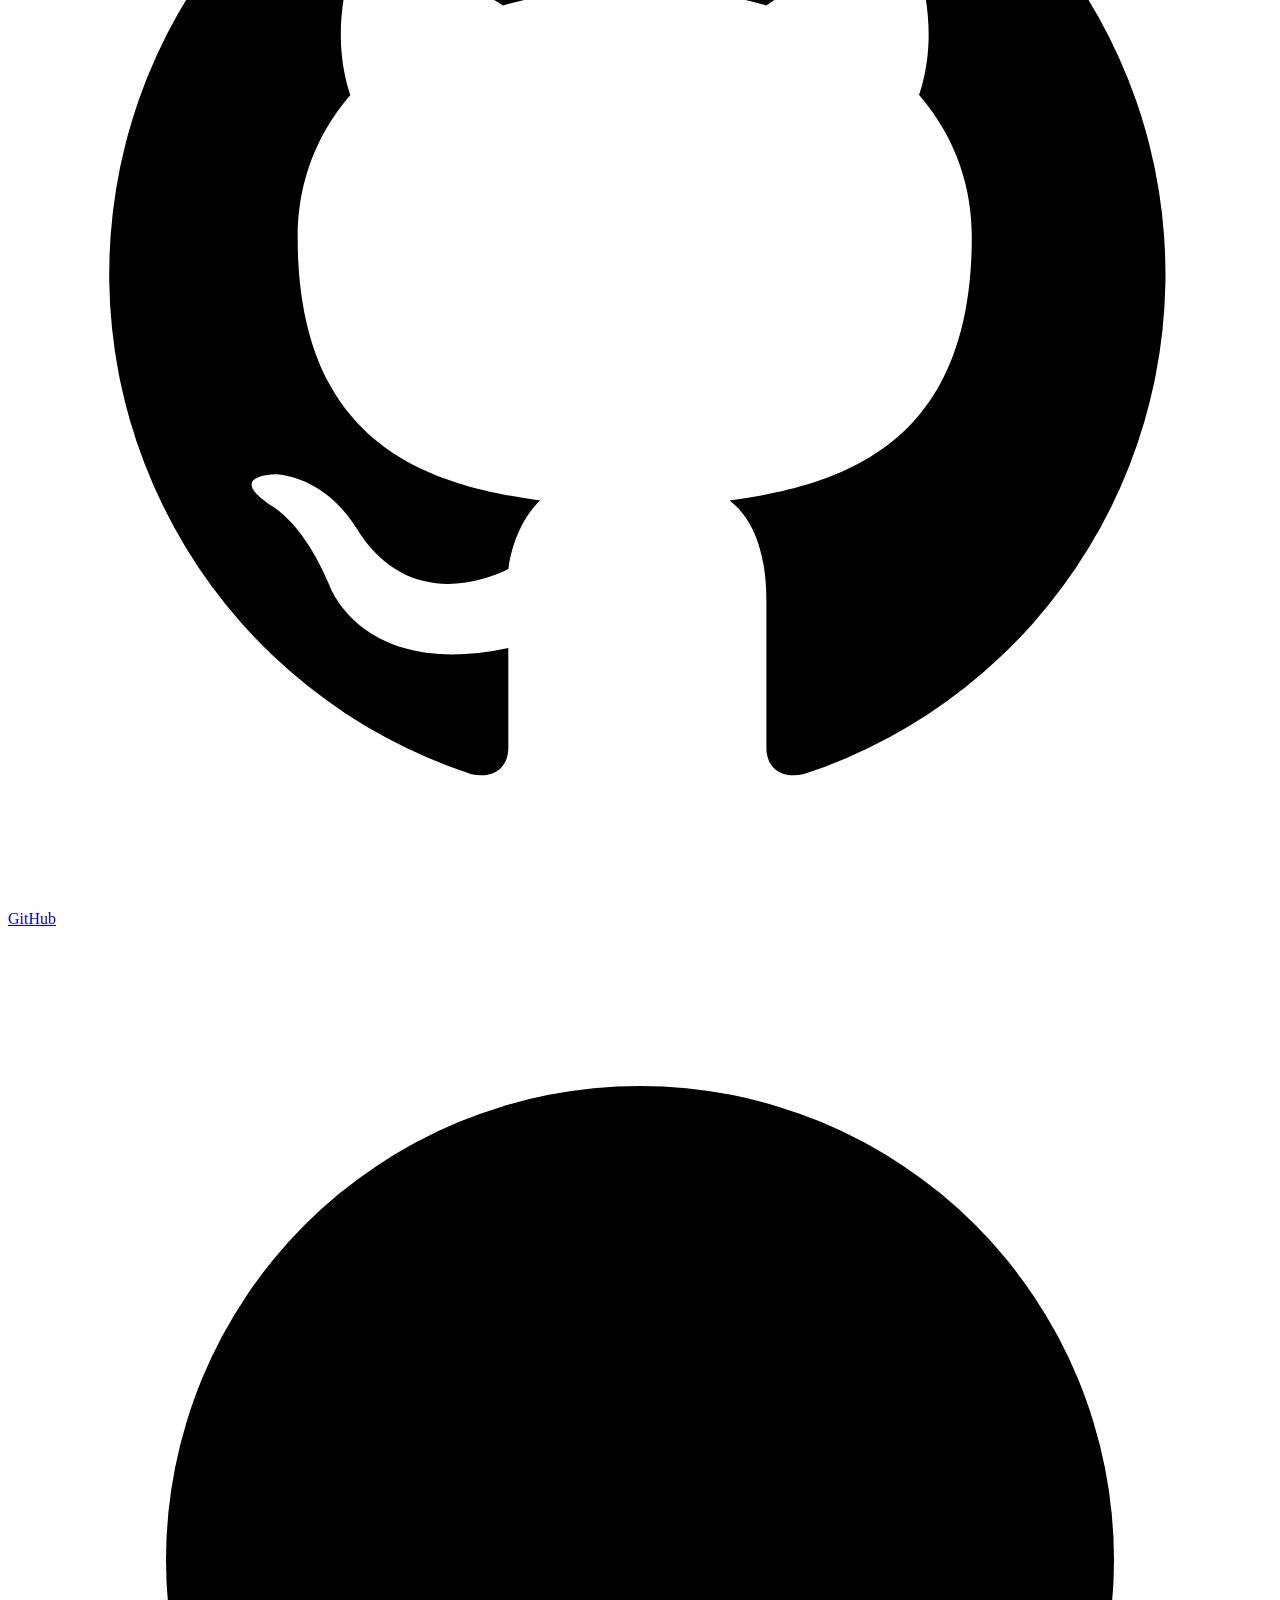
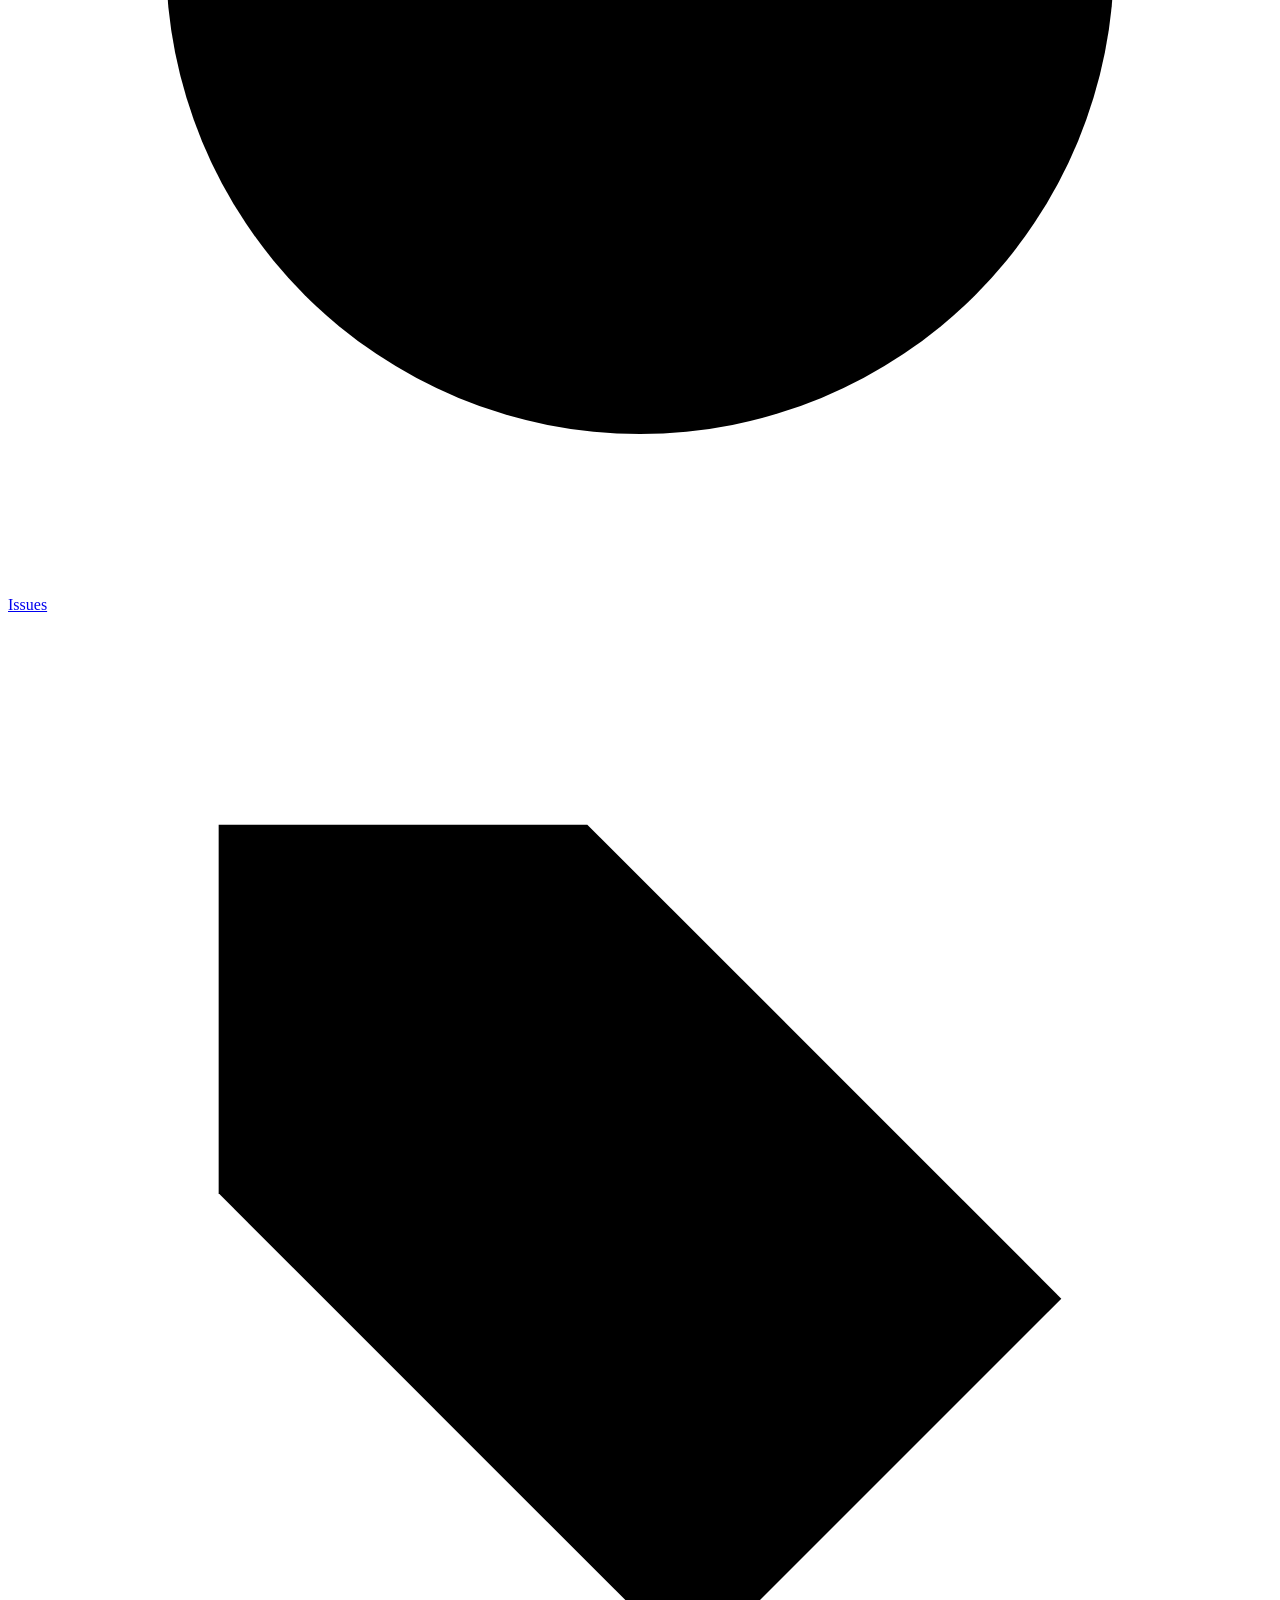
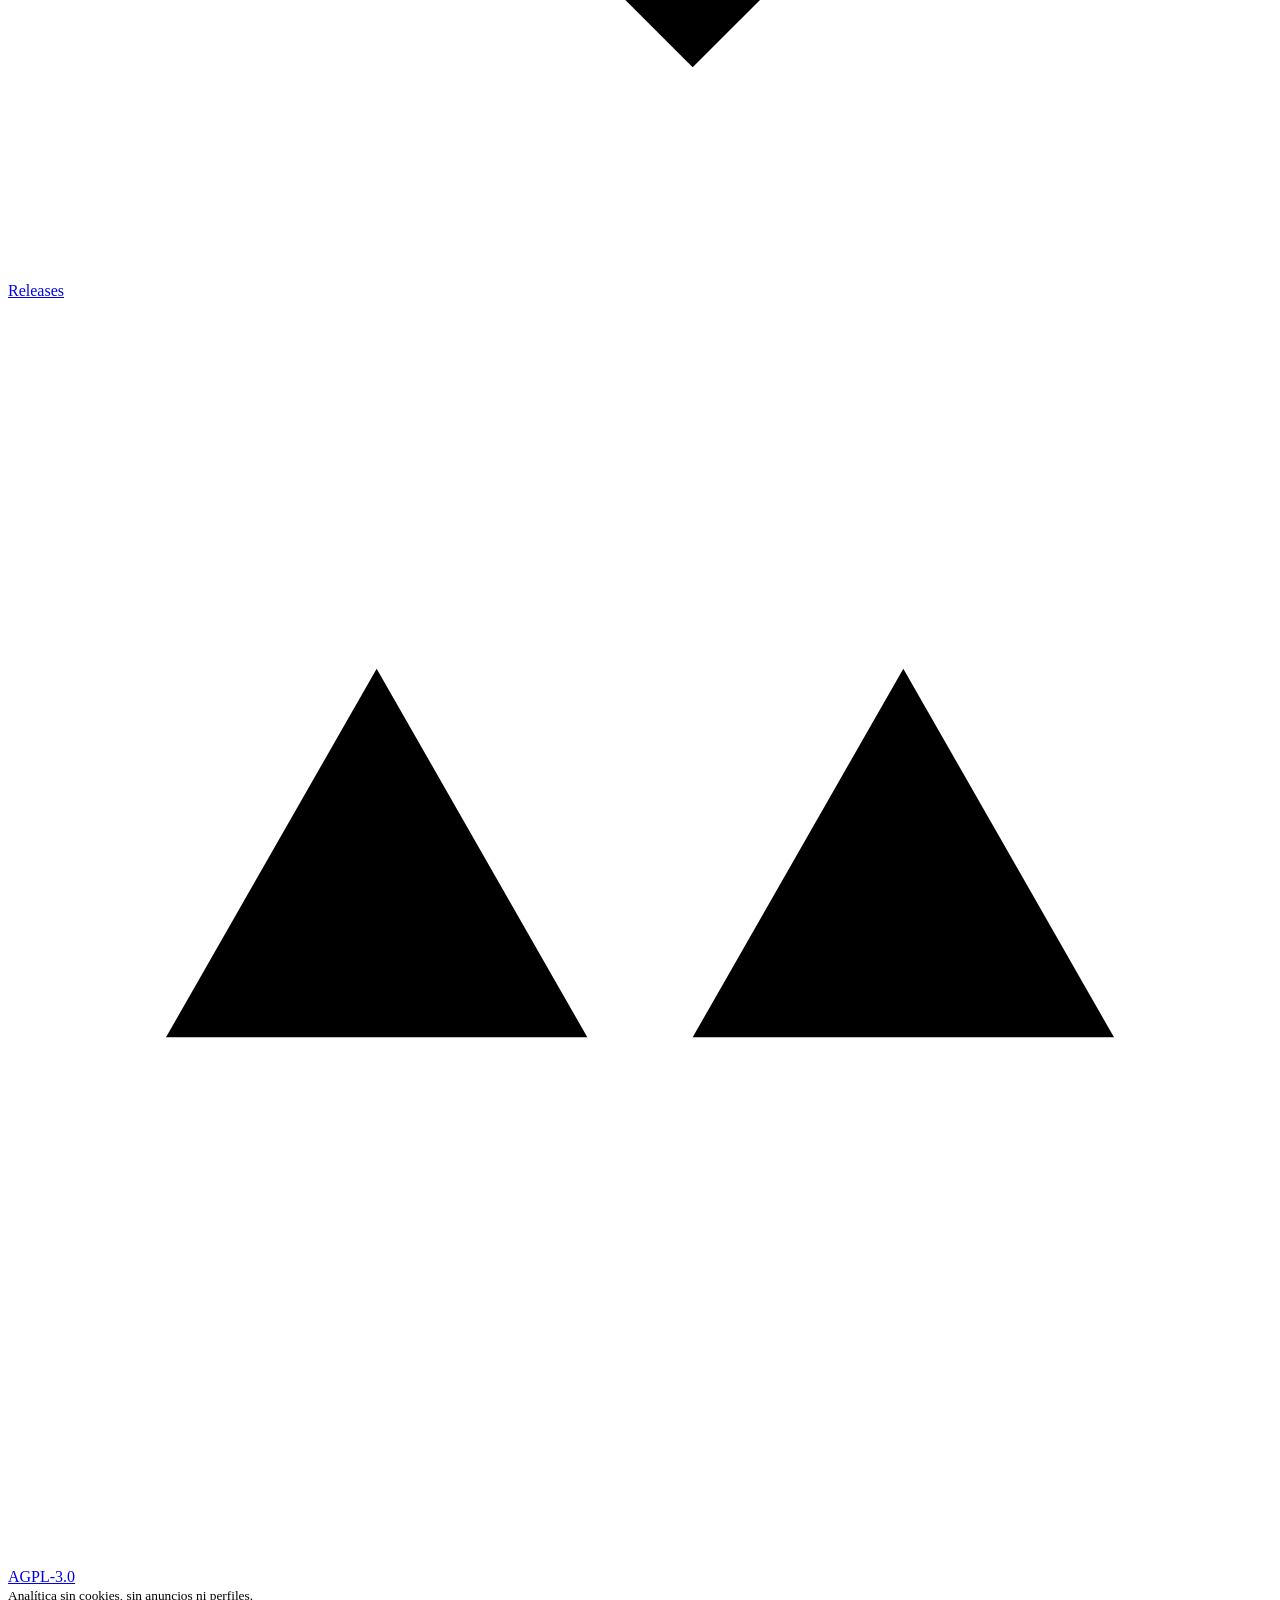
==== commit 5e20741d: "feat(landing): anchor install CTA and feature GNOME branding" ====
--- a/landing/index.html
+++ b/landing/index.html
@@ -59,7 +59,7 @@
         <h1>Escribe.<br><em>Ya está</em><br>maquetado.</h1>
         <p class="hero-intro">Sin panel de vista previa. Sin cambiar de modo. Scribe convierte el Markdown en una página mientras escribes, justo donde estás escribiendo.</p>
         <div class="hero-actions">
-          <a class="button" href="https://github.com/gnacho/scribe/releases/latest">Descargar para Linux <span aria-hidden="true">↓</span></a>
+          <a class="button" href="#instalar">Instalar para Linux <span aria-hidden="true">↓</span></a>
           <a class="text-link" href="#experiencia">Ver cómo funciona <span aria-hidden="true">↘</span></a>
         </div>
         <div class="release-meta"><span>v0.3.20</span><span>AGPL-3.0</span><span>Gratis, siempre</span></div>
@@ -93,7 +93,7 @@
       <div><strong>AGPL-3</strong><span>Software libre</span></div>
       <div><strong>0</strong><span>Telemetría</span></div>
       <div><strong>100%</strong><span>Gratis, ahora y siempre</span></div>
-      <p>Hecho con Rust, GTK4 y libadwaita.<br>Como debe sentirse una app de Linux.</p>
+      <div class="proof-gnome"><strong>GNOME</strong><p>Hecho con Rust, GTK4 y libadwaita.<br>Como debe sentirse una app de Linux.</p></div>
     </section>
 
     <section class="experience section" id="experiencia">
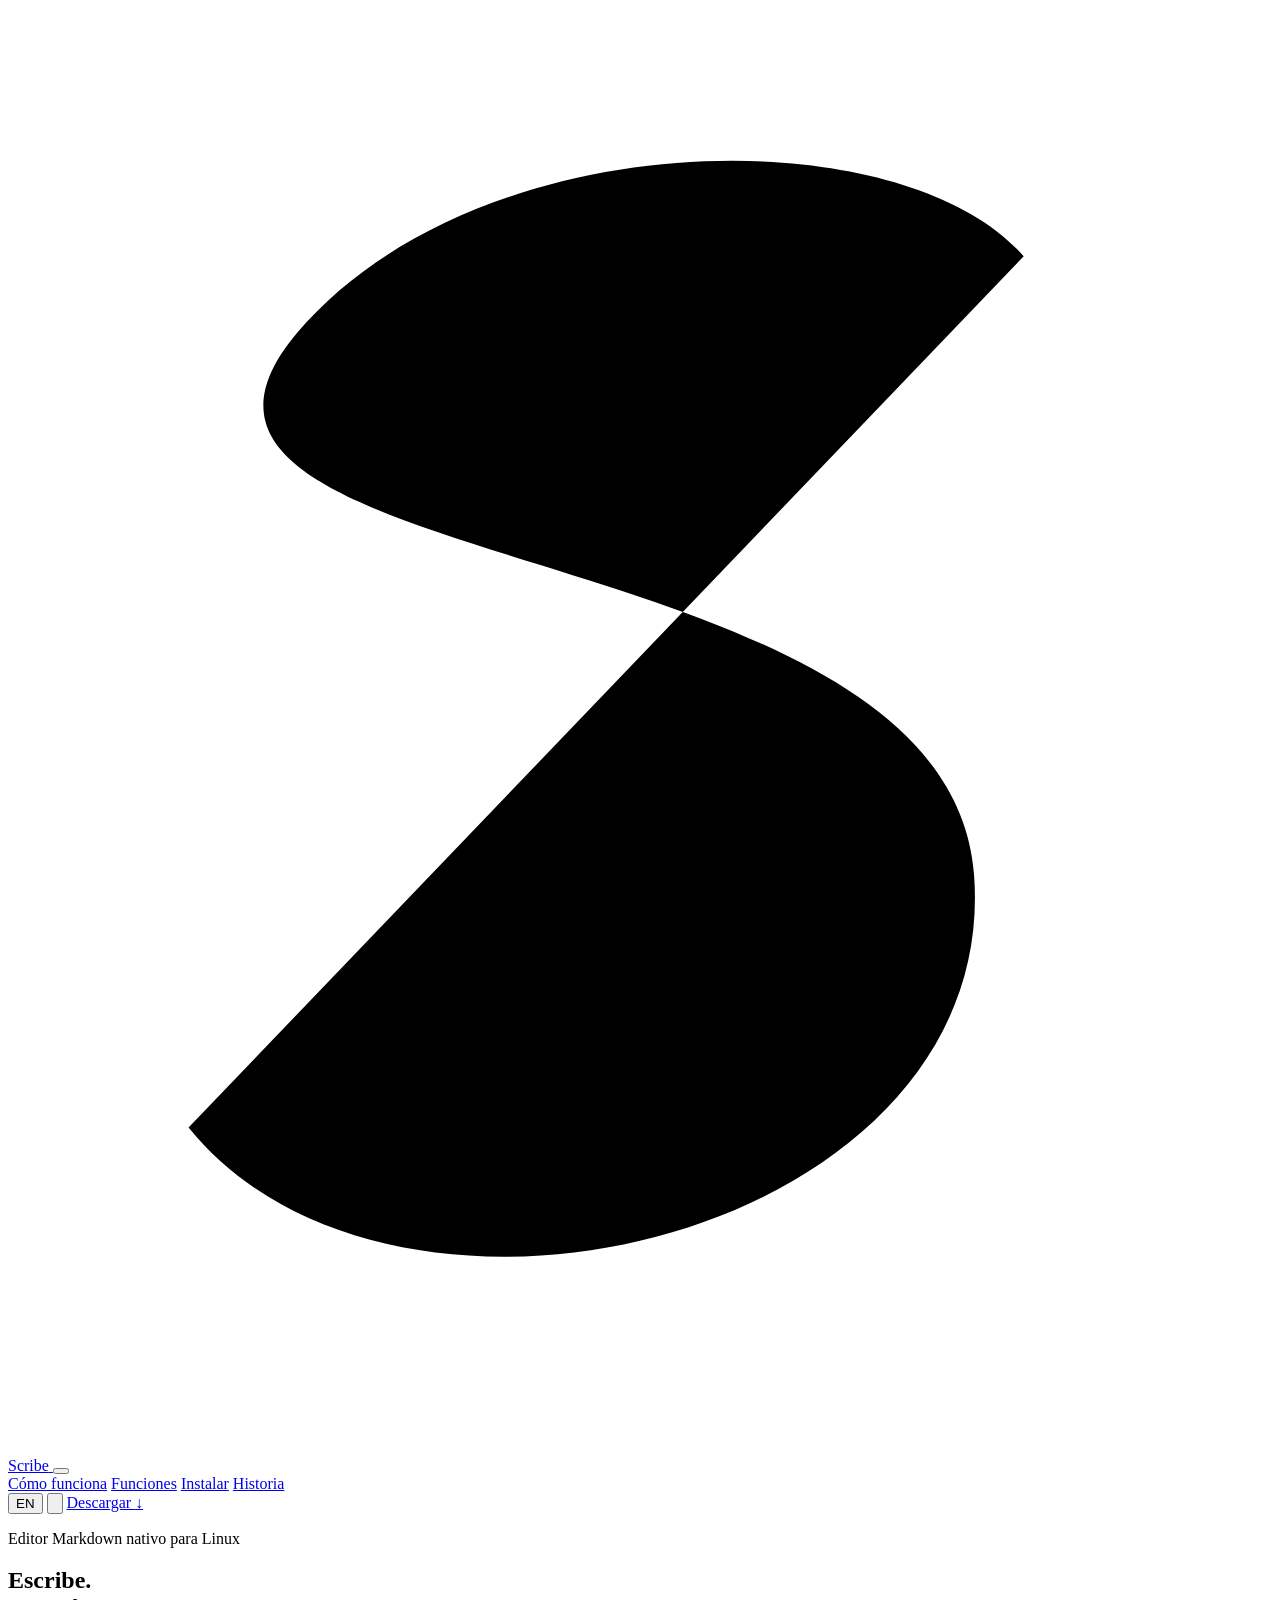
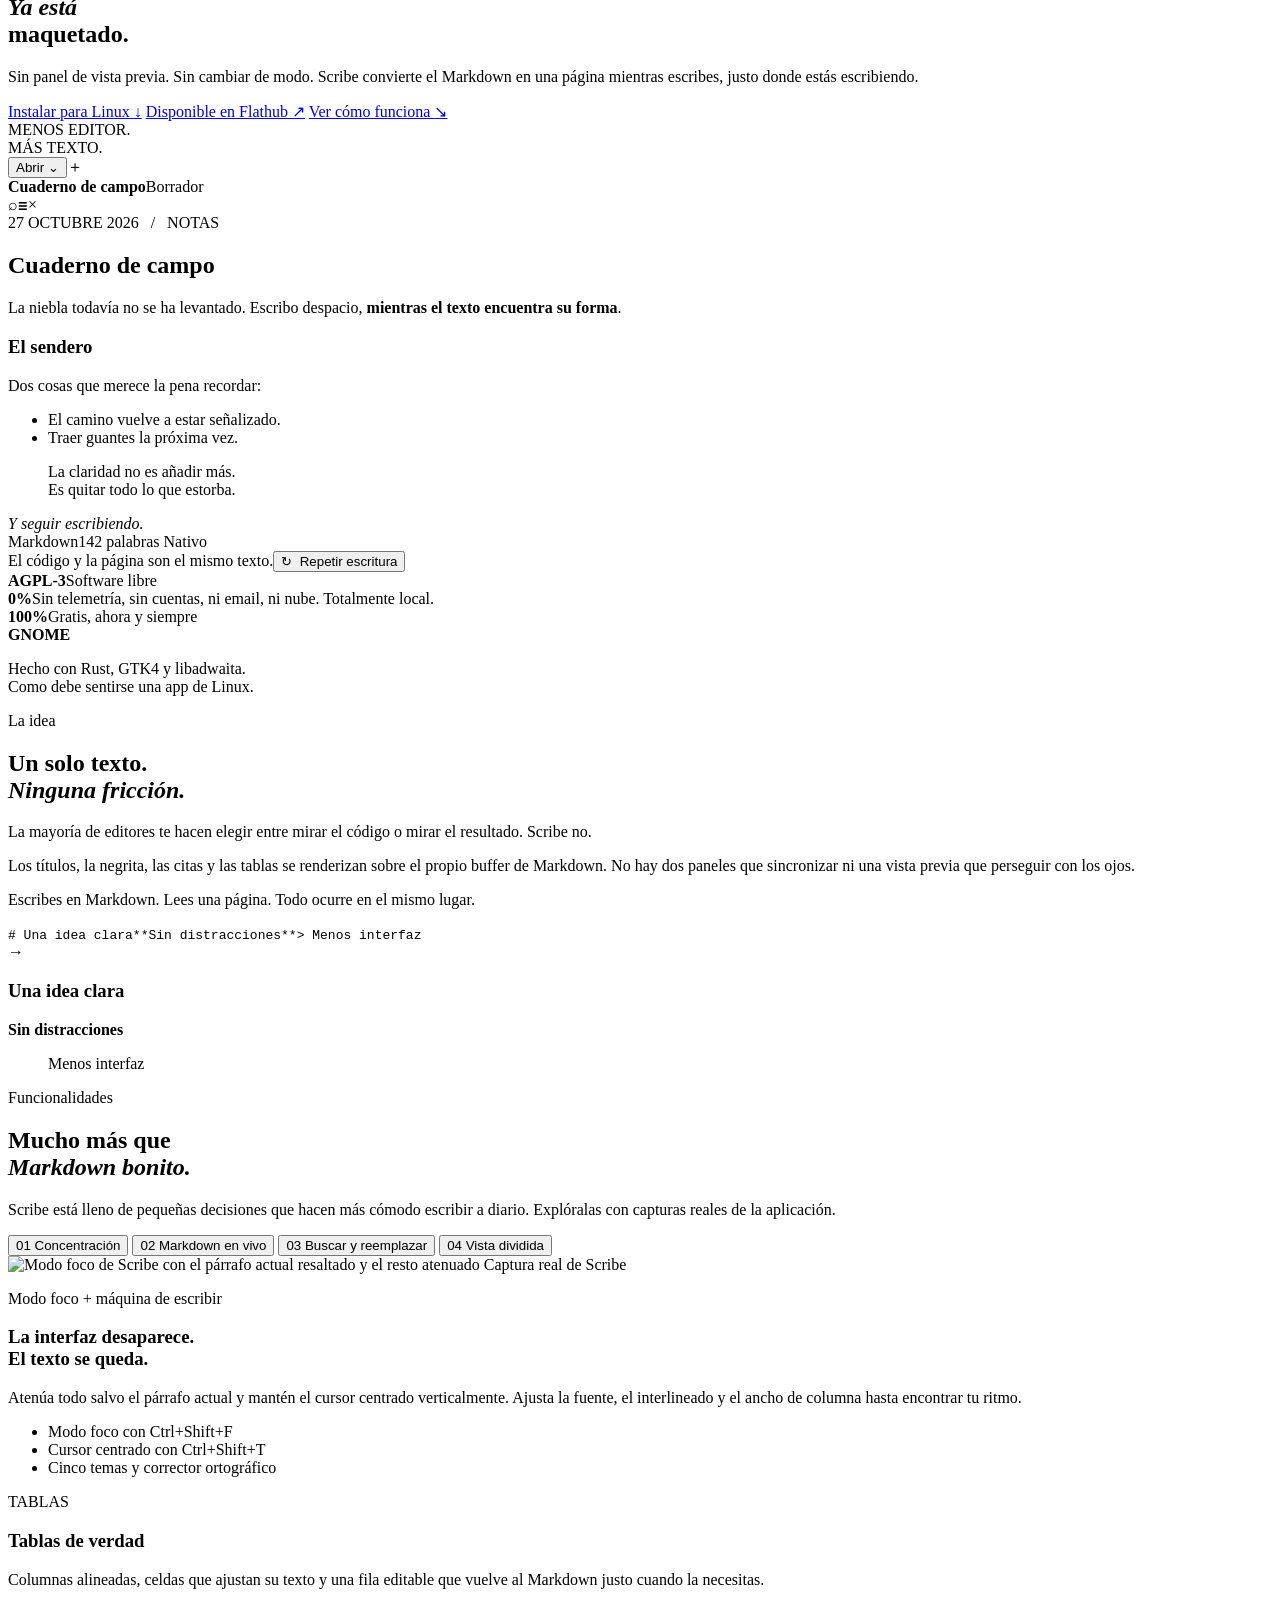
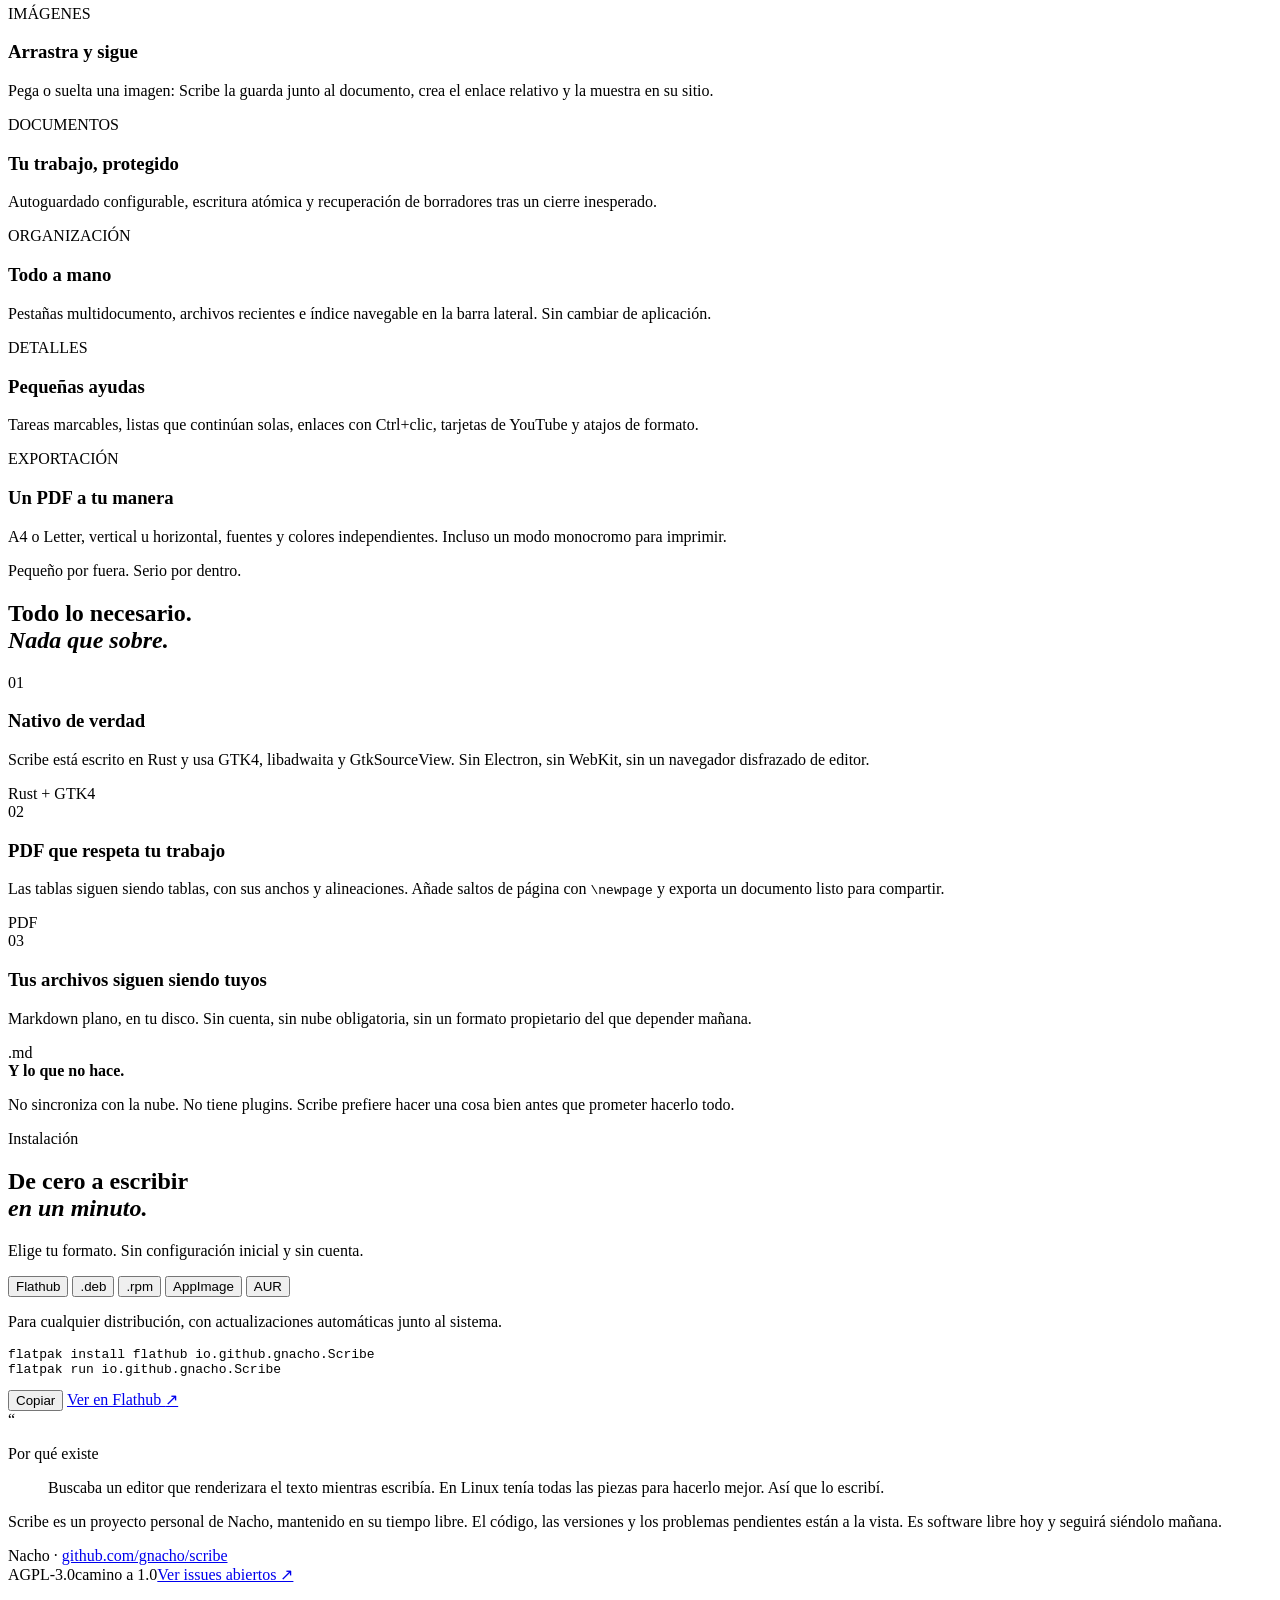
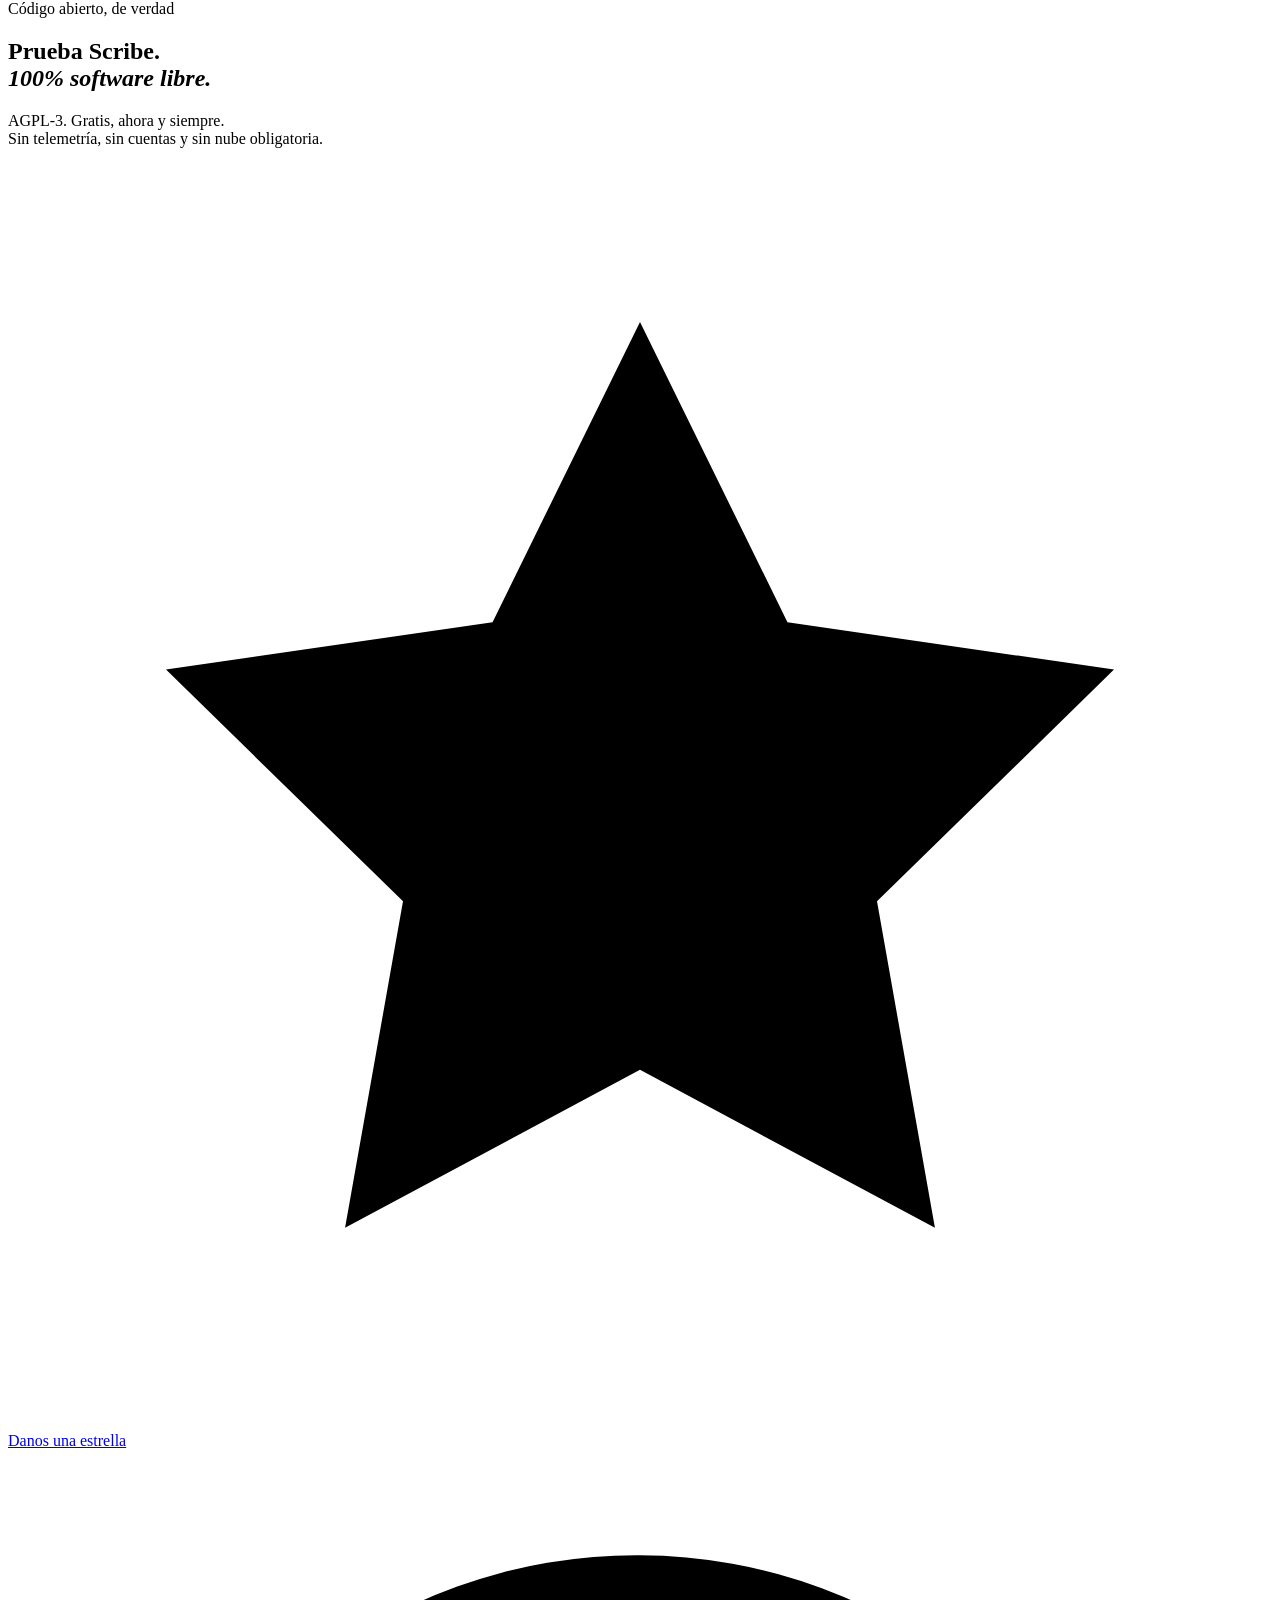
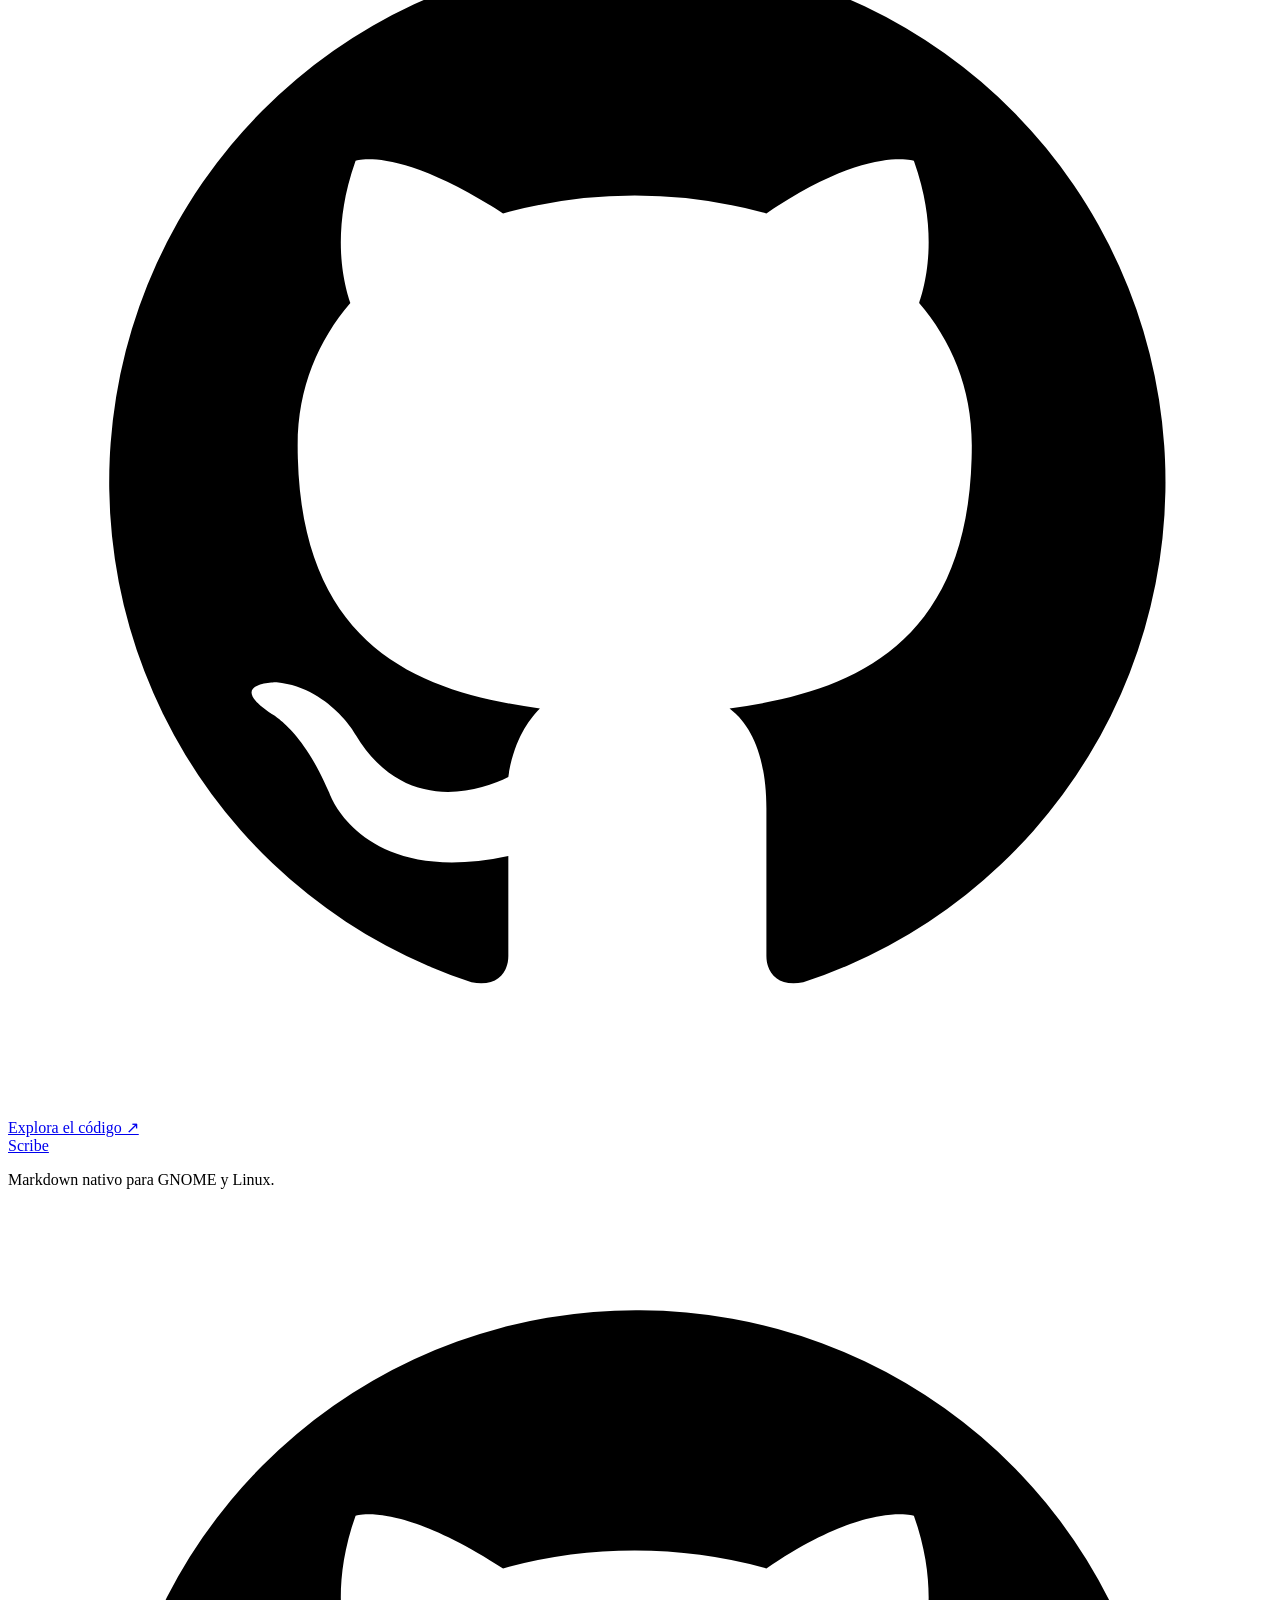
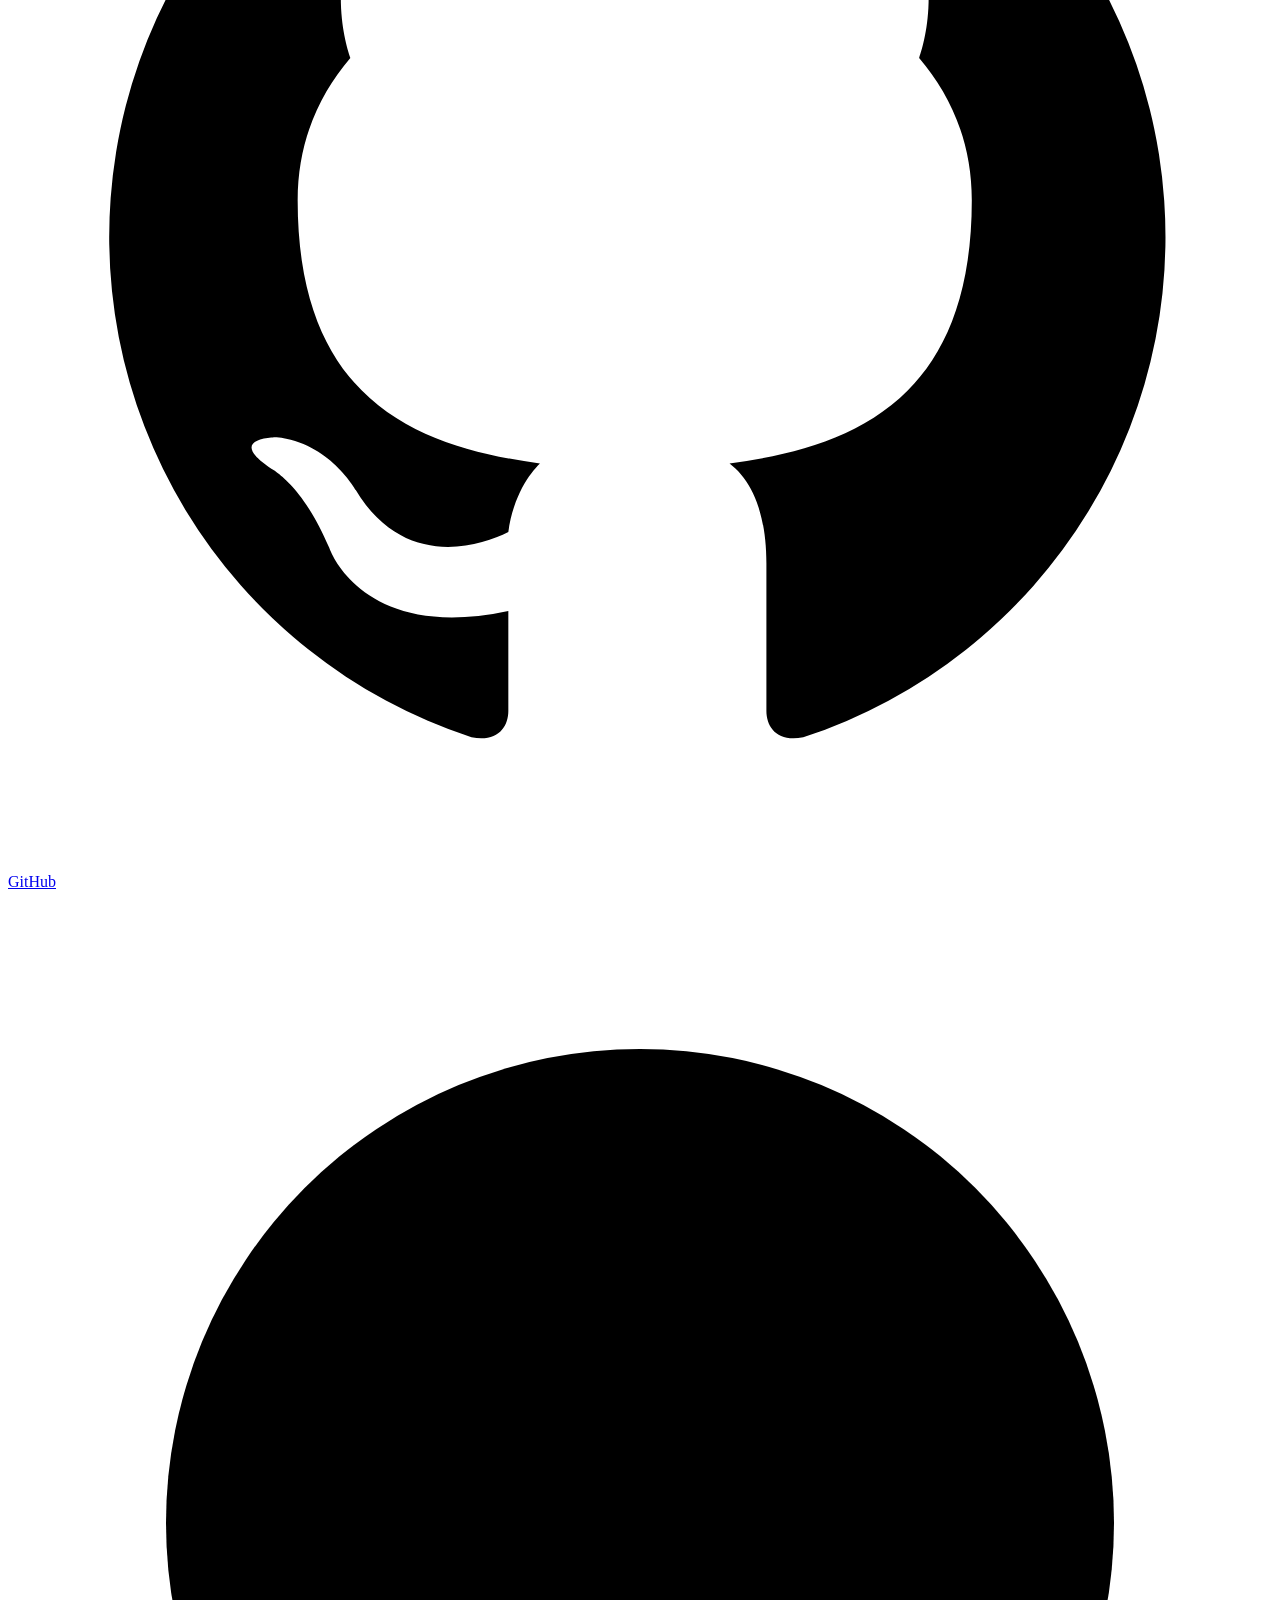
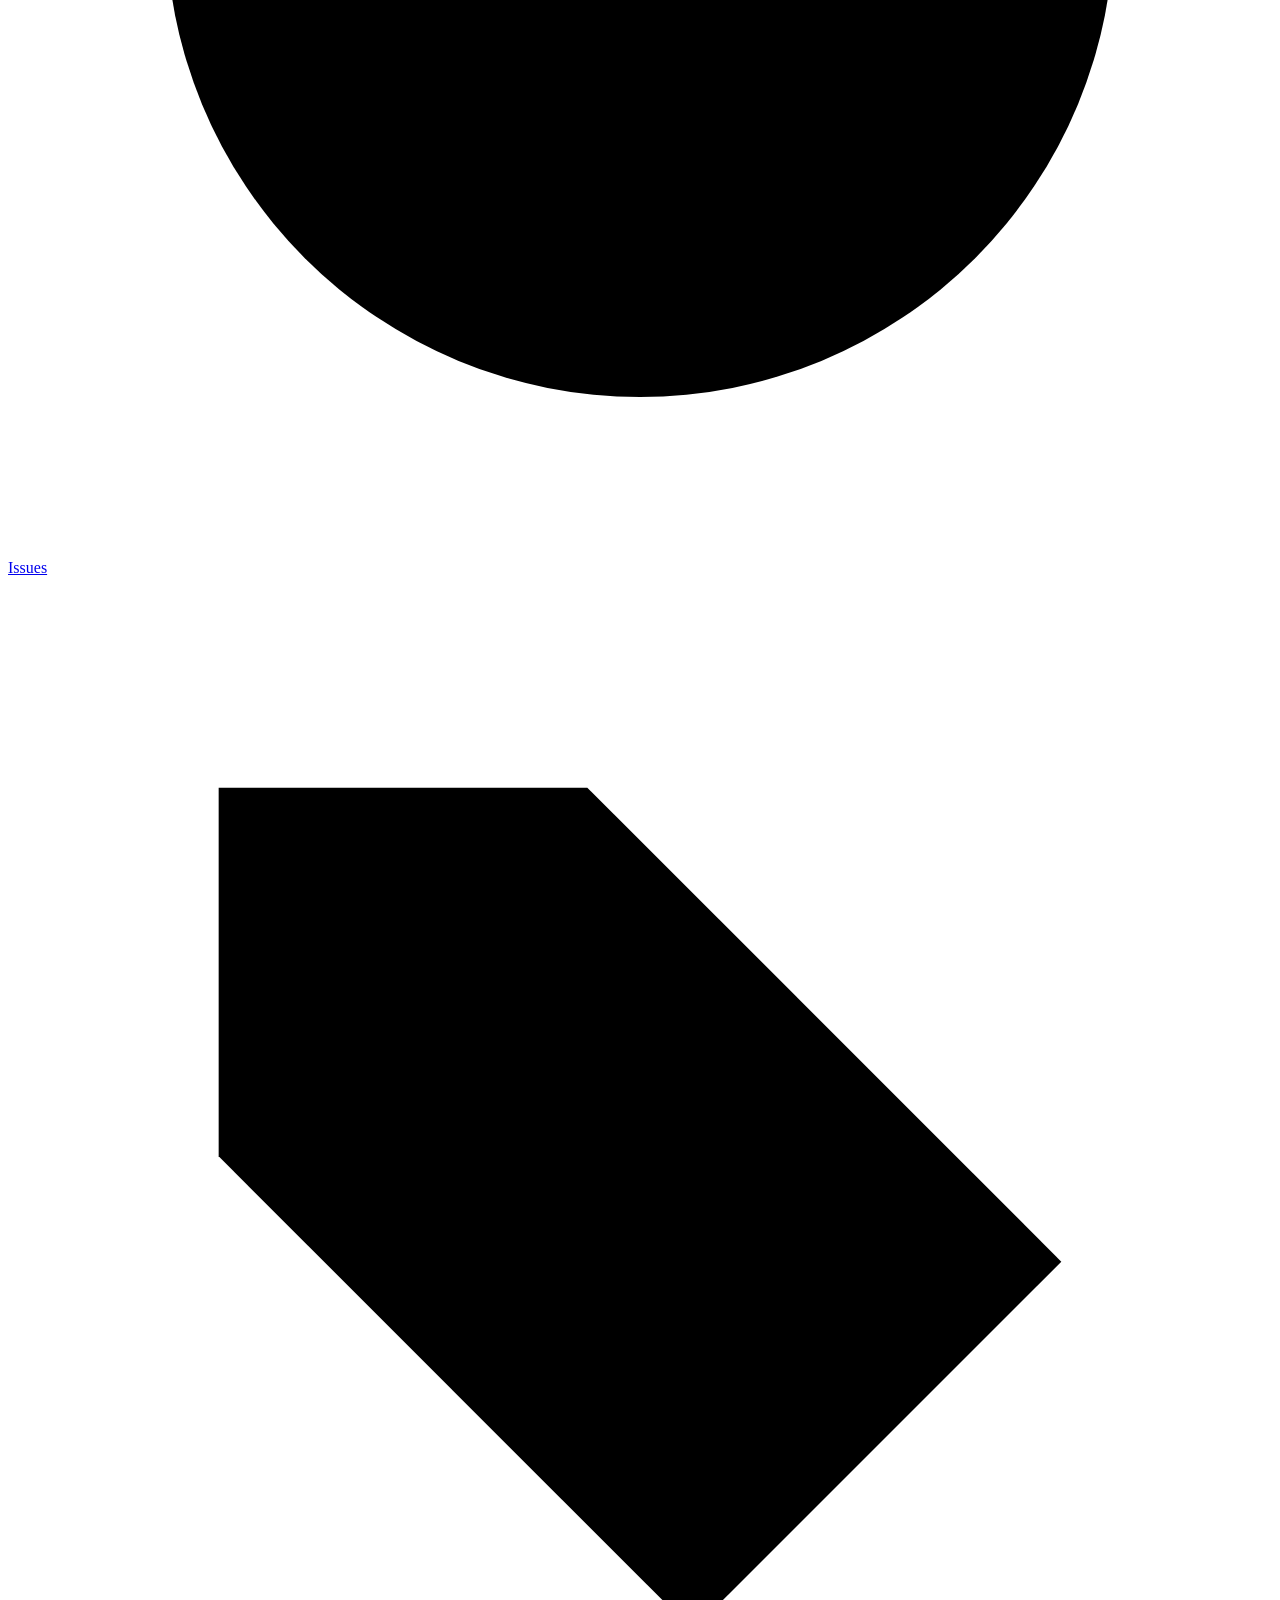
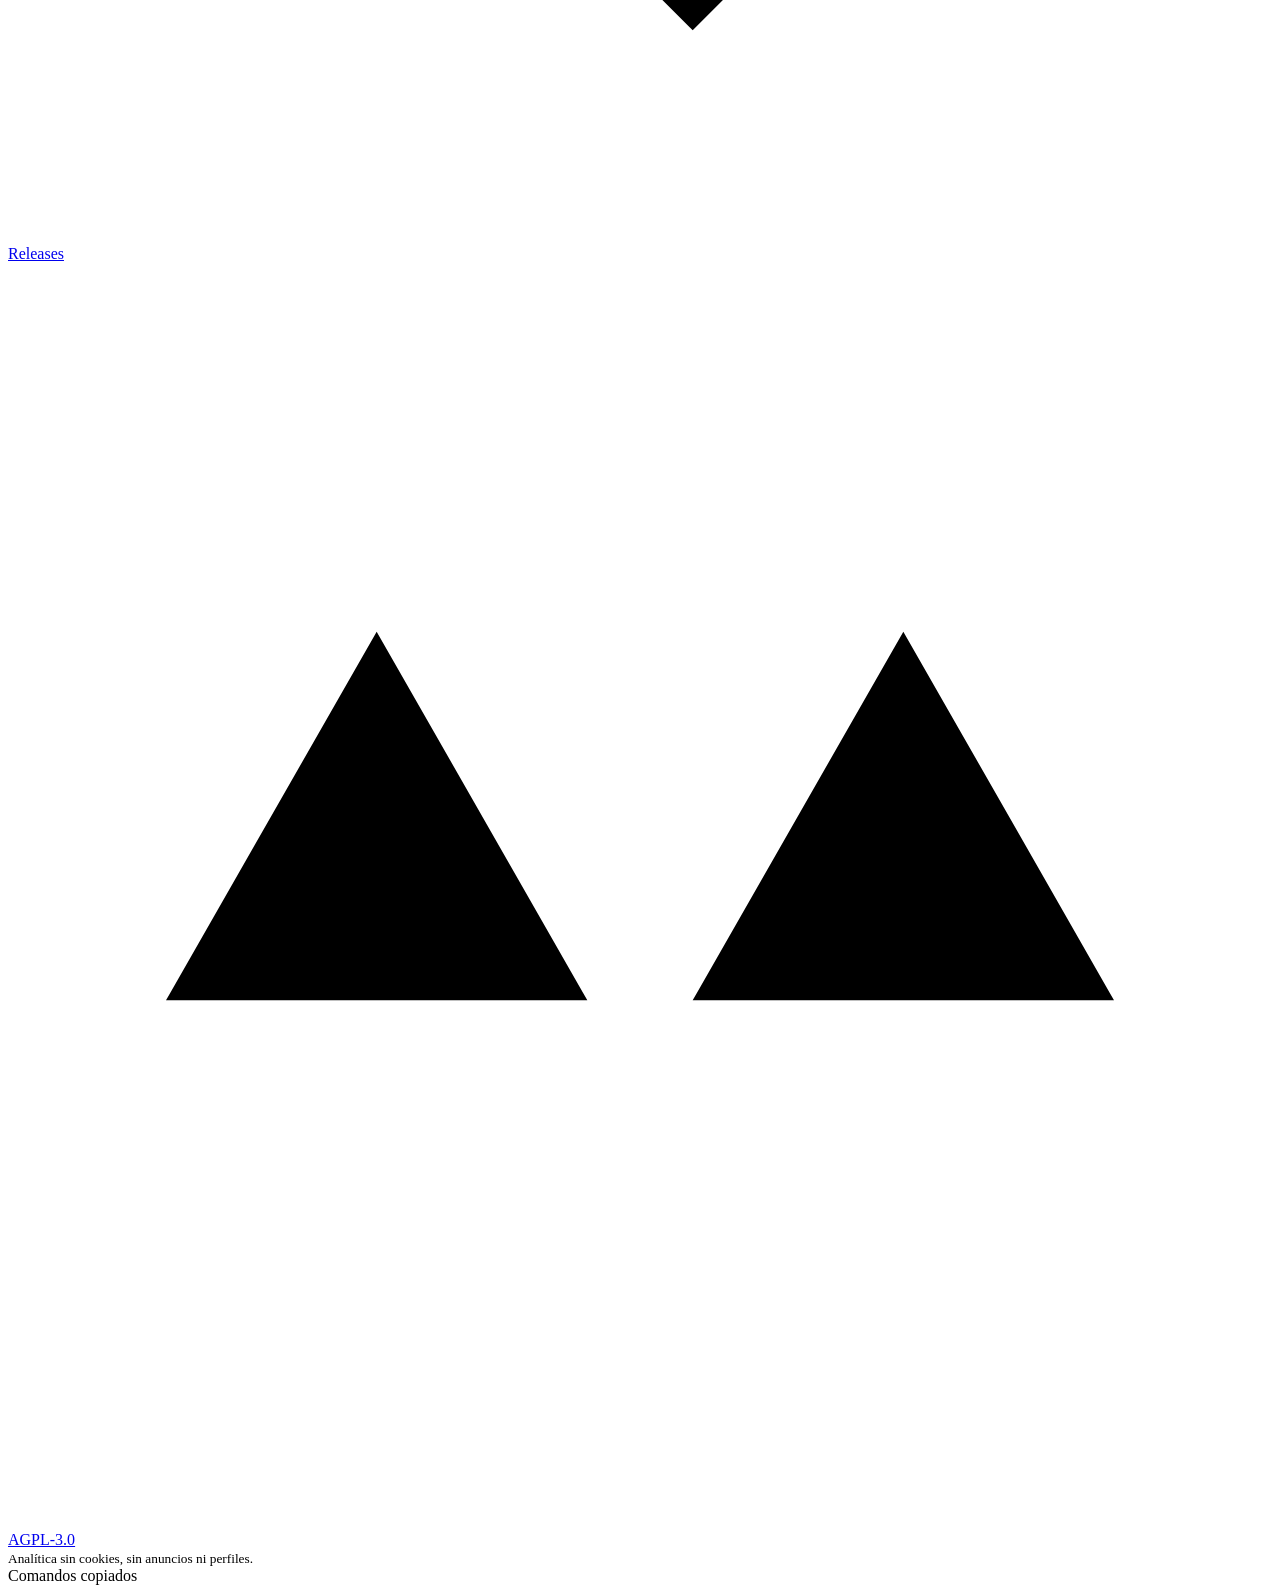
==== commit 7c58fb24: "feat(landing): add the Flathub install tab and match the published site" ====
--- a/landing/index.html
+++ b/landing/index.html
@@ -5,8 +5,8 @@
   <meta name="viewport" content="width=device-width, initial-scale=1.0" />
   <meta name="description" content="Scribe es un editor Markdown nativo para Linux. Software libre AGPL-3, sin telemetría, cuentas ni nube obligatoria." />
   <title>Scribe — Escribe. Ya está maquetado.</title>
-  <link rel="stylesheet" href="/src/fonts.css" />
-  <link rel="stylesheet" href="/src/style.css" />
+  <link rel="stylesheet" href="/src/fonts.css?v=20261027a" />
+  <link rel="stylesheet" href="/src/style.css?v=20261027a" />
   <link rel="canonical" href="https://scribe.cloudless.club/" />
   <link rel="icon" href="/assets/app-icon.svg" type="image/svg+xml" />
   <link rel="icon" href="/assets/favicon.png" type="image/png" sizes="64x64" />
@@ -24,7 +24,7 @@
   <meta name="twitter:title" content="Scribe - Escribe. Ya está maquetado." />
   <meta name="twitter:description" content="Scribe es un editor Markdown nativo para Linux. Software libre AGPL-3, sin telemetría, cuentas ni nube obligatoria." />
   <meta name="twitter:image" content="https://scribe.cloudless.club/assets/og.png" />
-  <script type="application/ld+json">{"@context":"https://schema.org","@type":"SoftwareApplication","name":"Scribe","applicationCategory":"TextEditor","operatingSystem":"Linux","url":"https://scribe.cloudless.club/","downloadUrl":"https://github.com/gnacho/scribe/releases/latest","license":"https://www.gnu.org/licenses/agpl-3.0.html","offers":{"@type":"Offer","price":"0","priceCurrency":"EUR"},"description":"Scribe es un editor Markdown nativo para Linux. Software libre AGPL-3, sin telemetría, cuentas ni nube obligatoria."}</script>
+  <script type="application/ld+json">{"@context":"https://schema.org","@type":"SoftwareApplication","name":"Scribe","applicationCategory":"TextEditor","operatingSystem":"Linux","url":"https://scribe.cloudless.club/","downloadUrl":"https://github.com/gnacho/scribe/releases/latest","installUrl":"https://flathub.org/apps/io.github.gnacho.Scribe","sameAs":["https://flathub.org/apps/io.github.gnacho.Scribe","https://github.com/gnacho/scribe"],"license":"https://www.gnu.org/licenses/agpl-3.0.html","offers":{"@type":"Offer","price":"0","priceCurrency":"EUR"},"description":"Scribe es un editor Markdown nativo para Linux. Software libre AGPL-3, sin telemetría, cuentas ni nube obligatoria."}</script>
   <script defer src="https://stat.domatix.com/script.js" data-website-id="0a831c45-c2e7-4801-b015-f1d050f589e8"></script>
   <script data-goatcounter="https://stats.scribe.cloudless.club/count" async src="https://stats.scribe.cloudless.club/count.js"></script>
 </head>
@@ -48,7 +48,7 @@
       <button class="theme-toggle icon-button" aria-label="Activar tema oscuro" title="Cambiar tema">
         <svg viewBox="0 0 24 24" aria-hidden="true"><path d="M20.2 15.1A8.5 8.5 0 0 1 8.9 3.8 8.5 8.5 0 1 0 20.2 15.1Z"/></svg>
       </button>
-      <a class="button button-small" href="https://github.com/gnacho/scribe/releases/latest">Descargar <span aria-hidden="true">↓</span></a>
+      <a class="button button-small" href="#instalar">Descargar <span aria-hidden="true">↓</span></a>
     </div>
   </header>
 
@@ -60,9 +60,9 @@
         <p class="hero-intro">Sin panel de vista previa. Sin cambiar de modo. Scribe convierte el Markdown en una página mientras escribes, justo donde estás escribiendo.</p>
         <div class="hero-actions">
           <a class="button" href="#instalar">Instalar para Linux <span aria-hidden="true">↓</span></a>
+          <a class="text-link" href="https://flathub.org/apps/io.github.gnacho.Scribe">Disponible en Flathub <span aria-hidden="true">↗</span></a>
           <a class="text-link" href="#experiencia">Ver cómo funciona <span aria-hidden="true">↘</span></a>
         </div>
-        <div class="release-meta"><span>v0.3.20</span><span>AGPL-3.0</span><span>Gratis, siempre</span></div>
       </div>
 
       <div class="hero-product" aria-label="Demostración visual del editor Scribe">
@@ -75,13 +75,15 @@
           </div>
           <div class="document">
             <div class="doc-meta">27 OCTUBRE 2026 &nbsp; / &nbsp; NOTAS</div>
-            <h2>Cuaderno de campo</h2>
-            <p class="doc-lead">La niebla todavía no se ha levantado. Escribo despacio, <strong>mientras el texto encuentra su forma</strong>.</p>
-            <h3>El sendero</h3>
-            <p>Dos cosas que merece la pena recordar:</p>
-            <ul><li>El camino vuelve a estar señalizado.</li><li>Traer guantes la próxima vez.</li></ul>
-            <blockquote>La claridad no es añadir más.<br>Es quitar todo lo que estorba.</blockquote>
-            <div class="typing-line"><span id="typed-text">Y seguir escribiendo.</span><span class="caret" aria-hidden="true"></span></div>
+            <div id="demo-content" aria-label="Demostración de Markdown convirtiéndose en formato">
+              <h2>Cuaderno de campo</h2>
+              <p class="doc-lead">La niebla todavía no se ha levantado. Escribo despacio, <strong>mientras el texto encuentra su forma</strong>.</p>
+              <h3>El sendero</h3>
+              <p>Dos cosas que merece la pena recordar:</p>
+              <ul><li>El camino vuelve a estar señalizado.</li><li>Traer guantes la próxima vez.</li></ul>
+              <blockquote>La claridad no es añadir más.<br>Es quitar todo lo que estorba.</blockquote>
+              <div class="typing-line"><em>Y seguir escribiendo.</em><span class="caret" aria-hidden="true"></span></div>
+            </div>
           </div>
           <div class="window-status"><span>Markdown</span><span>142 palabras</span><span class="status-native"><i></i> Nativo</span></div>
         </div>
@@ -91,7 +93,7 @@
 
     <section class="proof-strip" aria-label="Datos principales">
       <div><strong>AGPL-3</strong><span>Software libre</span></div>
-      <div><strong>0</strong><span>Telemetría</span></div>
+      <div><strong>0%</strong><span>Sin telemetría, sin cuentas, ni email, ni nube. Totalmente local.</span></div>
       <div><strong>100%</strong><span>Gratis, ahora y siempre</span></div>
       <div class="proof-gnome"><strong>GNOME</strong><p>Hecho con Rust, GTK4 y libadwaita.<br>Como debe sentirse una app de Linux.</p></div>
     </section>
@@ -174,16 +176,20 @@
       </div>
       <div class="install-panel">
         <div class="install-tabs" role="tablist" aria-label="Formatos de instalación">
-          <button role="tab" aria-selected="true" data-format="deb">.deb</button>
+          <button role="tab" aria-selected="true" data-format="flathub">Flathub</button>
+          <button role="tab" aria-selected="false" data-format="deb">.deb</button>
           <button role="tab" aria-selected="false" data-format="rpm">.rpm</button>
           <button role="tab" aria-selected="false" data-format="appimage">AppImage</button>
           <button role="tab" aria-selected="false" data-format="aur">AUR</button>
         </div>
         <div class="install-content">
-          <p id="install-description" data-i18n-skip>Para Debian, Ubuntu y derivados. Descarga e instala con apt.</p>
-          <div class="code-block"><pre><code id="install-code">wget https://github.com/gnacho/scribe/releases/download/v&lt;version&gt;/scribe_&lt;version&gt;-1_amd64.deb
-sudo apt install ./scribe_&lt;version&gt;-1_amd64.deb</code></pre><button class="copy-button" aria-label="Copiar comandos de instalación">Copiar</button></div>
-          <a id="install-download" class="text-link" href="https://github.com/gnacho/scribe/releases/latest">Descargar última versión <span>↗</span></a>
+          <p id="install-description" data-i18n-skip>Para cualquier distribución, con actualizaciones automáticas junto al sistema.</p>
+          <div class="code-block"><pre><code id="install-code">flatpak install flathub io.github.gnacho.Scribe
+flatpak run io.github.gnacho.Scribe</code></pre></div>
+          <div class="install-foot">
+            <button class="copy-button" aria-label="Copiar comandos de instalación">Copiar</button>
+            <a id="install-download" class="text-link" href="https://flathub.org/apps/io.github.gnacho.Scribe">Ver en Flathub <span>↗</span></a>
+          </div>
         </div>
       </div>
     </section>
@@ -191,7 +197,7 @@
     <section class="story section" id="historia">
       <div class="story-mark" aria-hidden="true">“</div>
       <div class="story-copy"><p class="section-label">Por qué existe</p><blockquote>Buscaba un editor que renderizara el texto mientras escribía. En Linux tenía todas las piezas para hacerlo mejor. Así que lo escribí.</blockquote><p>Scribe es un proyecto personal de Nacho, mantenido en su tiempo libre. El código, las versiones y los problemas pendientes están a la vista. Es software libre hoy y seguirá siéndolo mañana.</p><div class="signature">Nacho <span>·</span> <a href="https://github.com/gnacho/scribe">github.com/gnacho/scribe</a></div></div>
-      <div class="story-aside"><span>AGPL-3.0</span><span>v0.3.20 · camino a 1.0</span><a href="https://github.com/gnacho/scribe/issues">Ver issues abiertos ↗</a></div>
+      <div class="story-aside"><span>AGPL-3.0</span><span>camino a 1.0</span><a href="https://github.com/gnacho/scribe/issues">Ver issues abiertos ↗</a></div>
     </section>
 
     <section class="final-cta">
@@ -205,6 +211,6 @@
 
   <footer><a class="brand footer-brand" href="#inicio">Scribe</a><p>Markdown nativo para GNOME y Linux.</p><div class="footer-links"><a href="https://github.com/gnacho/scribe"><svg viewBox="0 0 24 24" aria-hidden="true"><path d="M12 2a10 10 0 0 0-3.2 19.5c.5.1.7-.2.7-.5v-1.9c-2.8.6-3.4-1.2-3.4-1.2-.5-1.2-1.1-1.5-1.1-1.5-.9-.6.1-.6.1-.6 1 .1 1.5 1 1.5 1 .9 1.5 2.3 1.1 2.9.8.1-.7.4-1.1.6-1.3-2.2-.3-4.6-1.1-4.6-5 0-1.1.4-2 1-2.7-.1-.3-.4-1.3.1-2.7 0 0 .8-.3 2.8 1a9.4 9.4 0 0 1 5 0c1.9-1.3 2.8-1 2.8-1 .5 1.4.2 2.4.1 2.7.6.7 1 1.6 1 2.7 0 3.9-2.4 4.7-4.6 5 .4.3.7.9.7 1.9V21c0 .3.2.6.7.5A10 10 0 0 0 12 2Z"/></svg>GitHub</a><a href="https://github.com/gnacho/scribe/issues"><svg viewBox="0 0 24 24" aria-hidden="true"><circle cx="12" cy="12" r="9"/><path d="M12 7v6m0 4v.1"/></svg>Issues</a><a href="https://github.com/gnacho/scribe/releases"><svg viewBox="0 0 24 24" aria-hidden="true"><path d="m20 13-7 7-9-9V4h7l9 9Z"/><circle cx="8.5" cy="8.5" r="1"/></svg>Releases</a><a href="https://github.com/gnacho/scribe/blob/master/LICENSE"><svg viewBox="0 0 24 24" aria-hidden="true"><path d="M12 3v18M5 7h14M7 7l-4 7h8L7 7Zm10 0-4 7h8l-4-7ZM8 21h8"/></svg>AGPL-3.0</a></div><small>Analítica sin cookies, sin anuncios ni perfiles.</small></footer>
   <div class="toast" role="status" aria-live="polite">Comandos copiados</div>
-  <script type="module" src="/src/main.js"></script>
+  <script type="module" src="/src/main.js?v=20261027a"></script>
 </body>
 </html>
